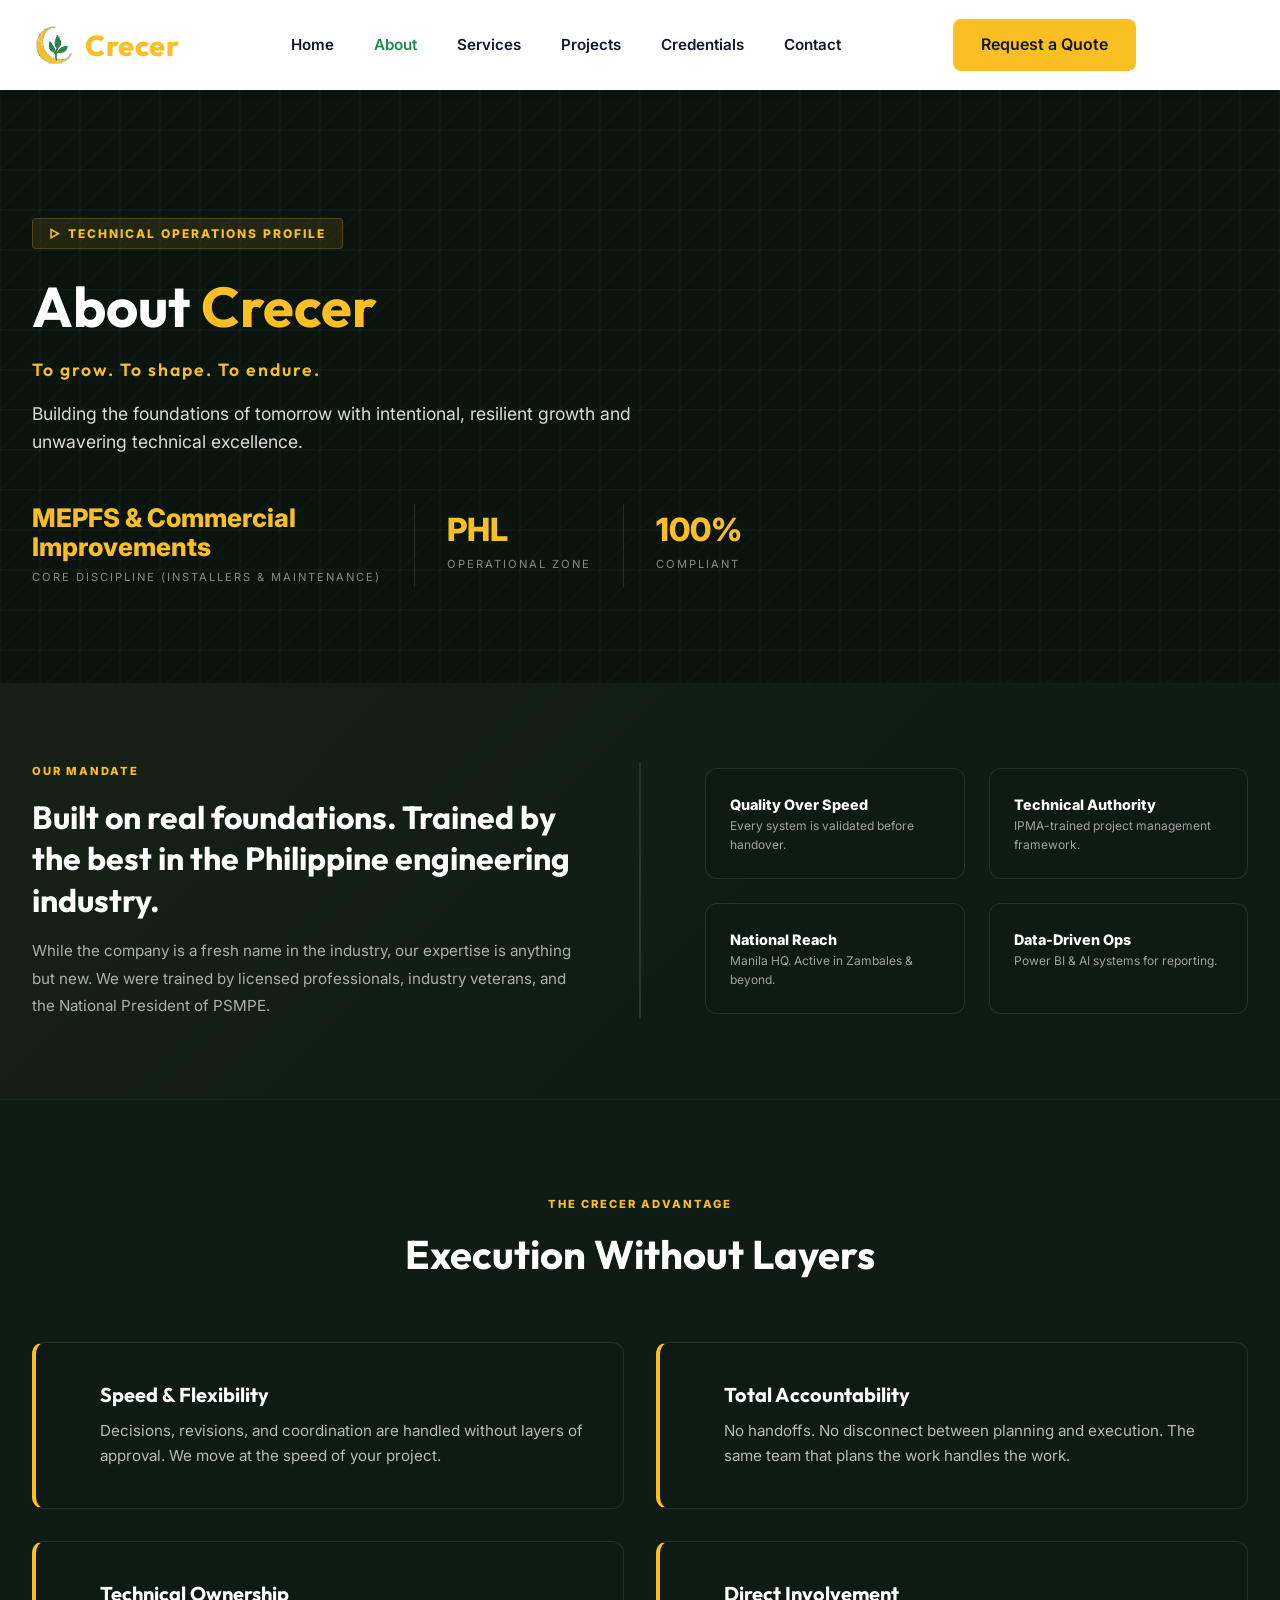
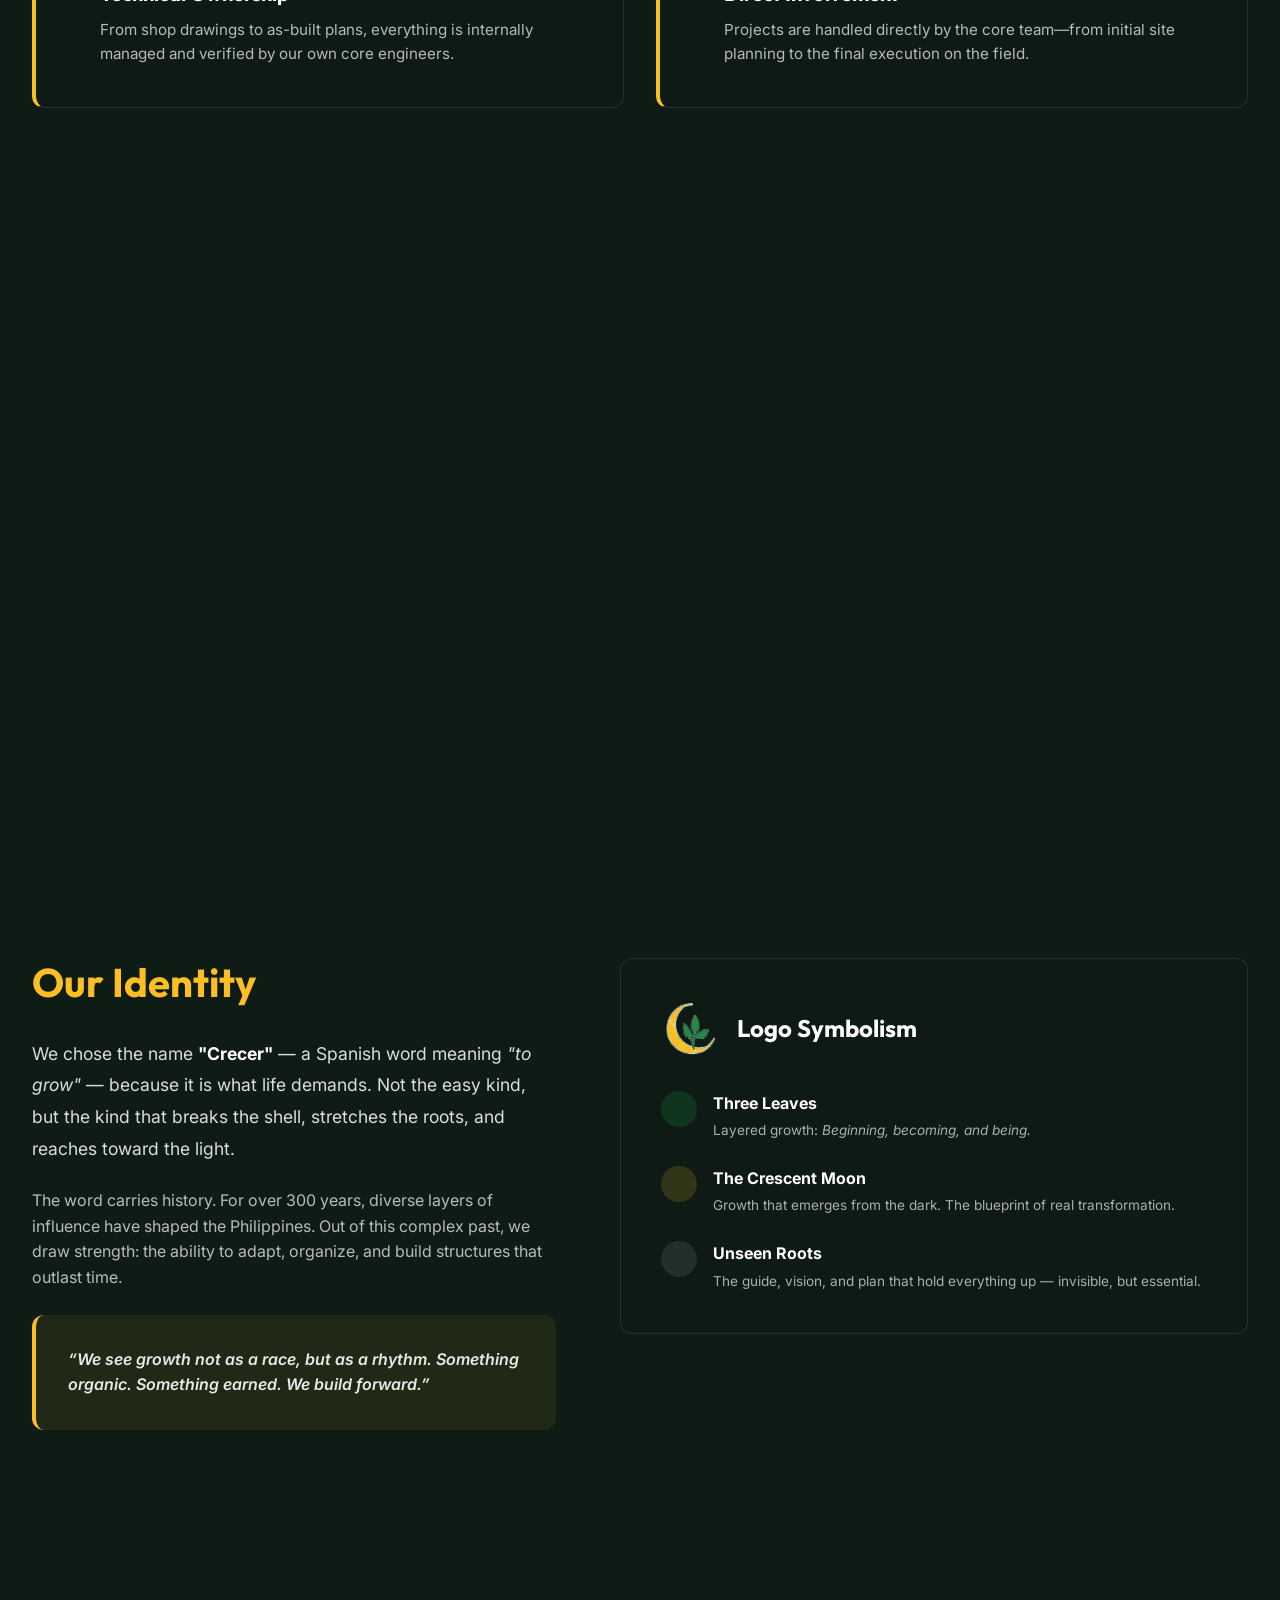
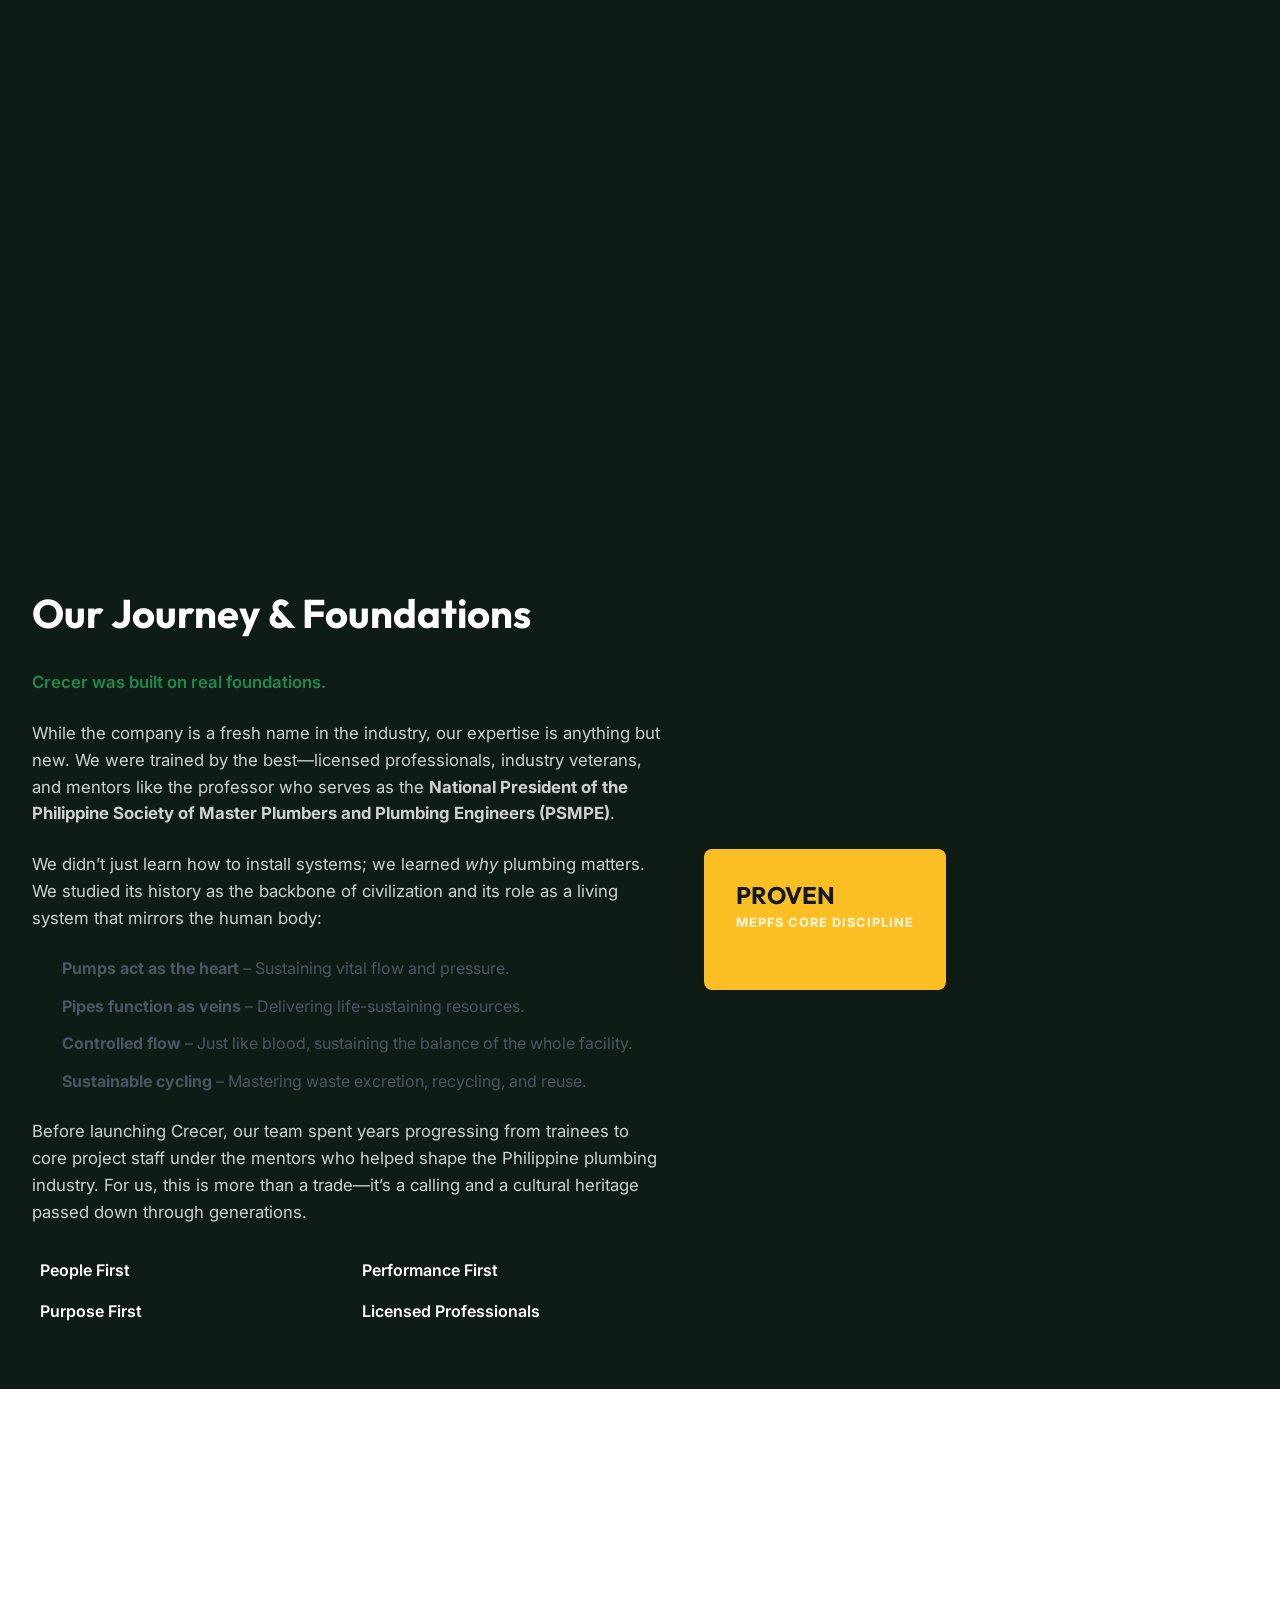
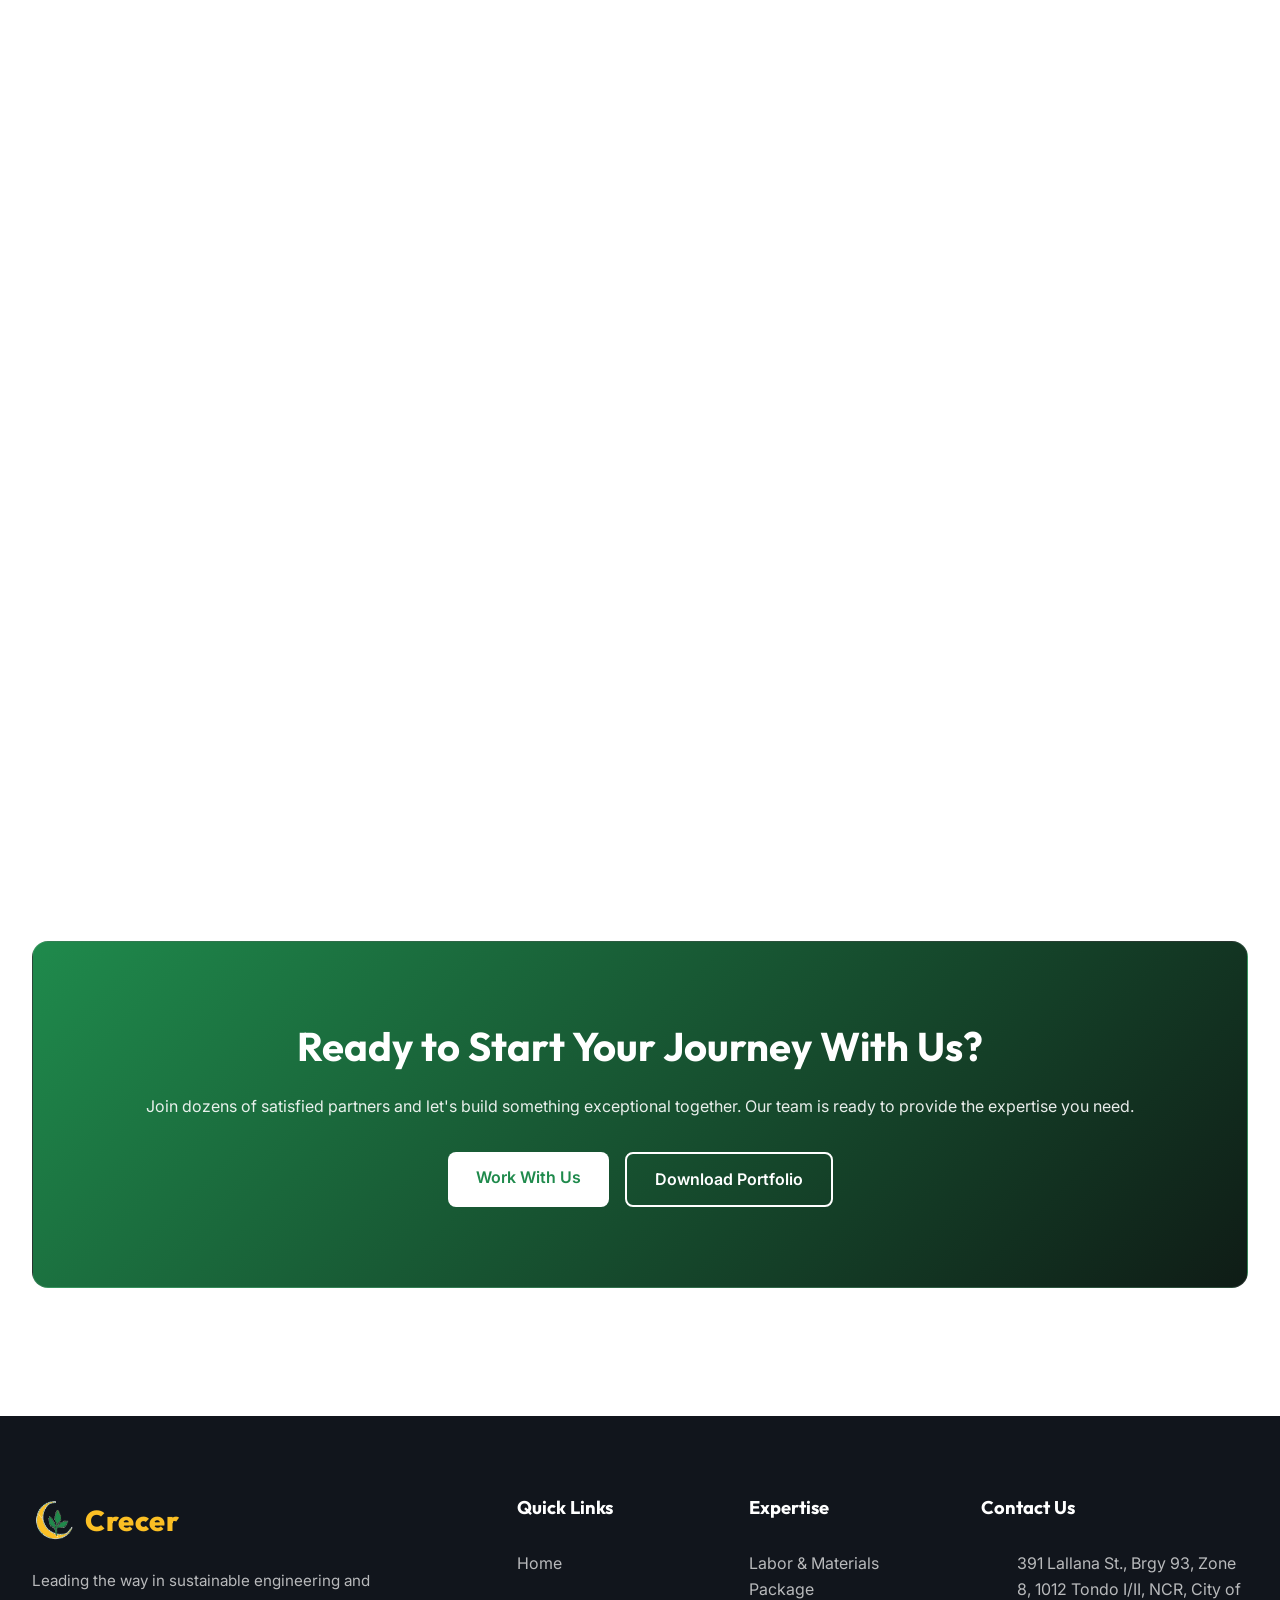
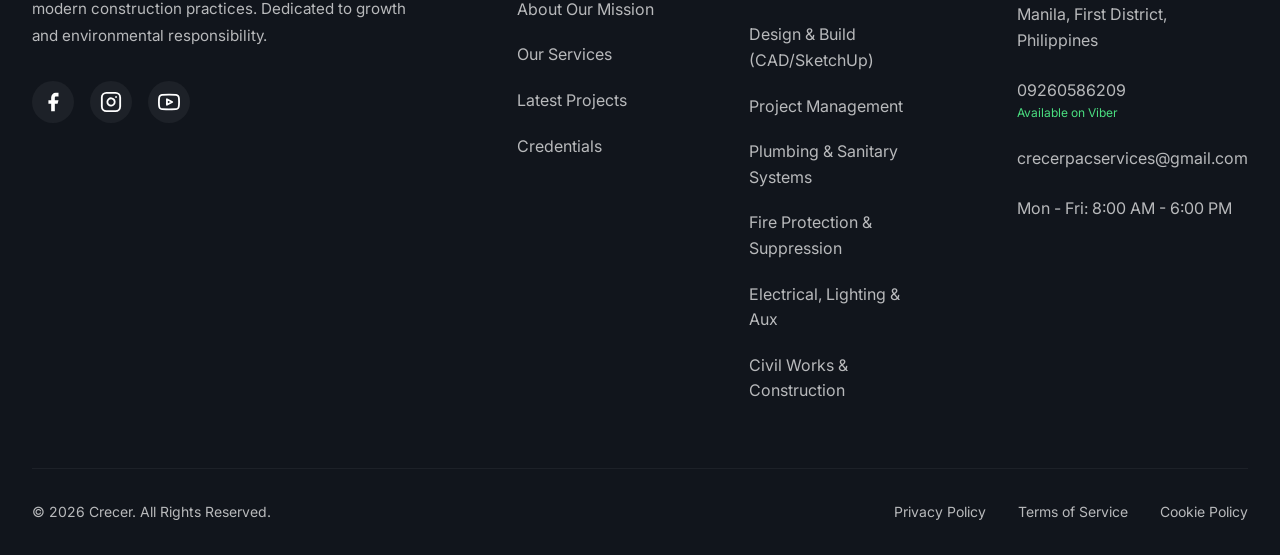
==== about.html @ a3881f9d "Restructure services, packages, and footer elements" ====
<!DOCTYPE html>
<html lang="en">
<head>
  <meta charset="UTF-8">
  <meta name="viewport" content="width=device-width, initial-scale=1.0">
  <link rel="icon" type="image/png" href="assets/logo-transparent.png">
  <title>Crecer - About Us | Engineering Excellence</title>
  <meta name="description" content="Learn about Crecer PAC Services — our mission, founding vision, leadership team, and commitment to quality engineering across the Philippines.">
  <meta property="og:title" content="Crecer - About Us | Engineering Excellence">
  <meta property="og:description" content="Building foundations of tomorrow with intentional growth and unwavering technical excellence.">
  <meta property="og:image" content="https://crecerpacservices.github.io/project-crecer-website/assets/logo-transparent.png">
  <meta property="og:type" content="website">
  <meta name="twitter:card" content="summary_large_image">
  <link rel="stylesheet" href="style.css">
  <script src="https://cdn.jsdelivr.net/npm/lucide@latest/dist/umd/lucide.js"></script>
  <style>
    /* ABOUT HERO - Dark Tech */
    .about-hero { padding: 8rem 0 6rem; background-color: var(--clr-dark-green); background-image: linear-gradient(rgba(10, 20, 14, 0.85), rgba(10, 20, 14, 0.95)), url('https://images.unsplash.com/photo-1541888081198-5cb70f3f5082?auto=format&fit=crop&q=80'); background-size: cover; background-position: center; color: white; position: relative; overflow: hidden; }
    .about-hero::before { content: ''; position: absolute; inset: 0; background: url("data:image/svg+xml,%3Csvg width='40' height='40' viewBox='0 0 40 40' xmlns='http://www.w3.org/2000/svg'%3E%3Cg fill='none' stroke='white' stroke-width='0.5' opacity='0.07'%3E%3Cpath d='M0 40L40 0M0 0h40v40H0z'/%3E%3C/g%3E%3C/svg%3E"); }
    .about-hero h1 { font-size: 3.5rem; color: white; margin-bottom: 1rem; position: relative; }
    .about-hero h1 span { color: var(--clr-yellow); }
    .about-hero p { font-size: 1.1rem; max-width: 600px; color: rgba(255,255,255,0.85); position: relative; }
    .about-hero-label { display: inline-block; background: rgba(251,191,36,0.1); color: var(--clr-yellow); padding: 0.3rem 1rem; border-radius: 4px; font-weight: 800; font-size: 0.75rem; text-transform: uppercase; letter-spacing: 2px; margin-bottom: 1.5rem; border: 1px solid rgba(251,191,36,0.2); position: relative; }
    /* VALUES - Glass Cards */
    .values-grid { display: grid; grid-template-columns: repeat(3, 1fr); gap: 2rem; margin-top: 2rem; position: relative; z-index: 10; padding: 0 0 4rem; }
    .value-card.glass-card { border-bottom: 3px solid var(--clr-yellow); }
    .value-icon { width: 50px; height: 50px; background: rgba(251,191,36,0.1); color: var(--clr-yellow); border-radius: 50%; display: flex; align-items: center; justify-content: center; margin-bottom: 1.5rem; }
    .value-card h3 { margin-bottom: 1rem; font-size: 1.25rem; color: white; }
    .value-card p { font-size: 0.95rem; color: rgba(255,255,255,0.7); }
    /* FOUNDING VISION STRIP */
    .founding-vision { background: var(--clr-dark-green); padding: 5rem 0; position: relative; overflow: hidden; }
    .founding-vision::before { content: ''; position: absolute; inset: 0; background-image: linear-gradient(135deg, rgba(251,191,36,0.03) 0%, transparent 60%); }
    .founding-vision .fv-inner { display: grid; grid-template-columns: 1fr 2px 1fr; gap: 4rem; align-items: center; position: relative; }
    .founding-vision .fv-divider { background: rgba(255,255,255,0.1); height: 100%; min-height: 150px; }
    /* JOURNEY */
    .journey { padding: 8rem 0 4rem; background: var(--clr-dark-green); }
    .journey h2 { font-size: 2.5rem; margin-bottom: 2rem; color: white; }
    .journey p { margin-bottom: 1.5rem; font-size: 1.05rem; color: rgba(255,255,255,0.8); }
    .journey-flex { display: grid; grid-template-columns: 1.2fr 1fr; gap: 4rem; align-items: center; }
    .check-list { display: grid; grid-template-columns: 1fr 1fr; gap: 1rem; margin-top: 2rem; }
    .check-item { display: flex; align-items: center; gap: 0.5rem; font-weight: 600; color: white; }
    .check-item i { color: var(--clr-yellow); }
    .journey-img { position: relative; }
    .journey-img img { width: 100%; border-radius: 12px; filter: grayscale(0.3) contrast(1.1); }
    .journey-badge { position: absolute; bottom: -20px; left: -20px; background: var(--clr-yellow); color: var(--clr-heading); padding: 2rem; border-radius: 8px; }
    /* LEADERSHIP - Dark Glass */
    .leadership { padding: 8rem 0; background: var(--clr-dark-green); text-align: center; }
    .cta-banner { background: linear-gradient(135deg, var(--clr-green), var(--clr-dark-green)); padding: 5rem 0; text-align: center; border-radius: 16px; margin: 4rem 2rem 8rem; color: white; border: 1px solid rgba(255,255,255,0.1); }
    .cta-banner h2 { color: white; font-size: 2.5rem; margin-bottom: 1.5rem; }
    .fv-cards { display: grid; grid-template-columns: 1fr 1fr; gap: 1.5rem; }
    .exec-grid { display: grid; grid-template-columns: repeat(2, 1fr); gap: 2rem; }
    .identity-grid { display: grid; grid-template-columns: 1fr 1.2fr; gap: 4rem; align-items: start; }
    @media (max-width: 1024px) {
      .about-hero h1 { font-size: 3rem; }
      .values-grid { grid-template-columns: repeat(2, 1fr); }
      .journey-flex { grid-template-columns: 1fr; gap: 3rem; }
      .founding-vision .fv-inner { grid-template-columns: 1fr; }
      .founding-vision .fv-divider { display: none; }
      .identity-grid { grid-template-columns: 1fr; gap: 3rem; }
    }
    @media (max-width: 768px) {
      .about-hero h1 { font-size: 2.25rem; }
      .values-grid { grid-template-columns: 1fr; }
      .check-list { grid-template-columns: 1fr; }
      .leadership { padding: 4rem 0; }
      .fv-cards { grid-template-columns: 1fr; }
      .exec-grid { grid-template-columns: 1fr; }
    }
  </style>
</head>
<body>
    <!-- HEADER -->
  <header>
    <div class="container nav-container">
      <a href="index.html" class="logo">
        <div style="display: flex; align-items: center;">
  <img src="assets/logo-transparent.png" alt="Crecer Logo" width="45" height="45" style="object-fit: contain;">
  <span style="font-family: 'Outfit', sans-serif; font-weight: 800; color: #fbbf24; font-size: 1.8rem; margin-left: 0.5rem; letter-spacing: 0.5px;">Crecer</span>
</div>
      </a>
      <nav class="nav-links">
        <a href="index.html">Home</a>
        <a href="about.html" class="active">About</a>
        <a href="services.html">Services</a>
        <a href="projects.html">Projects</a>
        <a href="credentials.html">Credentials</a>
        <a href="contact.html">Contact</a>
      </nav>
      <a href="contact.html" class="btn btn-yellow">Request a Quote</a>
      <div class="menu-toggle" id="mobile-menu">
        <span></span>
        <span></span>
        <span></span>
      </div>
    </div>
  </header>
  <!-- HERO -->
  <section class="about-hero">
    <div class="container" style="position: relative;">
      <span class="about-hero-label">&#9655; Technical Operations Profile</span>
      <h1>About <span>Crecer</span></h1>
      <p style="font-family: 'Outfit', sans-serif; letter-spacing: 2px; font-weight: 600; margin-bottom: 1rem; color: var(--clr-yellow);">To grow. To shape. To endure.</p>
      <p>Building the foundations of tomorrow with intentional, resilient growth and unwavering technical excellence.</p>
      <div style="display: flex; gap: 2rem; margin-top: 3rem;">
        <div style="text-align: left; max-width: 350px;">
          <div style="font-size: 1.6rem; font-weight: 800; color: var(--clr-yellow); line-height: 1.1; margin-bottom: 0.5rem;">MEPFS & Commercial Improvements</div>
          <div style="font-size: 0.7rem; color: rgba(255,255,255,0.5); text-transform: uppercase; letter-spacing: 2px;">Core Discipline (Installers & Maintenance)</div>
        </div>
        <div style="width: 1px; background: rgba(255,255,255,0.1);"></div>
        <div style="text-align: left;">
          <div style="font-size: 2rem; font-weight: 800; color: var(--clr-yellow);">PHL</div>
          <div style="font-size: 0.7rem; color: rgba(255,255,255,0.5); text-transform: uppercase; letter-spacing: 2px;">Operational Zone</div>
        </div>
        <div style="width: 1px; background: rgba(255,255,255,0.1);"></div>
        <div style="text-align: left;">
          <div style="font-size: 2rem; font-weight: 800; color: var(--clr-yellow);">100%</div>
          <div style="font-size: 0.7rem; color: rgba(255,255,255,0.5); text-transform: uppercase; letter-spacing: 2px;">Compliant</div>
        </div>
      </div>
    </div>
  </section>
  <!-- FOUNDING VISION STRIP -->
  <section class="founding-vision">
    <div class="container">
      <div class="fv-inner">
        <div>
          <span style="font-size: 0.7rem; font-weight: 800; text-transform: uppercase; letter-spacing: 2px; color: var(--clr-yellow); display: block; margin-bottom: 1rem;">Our Mandate</span>
          <h2 style="font-size: 2rem; color: white; margin-bottom: 1rem; line-height: 1.3;">Built on real foundations. Trained by the best in the Philippine engineering industry.</h2>
          <p style="color: rgba(255,255,255,0.65); font-size: 0.95rem; line-height: 1.8;">While the company is a fresh name in the industry, our expertise is anything but new. We were trained by licensed professionals, industry veterans, and the National President of PSMPE.</p>
        </div>
        <div class="fv-divider"></div>
        <div class="fv-cards">
          <div class="glass-card" style="padding: 1.5rem;">
            <i data-lucide="shield" style="color: var(--clr-yellow); margin-bottom: 0.75rem;"></i>
            <p style="font-weight: 800; color: white; font-size: 0.9rem;">Quality Over Speed</p>
            <p style="font-size: 0.75rem; color: rgba(255,255,255,0.6);">Every system is validated before handover.</p>
          </div>
          <div class="glass-card" style="padding: 1.5rem;">
            <i data-lucide="book-open" style="color: var(--clr-yellow); margin-bottom: 0.75rem;"></i>
            <p style="font-weight: 800; color: white; font-size: 0.9rem;">Technical Authority</p>
            <p style="font-size: 0.75rem; color: rgba(255,255,255,0.6);">IPMA-trained project management framework.</p>
          </div>
          <div class="glass-card" style="padding: 1.5rem;">
            <i data-lucide="map" style="color: var(--clr-yellow); margin-bottom: 0.75rem;"></i>
            <p style="font-weight: 800; color: white; font-size: 0.9rem;">National Reach</p>
            <p style="font-size: 0.75rem; color: rgba(255,255,255,0.6);">Manila HQ. Active in Zambales & beyond.</p>
          </div>
          <div class="glass-card" style="padding: 1.5rem;">
            <i data-lucide="cpu" style="color: var(--clr-yellow); margin-bottom: 0.75rem;"></i>
            <p style="font-weight: 800; color: white; font-size: 0.9rem;">Data-Driven Ops</p>
            <p style="font-size: 0.75rem; color: rgba(255,255,255,0.6);">Power BI & AI systems for reporting.</p>
          </div>
        </div>
      </div>
    </div>
  </section>
  <!-- EXECUTION ADVANTAGE -->
  <section class="execution-advantage" style="padding: 6rem 0; background: var(--clr-dark-green); border-top: 1px solid rgba(255,255,255,0.05);">
    <div class="container">
      <div style="text-align: center; margin-bottom: 4rem;">
        <span style="font-size: 0.7rem; font-weight: 800; text-transform: uppercase; letter-spacing: 2px; color: var(--clr-yellow); display: block; margin-bottom: 1rem;">The Crecer Advantage</span>
        <h2 style="font-size: 2.5rem; color: white;">Execution Without Layers</h2>
      </div>
      <div class="exec-grid">
        <div class="glass-card" style="padding: 2.5rem; border-left: 4px solid var(--clr-yellow);">
          <div style="display: flex; gap: 1.5rem; align-items: flex-start;">
            <div style="color: var(--clr-yellow);"><i data-lucide="zap" style="width: 32px; height: 32px;"></i></div>
            <div>
              <h4 style="color: white; font-size: 1.25rem; margin-bottom: 0.75rem;">Speed & Flexibility</h4>
              <p style="color: rgba(255,255,255,0.7); font-size: 0.95rem; line-height: 1.6;">Decisions, revisions, and coordination are handled without layers of approval. We move at the speed of your project.</p>
            </div>
          </div>
        </div>
        <div class="glass-card" style="padding: 2.5rem; border-left: 4px solid var(--clr-yellow);">
          <div style="display: flex; gap: 1.5rem; align-items: flex-start;">
            <div style="color: var(--clr-yellow);"><i data-lucide="shield-check" style="width: 32px; height: 32px;"></i></div>
            <div>
              <h4 style="color: white; font-size: 1.25rem; margin-bottom: 0.75rem;">Total Accountability</h4>
              <p style="color: rgba(255,255,255,0.7); font-size: 0.95rem; line-height: 1.6;">No handoffs. No disconnect between planning and execution. The same team that plans the work handles the work.</p>
            </div>
          </div>
        </div>
        <div class="glass-card" style="padding: 2.5rem; border-left: 4px solid var(--clr-yellow);">
          <div style="display: flex; gap: 1.5rem; align-items: flex-start;">
            <div style="color: var(--clr-yellow);"><i data-lucide="pen-tool" style="width: 32px; height: 32px;"></i></div>
            <div>
              <h4 style="color: white; font-size: 1.25rem; margin-bottom: 0.75rem;">Technical Ownership</h4>
              <p style="color: rgba(255,255,255,0.7); font-size: 0.95rem; line-height: 1.6;">From shop drawings to as-built plans, everything is internally managed and verified by our own core engineers.</p>
            </div>
          </div>
        </div>
        <div class="glass-card" style="padding: 2.5rem; border-left: 4px solid var(--clr-yellow);">
          <div style="display: flex; gap: 1.5rem; align-items: flex-start;">
            <div style="color: var(--clr-yellow);"><i data-lucide="users" style="width: 32px; height: 32px;"></i></div>
            <div>
              <h4 style="color: white; font-size: 1.25rem; margin-bottom: 0.75rem;">Direct Involvement</h4>
              <p style="color: rgba(255,255,255,0.7); font-size: 0.95rem; line-height: 1.6;">Projects are handled directly by the core team—from initial site planning to the final execution on the field.</p>
            </div>
          </div>
        </div>
      </div>
    </div>
  </section>

  <!-- SMALL TEAM ADVANTAGE (INFO-GRAPHIC) -->
  <section style="background: var(--clr-dark-green); padding: 0 0 6rem; overflow: hidden;">
    <div class="container">
      <div class="lean-box reveal">
        <h3>The Core Advantage: Speed of Execution</h3>
        <p style="color: rgba(255,255,255,0.6); max-width: 700px; margin: 0 auto; font-size: 0.95rem;">In industrial construction, time is the heaviest cost. We've eliminated the friction that slows down large-scale contractors.</p>
        
        <div class="lean-compare">
          <div class="compare-col">
            <h5>Traditional Big Firms</h5>
            <div class="compare-item">
              <i data-lucide="x-circle" style="color: #ef4444; width: 18px;"></i>
              <p>2-week approval delay for site revisions.</p>
            </div>
            <div class="compare-item">
              <i data-lucide="x-circle" style="color: #ef4444; width: 18px;"></i>
              <p>Disconnected communication between PMs and actual installers.</p>
            </div>
            <div class="compare-item">
              <i data-lucide="x-circle" style="color: #ef4444; width: 18px;"></i>
              <p>Rigid corporate protocols that block urgent site fixes.</p>
            </div>
          </div>
          
          <div class="compare-col" style="border-left: 1px solid rgba(251, 191, 36, 0.2); padding-left: 4rem;">
            <h5>The Crecer Methodology</h5>
            <div class="compare-item">
              <i data-lucide="check-circle-2" style="color: #4ade80; width: 18px;"></i>
              <p>Immediate, same-day technical decisions on the field.</p>
            </div>
            <div class="compare-item">
              <i data-lucide="check-circle-2" style="color: #4ade80; width: 18px;"></i>
              <p>Core leadership manages planning AND execution directly.</p>
            </div>
            <div class="compare-item">
              <i data-lucide="check-circle-2" style="color: #4ade80; width: 18px;"></i>
              <p>Fast-track technical response for high-priority projects.</p>
            </div>
          </div>
        </div>
        
        <div style="margin-top: 3rem; padding-top: 2rem; border-top: 1px solid rgba(251, 191, 36, 0.1);">
          <p style="color: var(--clr-yellow); font-weight: 800; text-transform: uppercase; letter-spacing: 1px; font-size: 0.85rem;">"We move as fast as your project demands."</p>
        </div>
      </div>
    </div>
  </section>
  <!-- IDENTITY -->
  <section class="identity" style="padding: 6rem 0; background: var(--clr-dark-green);">  
    <div class="container">
      <div class="identity-grid">
        <div>
          <h2 style="font-size: 2.5rem; color: var(--clr-yellow); margin-bottom: 2rem;">Our Identity</h2>
          <p style="font-size: 1.1rem; line-height: 1.8; margin-bottom: 1.5rem; color: rgba(255,255,255,0.85);">We chose the name <strong style="color: white;">"Crecer"</strong> — a Spanish word meaning <em>"to grow"</em> — because it is what life demands. Not the easy kind, but the kind that breaks the shell, stretches the roots, and reaches toward the light.</p>
          <p style="margin-bottom: 1.5rem; color: rgba(255,255,255,0.7);">The word carries history. For over 300 years, diverse layers of influence have shaped the Philippines. Out of this complex past, we draw strength: the ability to adapt, organize, and build structures that outlast time.</p>
          <div style="background: rgba(251,191,36,0.07); padding: 2rem; border-radius: 12px; border-left: 4px solid var(--clr-yellow);">
            <p style="font-style: italic; font-weight: 600; color: rgba(255,255,255,0.9);">&ldquo;We see growth not as a race, but as a rhythm. Something organic. Something earned. We build forward.&rdquo;</p>
          </div>
        </div>
        <div class="glass-card">
          <div style="display: flex; align-items: center; gap: 1rem; margin-bottom: 2rem;">
            <img src="assets/logo-transparent.png" alt="Crecer Logo" width="60" height="60" style="object-fit: contain;">
            <h3 style="font-size: 1.5rem; color: white;">Logo Symbolism</h3>
          </div>
          <ul style="list-style: none; padding-left: 0;">
            <li style="margin-bottom: 1.5rem; display: flex; gap: 1rem;">
              <div style="background: rgba(34,197,94,0.15); width: 36px; height: 36px; border-radius: 50%; display: flex; align-items: center; justify-content: center; flex-shrink: 0;"><i data-lucide="leaf" style="width: 16px; color: #4ade80;"></i></div>
              <div>
                <strong style="display: block; margin-bottom: 0.25rem; color: white;">Three Leaves</strong>
                <p style="font-size: 0.85rem; color: rgba(255,255,255,0.65);">Layered growth: <em>Beginning, becoming, and being.</em></p>
              </div>
            </li>
            <li style="margin-bottom: 1.5rem; display: flex; gap: 1rem;">
              <div style="background: rgba(251,191,36,0.15); width: 36px; height: 36px; border-radius: 50%; display: flex; align-items: center; justify-content: center; flex-shrink: 0;"><i data-lucide="moon" style="width: 16px; color: var(--clr-yellow);"></i></div>
              <div>
                <strong style="display: block; margin-bottom: 0.25rem; color: white;">The Crescent Moon</strong>
                <p style="font-size: 0.85rem; color: rgba(255,255,255,0.65);">Growth that emerges from the dark. The blueprint of real transformation.</p>
              </div>
            </li>
            <li style="display: flex; gap: 1rem;">
              <div style="background: rgba(148,163,184,0.15); width: 36px; height: 36px; border-radius: 50%; display: flex; align-items: center; justify-content: center; flex-shrink: 0;"><i data-lucide="anchor" style="width: 16px; color: rgba(255,255,255,0.5);"></i></div>
              <div>
                <strong style="display: block; margin-bottom: 0.25rem; color: white;">Unseen Roots</strong>
                <p style="font-size: 0.85rem; color: rgba(255,255,255,0.65);">The guide, vision, and plan that hold everything up — invisible, but essential.</p>
              </div>
            </li>
          </ul>
        </div>
      </div>
    </div>
  </section>
  <!-- VALUES -->
  <section style="background: var(--clr-dark-green); padding: 3rem 0 6rem;">
    <div class="container">
      <div class="values-grid">
        <div class="value-card glass-card reveal">
          <div class="value-icon"><i data-lucide="target"></i></div>
          <h3>Our Mission</h3>
          <p>To deliver high-quality engineering solutions that empower communities and foster sustainable infrastructure development across the region.</p>
        </div>
        <div class="value-card glass-card reveal">
          <div class="value-icon"><i data-lucide="eye"></i></div>
          <h3>Our Vision</h3>
          <p>To be the most trusted construction partner recognized for innovation, integrity, and building a better, greener tomorrow.</p>
        </div>
        <div class="value-card glass-card reveal">
          <div class="value-icon"><i data-lucide="shield-check"></i></div>
          <h3>Our Values</h3>
          <p>Safety as a priority, excellence in execution, absolute integrity, and a focus on sustainable progress in every project.</p>
        </div>
      </div>
    </div>
  </section>
  <!-- JOURNEY & EXPERTISE -->
  <section class="journey">
    <div class="container journey-flex">
      <div>
        <h2>Our Journey & Foundations</h2>
        <p style="font-weight: 600; color: var(--clr-green); margin-bottom: 1.5rem;">Crecer was built on real foundations.</p>
        <p>While the company is a fresh name in the industry, our expertise is anything but new. We were trained by the best—licensed professionals, industry veterans, and mentors like the professor who serves as the <strong>National President of the Philippine Society of Master Plumbers and Plumbing Engineers (PSMPE)</strong>.</p>
        
        <p>We didn’t just learn how to install systems; we learned <em>why</em> plumbing matters. We studied its history as the backbone of civilization and its role as a living system that mirrors the human body:</p>
        
        <ul style="list-style: none; padding-left: 0; margin: 1.5rem 0;">
          <li style="margin-bottom: 0.75rem; display: flex; align-items: flex-start; gap: 0.75rem;"><i data-lucide="heart" style="color: #ef4444; width: 18px; margin-top: 3px;"></i> <span><strong>Pumps act as the heart</strong> – Sustaining vital flow and pressure.</span></li>
          <li style="margin-bottom: 0.75rem; display: flex; align-items: flex-start; gap: 0.75rem;"><i data-lucide="activity" style="color: var(--clr-green); width: 18px; margin-top: 3px;"></i> <span><strong>Pipes function as veins</strong> – Delivering life-sustaining resources.</span></li>
          <li style="margin-bottom: 0.75rem; display: flex; align-items: flex-start; gap: 0.75rem;"><i data-lucide="droplet" style="color: #3b82f6; width: 18px; margin-top: 3px;"></i> <span><strong>Controlled flow</strong> – Just like blood, sustaining the balance of the whole facility.</span></li>
          <li style="margin-bottom: 0.75rem; display: flex; align-items: flex-start; gap: 0.75rem;"><i data-lucide="recycle" style="color: var(--clr-green); width: 18px; margin-top: 3px;"></i> <span><strong>Sustainable cycling</strong> – Mastering waste excretion, recycling, and reuse.</span></li>
        </ul>
        <p>Before launching Crecer, our team spent years progressing from trainees to core project staff under the mentors who helped shape the Philippine plumbing industry. For us, this is more than a trade—it’s a calling and a cultural heritage passed down through generations.</p>
        
        <div class="check-list" style="margin-top: 2rem;">
          <div class="check-item"><i data-lucide="users"></i> People First</div>
          <div class="check-item"><i data-lucide="zap"></i> Performance First</div>
          <div class="check-item"><i data-lucide="target"></i> Purpose First</div>
          <div class="check-item"><i data-lucide="award"></i> Licensed Professionals</div>
        </div>
      </div>
      <div class="journey-img">
        <img src="https://images.unsplash.com/photo-1541888081198-5cb70f3f5082?auto=format&fit=crop&q=80" alt="Plumbing Mastery">
        <div class="journey-badge" style="background: var(--clr-yellow); color: var(--clr-heading);">
          <h3 style="font-size: 1.5rem; margin-bottom: 0.25rem;">PROVEN</h3>
          <p style="font-size: 0.8rem; text-transform: uppercase; font-weight: 800; letter-spacing: 1px;">MEPFS CORE DISCIPLINE</p>
        </div>
      </div>
    </div>
  </section>
  <!-- LEADERSHIP -->
  <style>
    .leadership { padding: 8rem 0; background: var(--clr-dark-green); }
    .leader-grid { display: grid; grid-template-columns: repeat(2, 1fr); gap: 2rem; margin-top: 4rem; }
    .leader-card {
      background: var(--glass-dark);
      backdrop-filter: blur(12px);
      border: 1px solid var(--glass-border);
      padding: 2.5rem;
      border-radius: 16px;
      border-bottom: 3px solid rgba(251,191,36,0.3);
      transition: all 0.4s ease;
      display: flex;
      flex-direction: column;
      text-align: left;
    }
    .leader-card:hover { transform: translateY(-6px); border-bottom-color: var(--clr-yellow); box-shadow: 0 20px 40px rgba(0,0,0,0.3); }
    .leader-card.featured {
      grid-column: span 2;
      border: 1px solid rgba(251,191,36,0.4);
      border-bottom: 3px solid var(--clr-yellow);
      background: linear-gradient(135deg, rgba(15,28,22,0.95), rgba(251,191,36,0.05));
      position: relative;
    }
    .leader-card.featured::after {
      content: 'PROPRIETOR';
      position: absolute; top: 2rem; right: 2rem;
      background: var(--clr-yellow); color: #000;
      font-size: 0.65rem; font-weight: 800;
      padding: 0.25rem 0.75rem; border-radius: 4px; letter-spacing: 1px;
    }
    .leader-top { display: flex; align-items: flex-start; gap: 2rem; margin-bottom: 2rem; }
    .leader-photo-wrap {
      width: 120px; height: 120px;
      background: rgba(255,255,255,0.05);
      border-radius: 16px;
      display: flex; align-items: center; justify-content: center;
      flex-shrink: 0;
      border: 1px dashed rgba(255,255,255,0.2);
      color: rgba(255,255,255,0.3);
      overflow: hidden; position: relative;
    }
    .leader-photo-wrap .photo-label {
      position: absolute; bottom: 6px;
      font-size: 0.55rem; font-weight: 700; text-transform: uppercase; letter-spacing: 0.5px; color: rgba(255,255,255,0.3);
    }
    .leader-info-main { flex: 1; padding-top: 0.25rem; }
    .leader-info-main h4 { font-size: 1.75rem; color: var(--clr-yellow) !important; font-weight: 800; margin: 0 0 0.15rem; }
    .leader-info-main .role { color: #4ade80 !important; font-weight: 700; font-size: 0.8rem; text-transform: uppercase; letter-spacing: 1px; display: block; margin-bottom: 0.75rem; }
    .leader-meta { display: flex; flex-wrap: wrap; gap: 0.5rem; margin-bottom: 1rem; }
    .meta-tag { font-size: 0.6rem; font-weight: 800; color: var(--clr-yellow) !important; text-transform: uppercase; letter-spacing: 1px; background: rgba(251,191,36,0.08); padding: 0.3rem 0.8rem; border-radius: 100px; border: 1px solid rgba(251,191,36,0.2); }
    .leader-body { padding-top: 1.5rem; border-top: 1px solid rgba(255,255,255,0.08); }
    .leader-desc { font-size: 0.9rem; line-height: 1.8; color: rgba(255,255,255,0.65) !important; }
    .leader-desc p { margin-bottom: 1rem; color: rgba(255,255,255,0.65) !important; }
    .leader-desc p:last-child { margin-bottom: 0; }
    @media (max-width: 1100px) { .leader-grid { grid-template-columns: 1fr; } .leader-card.featured { grid-column: span 1; } }
    @media (max-width: 700px) { .leader-top { flex-direction: column; } .leader-card { padding: 1.75rem; } }
  </style>
  <section class="leadership container reveal">
    <div class="section-title">
      <span style="color: var(--clr-yellow); font-weight: 800; text-transform: uppercase; letter-spacing: 2px; font-size: 0.75rem;">&#9655; Technical Operations Profile</span>
      <h2 style="font-size: 3.5rem; margin-top: 0.75rem; color: white;">Our Leadership</h2>
      <div style="width: 80px; height: 4px; background: var(--clr-yellow); margin: 1.5rem auto;"></div>
    </div>
    <div class="leader-grid">
      <!-- MARK -->
      <div class="leader-card featured">
        <div class="leader-top">
          <div class="leader-photo-wrap">
            <i data-lucide="camera" size="32"></i>
            <span class="photo-label">MARK PHOTO</span>
          </div>
          <div class="leader-info-main">
            <h4>Mark</h4>
            <span class="role">Founder & Operations Director</span>
            <div class="leader-meta">
              <span class="meta-tag">Client Relations</span>
              <span class="meta-tag">Contracts & Quotations</span>
              <span class="meta-tag">Documentation</span>
              <span class="meta-tag">Logistics</span>
              <span class="meta-tag">Organizational Alignment</span>
              <span class="meta-tag">HIRAC</span>
              <span class="meta-tag">Inspections</span>
              <span class="meta-tag">Quality Control/ Assurance</span>
              <span class="meta-tag">Approval</span>
            </div>
          </div>
        </div>
        <div class="leader-body">
          <div class="leader-desc">
            <p>Leads the overall direction of the company, overseeing operations, project execution, and business management. Responsible for strategic planning, logistics, process improvement, and client relations while ensuring quality, efficiency, and consistency across all projects.</p>
            <p>Support AutoCAD revisions, site markings, as-built plans, and ensures alignment between design and actual implementation. Also manages technical documentation, specifications, testing works, and compliance with codes and standard construction methodologies.</p>
          </div>
        </div>
      </div>
      <!-- ZANDRO -->
      <div class="leader-card">
        <div class="leader-top">
          <div class="leader-photo-wrap">
            <i data-lucide="camera" size="32"></i>
            <span class="photo-label">ZANDRO PHOTO</span>
          </div>
          <div class="leader-info-main">
            <h4>Zandro</h4>
            <span class="role">Senior Project Manager</span>
            <div class="leader-meta">
              <span class="meta-tag">General Management and Support</span>
              <span class="meta-tag">Facilities Management</span>
              <span class="meta-tag">Technical Drawings</span>
              <span class="meta-tag">Inspections</span>
              <span class="meta-tag">Costing</span>
              <span class="meta-tag">Codes and Standards</span>
              <span class="meta-tag">Approval</span>
              <span class="meta-tag">COSH</span>
            </div>
          </div>
        </div>
        <div class="leader-body">
          <div class="leader-desc">
            <p>Manages end-to-end project planning and execution across plumbing, fire protection, and civil works. Ensures compliance with industry codes and standards while overseeing scheduling, BOQ preparation, manpower allocation, and project budgeting.</p>
            <p>Produces accurate technical drawings using AutoCAD and SketchUp and handles technical documentation, specifications, testing, and standardized construction methodologies.</p>
          </div>
        </div>
      </div>
      <!-- GILMAR -->
      <div class="leader-card">
        <div class="leader-top">
          <div class="leader-photo-wrap">
            <i data-lucide="camera" size="32"></i>
            <span class="photo-label">GILMAR PHOTO</span>
          </div>
          <div class="leader-info-main">
            <h4>Gilmar</h4>
            <span class="role">Senior Electrical Engineer</span>
            <div class="leader-meta">
              <span class="meta-tag">Licensed EE</span>
              <span class="meta-tag">Inspections</span>
              <span class="meta-tag">Costing</span>
              <span class="meta-tag">Management</span>
              <span class="meta-tag">Codes and Standards</span>
              <span class="meta-tag">Approval</span>
            </div>
          </div>
        </div>
        <div class="leader-body">
          <div class="leader-desc">
            <p>A licensed electrical engineer responsible for electrical system design, implementation, testing, and compliance with applicable codes and standards. Supports project execution through technical oversight, manpower coordination, and strict adherence to safety and quality requirements.</p>
          </div>
        </div>
      </div>
      <!-- PAUL -->
      <div class="leader-card">
        <div class="leader-top">
          <div class="leader-photo-wrap">
            <i data-lucide="camera" size="32"></i>
            <span class="photo-label">PAUL PHOTO</span>
          </div>
          <div class="leader-info-main">
            <h4>Paul</h4>
            <span class="role">Lead Site Supervisor</span>
            <div class="leader-meta">
              <span class="meta-tag">Site Ops</span>
              <span class="meta-tag">Plumbing and Firepro Specialist</span>
              <span class="meta-tag">Approval</span>
            </div>
          </div>
        </div>
        <div class="leader-body">
          <div class="leader-desc">
            <p>Supervises daily site operations, manpower coordination, and on-site execution of plumbing and fire protection works. Experienced in project estimation, planning, and field supervision, ensuring all activities are completed efficiently and according to specifications.</p>
          </div>
        </div>
      </div>
      <!-- JERIC -->
      <div class="leader-card">
        <div class="leader-top">
          <div class="leader-photo-wrap">
            <i data-lucide="camera" size="32"></i>
            <span class="photo-label">JERIC PHOTO</span>
          </div>
          <div class="leader-info-main">
            <h4>Jeric</h4>
            <span class="role">Site Coordinator & Tech Lead</span>
            <div class="leader-meta">
              <span class="meta-tag">Ocular and Inspections</span>
              <span class="meta-tag">Tech Lead</span>
              <span class="meta-tag">Bill of Materials</span>
              <span class="meta-tag">Labor Deployment</span>
              <span class="meta-tag">Scheduling</span>
            </div>
          </div>
        </div>
        <div class="leader-body">
          <div class="leader-desc">
            <p>Leads on-site teams and coordinates project requirements including materials, scheduling, costing, and execution. Ensures smooth daily operations and efficient workflow across all project activities.</p>
          </div>
        </div>
      </div>
      <!-- RUEL -->
      <div class="leader-card">
        <div class="leader-top">
          <div class="leader-photo-wrap">
            <i data-lucide="camera" size="32"></i>
            <span class="photo-label">RUEL PHOTO</span>
          </div>
          <div class="leader-info-main">
            <h4>Ruel</h4>
            <span class="role">Electrician & Tech Lead</span>
            <div class="leader-meta">
              <span class="meta-tag">Multi-skilled</span>
              <span class="meta-tag">Tech Lead & Support</span>
            </div>
          </div>
        </div>
        <div class="leader-body">
          <div class="leader-desc">
            <p>A multi-skilled technician specializing in electrical works with broad experience in general technical operations. Provides essential manpower support and contributes across multiple areas of project execution.</p>
          </div>
        </div>
      </div>
      <!-- JAYSON -->
      <div class="leader-card">
        <div class="leader-top">
          <div class="leader-photo-wrap">
            <i data-lucide="camera" size="32"></i>
            <span class="photo-label">JAYSON PHOTO</span>
          </div>
          <div class="leader-info-main">
            <h4>Jayson</h4>
            <span class="role">Data & Systems Analyst</span>
            <div class="leader-meta">
              <span class="meta-tag">AI / Systems</span>
              <span class="meta-tag">Data</span>
              <span class="meta-tag">Dashboards</span>
              <span class="meta-tag">Automation</span>
            </div>
          </div>
        </div>
        <div class="leader-body">
          <div class="leader-desc">
            <p>Handles data analysis, reporting, and system development. Manages and maintains the company website while leveraging tools such as Power BI and AI solutions to enhance operational efficiency and support data-driven decision-making.</p>
          </div>
        </div>
      </div>
      <!-- SIR IAN -->
      <div class="leader-card">
        <div class="leader-top">
          <div class="leader-photo-wrap">
            <i data-lucide="camera" size="32"></i>
            <span class="photo-label">SIR IAN PHOTO</span>
          </div>
          <div class="leader-info-main">
            <h4>Sir Ian</h4>
            <span class="role">Business Consultant</span>
            <div class="leader-meta">
              <span class="meta-tag">Strategy</span>
              <span class="meta-tag">Dev Advisor</span>
            </div>
          </div>
        </div>
        <div class="leader-body">
          <div class="leader-desc">
            <p>Provides expert guidance on business development, marketing strategies, and organizational growth. Supports the company through strategic planning, insights, and continuous operational improvement.</p>
          </div>
        </div>
      </div>
    </div>
  </section>

  <!-- CTA -->
  <section class="cta-banner">
    <div class="container">
      <h2>Ready to Start Your Journey With Us?</h2>
      <p style="margin-bottom: 2rem; color: rgba(255,255,255,0.9);">Join dozens of satisfied partners and let's build something exceptional together. Our team is ready to provide the expertise you need.</p>
      <div style="display: flex; gap: 1rem; justify-content: center;">
        <a href="contact.html" class="btn btn-outline" style="background-color: white; color: var(--clr-green); border: none;">Work With Us</a>
        <a href="projects.html" class="btn btn-outline">Download Portfolio</a>
      </div>
    </div>
  </section>
    <!-- FOOTER -->
  <footer>
    <div class="container">
      <div class="footer-grid">
        <div class="footer-col" style="padding-right: 2rem;">
          <a href="index.html" style="display:inline-block; margin-bottom: 1.5rem;">
            <div style="display: flex; align-items: center;">
  <img src="assets/logo-transparent.png" alt="Crecer Logo" width="45" height="45" style="object-fit: contain;">
  <span style="font-family: 'Outfit', sans-serif; font-weight: 800; color: #fbbf24; font-size: 1.8rem; margin-left: 0.5rem; letter-spacing: 0.5px;">Crecer</span>
</div>
          </a>
          <p style="font-size: 0.95rem; line-height: 1.8; margin-bottom: 2rem;">Leading the way in sustainable engineering and modern construction practices. Dedicated to growth and environmental responsibility.</p>
          <div class="footer-socials">
            <a href="https://www.facebook.com/projectcrecer" target="_blank" rel="noopener noreferrer" class="social-icon">
              <svg xmlns="http://www.w3.org/2000/svg" width="20" height="20" viewBox="0 0 24 24" fill="currentColor" stroke="none"><path d="M18 2h-3a5 5 0 0 0-5 5v3H7v4h3v8h4v-8h3l1-4h-4V7a1 1 0 0 1 1-1h3z"></path></svg>
            </a>
            <a href="#" class="social-icon" title="Instagram - Coming Soon">
              <svg xmlns="http://www.w3.org/2000/svg" width="20" height="20" viewBox="0 0 24 24" fill="none" stroke="currentColor" stroke-width="2" stroke-linecap="round" stroke-linejoin="round"><rect x="2" y="2" width="20" height="20" rx="5" ry="5"></rect><path d="M16 11.37A4 4 0 1 1 12.63 8 4 4 0 0 1 16 11.37z"></path><line x1="17.5" y1="6.5" x2="17.51" y2="6.5"></line></svg>
            </a>
            <a href="#" class="social-icon" title="YouTube - Coming Soon">
              <svg xmlns="http://www.w3.org/2000/svg" width="20" height="20" viewBox="0 0 24 24" fill="none" stroke="currentColor" stroke-width="2" stroke-linecap="round" stroke-linejoin="round"><path d="M22.54 6.42a2.78 2.78 0 0 0-1.94-2C18.88 4 12 4 12 4s-6.88 0-8.6.42a2.78 2.78 0 0 0-1.94 2C1 8.11 1 12 1 12s0 3.89.42 5.58a2.78 2.78 0 0 0 1.94 2C5.12 20 12 20 12 20s6.88 0 8.6-.42a2.78 2.78 0 0 0 1.94-2C23 15.89 23 12 23 12s0-3.89-.42-5.58z"></path><polygon points="9.75 15.02 15.5 12 9.75 8.98 9.75 15.02"></polygon></svg>
            </a>
          </div>
        </div>
        <div class="footer-col">
          <h4>Quick Links</h4>
          <ul>
            <li><a href="index.html">Home</a></li>
            <li><a href="about.html">About Our Mission</a></li>
            <li><a href="services.html">Our Services</a></li>
            <li><a href="projects.html">Latest Projects</a></li>
            <li><a href="credentials.html">Credentials</a></li>
          </ul>
        </div>
                <div class="footer-col">
          <h4>Expertise</h4>
          <ul>
            <li>Labor & Materials Package</li>
            <li>Design & Build (CAD/SketchUp)</li>
            <li>Project Management</li>
            <li>Plumbing & Sanitary Systems</li>
            <li>Fire Protection & Suppression</li>
            <li>Electrical, Lighting & Aux</li>
            <li>Civil Works & Construction</li>
          </ul>
        </div>
        <div class="footer-col">
          <h4>Contact Us</h4>
          <ul style="gap: 1.5rem;">
            <li style="display: flex; gap: 1rem; align-items: flex-start;"><i data-lucide="map-pin" style="margin-top: 3px;"></i> <div>391 Lallana St., Brgy 93, Zone 8, 1012 Tondo I/II, NCR, City of Manila, First District, Philippines</div></li>
            <li style="display: flex; gap: 1rem; align-items: center;"><i data-lucide="phone"></i> <div><a href="tel:+639260586209" style="color: inherit; text-decoration: none;">09260586209</a> <small style="display: block; font-size: 0.75rem; color: #4ade80;">Available on Viber</small></div></li>
            <li style="display: flex; gap: 1rem; align-items: center;"><i data-lucide="mail"></i> <div><a href="mailto:crecerpacservices@gmail.com?subject=Project%20Inquiry" style="color: inherit; text-decoration: none;">crecerpacservices@gmail.com</a></div></li>
            <li style="display: flex; gap: 1rem; align-items: center;"><i data-lucide="clock"></i> <div>Mon - Fri: 8:00 AM - 6:00 PM</div></li>
          </ul>
        </div>
      </div>
      <div class="footer-bottom">
        <p>&copy; 2026 Crecer. All Rights Reserved.</p>
        <div style="display: flex; gap: 2rem;">
          <a href="privacy-policy.html">Privacy Policy</a>
          <a href="terms-of-service.html">Terms of Service</a>
          <a href="cookie-policy.html">Cookie Policy</a>
        </div>
      </div>
    </div>
  </footer>
  
  <script>
    lucide.createIcons();
    const menuToggle = document.getElementById('mobile-menu');
    const navLinks = document.querySelector('.nav-links');
    if (menuToggle && navLinks) {
      menuToggle.addEventListener('click', () => { menuToggle.classList.toggle('active'); navLinks.classList.toggle('active'); });
      navLinks.querySelectorAll('a').forEach(link => { link.addEventListener('click', () => { menuToggle.classList.remove('active'); navLinks.classList.remove('active'); }); });
    }
    // Scroll Reveal
    const observer = new IntersectionObserver((entries) => { entries.forEach(e => { if (e.isIntersecting) e.target.classList.add('active'); }); }, { threshold: 0.1 });
    document.querySelectorAll('.reveal').forEach(el => observer.observe(el));
  </script>
</body>
</html>
---- style.css ----
@import url('https://fonts.googleapis.com/css2?family=Inter:wght@400;500;600;700;800&family=Outfit:wght@400;500;600;700;800&display=swap');

:root {
  --clr-green: #1f8a4c;
  --clr-green-dark: #12542d;
  --clr-yellow: #fbbf24;
  --clr-yellow-hover: #f59e0b;
  --clr-dark: #11151c;
  --clr-dark-green: #0f1c16;
  --clr-text: #4b5563;
  --clr-heading: #111827;
  --clr-light: #f9fafb;
  --clr-white: #ffffff;
  --font-heading: 'Outfit', sans-serif;
  --font-body: 'Inter', sans-serif;
  --max-width: 1440px;
  --radius: 8px;
  --transition: 0.3s ease;
  
  /* Glassmorphism Variants */
  --glass-bg: rgba(255, 255, 255, 0.7);
  --glass-dark: rgba(15, 28, 22, 0.85);
  --glass-border: rgba(255, 255, 255, 0.1);
}

/* Animations */
.reveal { opacity: 0; transform: translateY(30px); transition: all 0.8s ease-out; }
.reveal.active { opacity: 1; transform: translateY(0); }

.glass-card {
  background: var(--glass-dark);
  backdrop-filter: blur(12px);
  border: 1px solid var(--glass-border);
  color: white;
  border-radius: 12px;
  padding: 2.5rem;
  transition: var(--transition);
}

.img-placeholder {
  width: 100%;
  height: 100%;
  background: linear-gradient(135deg, rgba(31,138,76,0.1), rgba(15,28,22,0.4));
  border: 1px dashed rgba(251,191,36,0.3);
  display: flex;
  align-items: center;
  justify-content: center;
  position: relative;
  overflow: hidden;
  min-height: 250px;
}

.img-placeholder::after {
  content: "CRECER SECURE MEDIA CHANNEL";
  font-size: 0.65rem;
  color: rgba(251,191,36,0.4);
  font-weight: 800;
  letter-spacing: 2px;
}

/* Dashboard Styles */
.dash-container { display: grid; grid-template-columns: repeat(4, 1fr); gap: 1.5rem; margin-top: -6rem; position: relative; z-index: 100; }
.dash-widget { display: block; background: var(--glass-dark); backdrop-filter: blur(12px); border: 1px solid var(--glass-border); padding: 2rem; border-radius: 16px; border-bottom: 4px solid var(--clr-yellow); transition: var(--transition); text-decoration: none; }
.dash-widget:hover { transform: translateY(-8px); box-shadow: 0 20px 40px rgba(0,0,0,0.4); border-bottom-color: var(--clr-yellow-hover); }
.dash-label { font-size: 0.75rem; font-weight: 800; text-transform: uppercase; letter-spacing: 2px; color: rgba(255,255,255,0.5); margin-bottom: 0.75rem; display: block; }
.dash-value { font-size: 2.8rem; font-weight: 800; color: var(--clr-yellow); font-family: var(--font-heading); margin-bottom: 0.25rem; line-height: 1; }
.dash-subtext { font-size: 0.7rem; color: #4ade80; font-weight: 700; display: flex; align-items: center; gap: 0.4rem; }
.dash-details { margin-top: 1.25rem; padding-top: 1.25rem; border-top: 1px solid rgba(255,255,255,0.1); display: flex; flex-direction: column; gap: 0.4rem; }
.detail-row { display: flex; justify-content: space-between; font-size: 0.65rem; color: rgba(255,255,255,0.45); font-weight: 700; text-transform: uppercase; letter-spacing: 0.5px; }
.detail-row span:last-child { color: var(--clr-yellow); }
.detail-row.highlight { color: #4ade80; margin-bottom: 0.25rem; border-bottom: 1px solid rgba(255,255,255,0.05); padding-bottom: 0.4rem; }
.detail-row.highlight span:last-child { color: #4ade80; }

@media (max-width: 1200px) {
  .dash-container { grid-template-columns: repeat(2, 1fr); margin-top: -4rem; }
}
@media (max-width: 600px) {
  .dash-container { grid-template-columns: 1fr; margin-top: -3rem; }
}

* { margin: 0; padding: 0; box-sizing: border-box; }
body { font-family: var(--font-body); color: var(--clr-text); line-height: 1.6; background-color: var(--clr-white); -webkit-font-smoothing: antialiased; }
h1, h2, h3, h4, h5, h6 { font-family: var(--font-heading); color: var(--clr-heading); line-height: 1.2; }
a { text-decoration: none; color: inherit; transition: var(--transition); }
ul { list-style: none; }
img { max-width: 100%; display: block; }

.container { max-width: var(--max-width); margin: 0 auto; padding: 0 2rem; }
.flex-between { display: flex; justify-content: space-between; align-items: flex-end; }
.bg-light { background-color: var(--clr-light); }
.bg-green-dark { background-color: var(--clr-green-dark); }
.bg-dark { background-color: var(--clr-dark); }
.text-center { text-align: center; }

/* Buttons */
.btn { display: inline-block; padding: 0.8rem 1.75rem; border-radius: var(--radius); font-weight: 600; text-align: center; cursor: pointer; border: none; transition: var(--transition); font-family: var(--font-body); }
.btn-yellow { background-color: var(--clr-yellow); color: var(--clr-heading); }
.btn-yellow:hover { background-color: var(--clr-yellow-hover); }
.btn-green { background-color: var(--clr-green); color: var(--clr-white); }
.btn-green:hover { background-color: var(--clr-green-dark); }
.btn-outline { background-color: transparent; border: 2px solid var(--clr-white); color: var(--clr-white); }
.btn-outline:hover { background-color: var(--clr-white); color: var(--clr-heading); }
.link-green { font-weight: 600; color: var(--clr-green); display: inline-block; margin-top: 1rem; }

/* Header */
header { position: sticky; top: 0; background-color: var(--clr-white); z-index: 1000; box-shadow: 0 2px 10px rgba(0,0,0,0.05); }
.nav-container { display: flex; align-items: center; justify-content: space-between; height: 90px; }
.logo img { height: 50px; }
.nav-links { display: flex; gap: 2.5rem; }
.nav-links a { font-weight: 600; font-size: 0.95rem; color: var(--clr-heading); }
.nav-links a:hover, .nav-links a.active { color: var(--clr-green); }

/* Footer */
footer { background-color: var(--clr-dark); color: rgba(255,255,255,0.7); padding: 5rem 0 2rem; position: relative; z-index: 1; border-top: 1px solid var(--clr-dark); }
.footer-grid { display: grid; grid-template-columns: 2.5fr 1fr 1fr 1.5fr; gap: 4rem; margin-bottom: 4rem; }
.footer-col h4 { color: var(--clr-white); margin-bottom: 2rem; font-size: 1.15rem; font-weight: 700; }
.footer-col ul { display: flex; flex-direction: column; gap: 1.25rem; }
.footer-col a:hover { color: var(--clr-green); }
.footer-bottom { border-top: 1px solid rgba(255, 255, 255, 0.05); padding-top: 2rem; display: flex; justify-content: space-between; font-size: 0.875rem; }
.footer-socials { display: flex; gap: 1rem; margin-top: 2rem; }
.social-icon { width: 42px; height: 42px; background-color: rgba(255, 255, 255, 0.05); border-radius: 50%; display: flex; align-items: center; justify-content: center; color: var(--clr-white); transition: var(--transition); }
.social-icon:hover { background-color: var(--clr-green); color: white; }
.social-icon svg { width: 22px; height: 22px; }
.social-icon i { width: 22px; height: 22px; }
.footer-col i { color: var(--clr-green); flex-shrink: 0; width: 20px; }

/* Base Layout */
.section-padding { padding: 6rem 0; }
.section-title { text-align: center; margin-bottom: 4rem; }
.section-title h2 { font-size: 2.5rem; margin-bottom: 1rem; }
.section-title p { color: var(--clr-text); max-width: 600px; margin: 0 auto; font-size: 1.1rem; }

/* Home Hero */
.hero { position: relative; padding: 12rem 0; background-image: url('hero-bg.png'); background-size: cover; background-position: center; border-bottom: 6px solid var(--clr-yellow); }
.hero-overlay { position: absolute; inset: 0; background: linear-gradient(rgba(17,21,28,0.7), rgba(17,21,28,0.8)); }
.hero-content { position: relative; z-index: 1; color: white; max-width: 900px; text-align: center; margin: 0 auto; }
.hero-badge { display: inline-flex; align-items: center; gap: 0.5rem; background: rgba(31, 138, 76, 0.2); color: var(--clr-yellow); font-weight: 700; letter-spacing: 2px; font-size: 0.85rem; padding: 0.5rem 1rem; border-radius: 50px; margin-bottom: 1.5rem; }
.badge-dot { width: 8px; height: 8px; background-color: var(--clr-yellow); border-radius: 50%; }
.hero h1 { font-size: 5.5rem; margin-bottom: 1.5rem; color: white; line-height: 1.1; letter-spacing: -1px; }
.hero h1 span { color: var(--clr-yellow); }
.hero p { font-size: 1.25rem; margin-bottom: 3rem; color: rgba(255,255,255,0.9); max-width: 700px; margin-left: auto; margin-right: auto; line-height: 1.8; }
.hero-buttons { display: flex; justify-content: center; gap: 1rem; }

/* Other components (Services, Creds, Portfolio, Why Us, CTA) */
.cred-grid { display: grid; grid-template-columns: repeat(6, 1fr); gap: 1.5rem; }
.cred-card { background: var(--clr-white); padding: 1.5rem 1rem; border-radius: var(--radius); text-align: center; box-shadow: 0 4px 6px -1px rgba(0,0,0,0.05); transition: var(--transition); border-top: 3px solid transparent; }
.cred-card:hover { transform: translateY(-5px); box-shadow: 0 10px 15px -3px rgba(0,0,0,0.1); border-top-color: var(--clr-yellow); }
.cred-icon { width: 50px; height: 50px; background: rgba(31, 138, 76, 0.1); color: var(--clr-green); border-radius: 50%; display: flex; align-items: center; justify-content: center; margin: 0 auto 1rem; }
.cred-card p { font-weight: 600; font-size: 0.85rem; color: var(--clr-heading); }

.services-grid { display: grid; grid-template-columns: repeat(auto-fit, minmax(240px, 1fr)); gap: 2rem; }
.service-card { background: var(--clr-white); padding: 2.5rem 1.5rem; border-radius: var(--radius); box-shadow: 0 4px 6px -1px rgba(0,0,0,0.05); transition: var(--transition); }
.service-card:hover { box-shadow: 0 10px 20px -5px rgba(0,0,0,0.1); transform: translateY(-5px); }
.service-icon { width: 60px; height: 60px; background: rgba(31, 138, 76, 0.1); color: var(--clr-green); border-radius: var(--radius); display: flex; align-items: center; justify-content: center; margin-bottom: 1.5rem; }
.service-card h3 { margin-bottom: 1rem; font-size: 1.25rem; }
.service-card p { font-size: 0.95rem; margin-bottom: 1.5rem; }

.portfolio-grid { display: grid; grid-template-columns: repeat(3, 1fr); grid-auto-rows: 300px; gap: 1.5rem; }
.port-item { border-radius: var(--radius); overflow: hidden; position: relative; }
.port-item img { width: 100%; height: 100%; object-fit: cover; transition: transform 0.5s ease; }
.port-item:hover img { transform: scale(1.05); }
.port-item.tall { grid-row: span 2; }
.port-item.wide { grid-column: span 2; }

.why-grid { display: grid; grid-template-columns: repeat(4, 1fr); gap: 2rem; text-align: center; }
.why-icon { width: 70px; height: 70px; background: var(--clr-yellow); color: var(--clr-heading); border-radius: 50%; display: flex; align-items: center; justify-content: center; margin: 0 auto 1.5rem; box-shadow: 0 10px 15px -3px rgba(251,191,36,0.3); }

.cta-floating { position: relative; top: 100px; z-index: 10; margin-bottom: 100px; }
.cta-box { background: var(--clr-white); padding: 4rem; border-radius: var(--radius); text-align: center; box-shadow: 0 20px 40px -10px rgba(0,0,0,0.1); border: 1px solid rgba(0,0,0,0.05); }
.cta-box h2 { font-size: 2.5rem; margin-bottom: 1rem; }

/* --- RESPONSIVE BASE & UTILITIES --- */
@media (max-width: 1200px) {
  :root { --max-width: 1000px; }
  .hero h1 { font-size: 4.5rem; }
}

@media (max-width: 1024px) {
  .hero h1 { font-size: 4rem; }
  .services-grid, .why-grid { grid-template-columns: repeat(2, 1fr); gap: 1.5rem; }
  .cred-grid { grid-template-columns: repeat(3, 1fr); }
  .footer-grid { grid-template-columns: repeat(2, 1fr); gap: 3rem; }
  .section-padding { padding: 4rem 0; }
}

@media (max-width: 768px) {
  /* Mobile Header & Nav */
  .nav-container { height: 70px; }
  .nav-links { 
    position: fixed; top: 70px; left: -100%; width: 100%; height: calc(100vh - 70px); 
    background: var(--clr-white); flex-direction: column; align-items: center; 
    padding: 3rem 0; z-index: 999; transition: 0.4s ease-in-out;
    box-shadow: 0 10px 15px rgba(0,0,0,0.05);
  }
  .nav-links.active { left: 0; }
  .nav-links a { font-size: 1.25rem; }
  .nav-container .btn-yellow { display: none; } /* Hide quote btn in header on small mobile */

  /* Mobile Menu Toggle */
  .menu-toggle { display: flex !important; flex-direction: column; gap: 6px; cursor: pointer; z-index: 1001; }
  .menu-toggle span { width: 30px; height: 3px; background: var(--clr-heading); border-radius: 3px; transition: 0.3s; }
  .menu-toggle.active span:nth-child(1) { transform: rotate(45deg) translate(7px, 7px); }
  .menu-toggle.active span:nth-child(2) { opacity: 0; }
  .menu-toggle.active span:nth-child(3) { transform: rotate(-45deg) translate(6px, -6px); }

  /* Content Scaling */
  .container { padding: 0 1.5rem; }
  .section-title h2 { font-size: 2rem; }
  .hero { padding: 8rem 0; }
  .hero h1 { font-size: 2.75rem; }
  .hero p { font-size: 1.05rem; }
  
  .services-grid, .why-grid, .cred-grid { grid-template-columns: 1fr; }
  .portfolio-grid { grid-template-columns: 1fr; grid-auto-rows: auto; }
  .port-item.tall, .port-item.wide { grid-row: span 1; grid-column: span 1; }
  .port-item img { height: 250px; }
  
  .footer-grid { grid-template-columns: 1fr; gap: 2.5rem; text-align: center; }
  .footer-col { padding-right: 0 !important; }
  .footer-col ul { align-items: center; }
  .footer-socials { justify-content: center; }
  .footer-bottom { flex-direction: column; gap: 1.5rem; text-align: center; }
  
  .flex-between { flex-direction: column; align-items: center; gap: 1.5rem; text-align: center; }
}

@media (max-width: 480px) {
  .hero h1 { font-size: 2.25rem; }
  .section-title h2 { font-size: 1.75rem; }
  .btn { width: 100%; }
  .hero-buttons { flex-direction: column; width: 100%; }
}

/* --- CLIENT LOGO BAR (Enhanced) --- */
.clients-section { padding: 4rem 0; background: var(--clr-white); overflow: hidden; }
.clients-marquee-box { border: 1px solid #e5e7eb; border-radius: 12px; padding: 2.5rem; background: #fdfdfd; overflow: hidden; position: relative; }
.logo-track { display: flex !important; align-items: center; gap: 6rem; width: max-content; animation: slowScroll 35s linear infinite; }
.client-box { display: flex; align-items: center; justify-content: center; min-width: 250px; }
.client-box img { height: 75px; width: auto; object-fit: contain; }

@keyframes slowScroll {
  0% { transform: translateX(0); }
  100% { transform: translateX(-50%); }
}

@media (max-width: 768px) {
  .logo-track { gap: 3rem; }
  .client-box { min-width: 180px; }
  .client-box img { height: 50px; }
}

/* Service Badges */
.service-badges { display: flex; flex-wrap: wrap; gap: 0.5rem; margin-top: 1.5rem; }
.badge { font-size: 0.65rem; font-weight: 800; text-transform: uppercase; letter-spacing: 1px; color: var(--clr-green); background: rgba(31, 138, 76, 0.08); padding: 0.35rem 0.85rem; border-radius: 4px; border: 1px solid rgba(31, 138, 76, 0.15); }

/* FAQ Section */
.faq-section { padding: 8rem 0; background: var(--clr-light); }
.faq-grid { max-width: 900px; margin: 0 auto; display: flex; flex-direction: column; gap: 1.5rem; }
.faq-item { background: var(--clr-white); padding: 2.5rem; border-radius: 12px; box-shadow: 0 10px 30px rgba(0,0,0,0.03); border: 1px solid var(--clr-gray-border); transition: var(--transition); }
.faq-item:hover { border-color: var(--clr-green); transform: translateX(5px); }
.faq-item h4 { font-size: 1.1rem; color: var(--clr-heading); margin-bottom: 0.75rem; display: flex; align-items: center; gap: 0.75rem; }
.faq-item h4 i { color: var(--clr-green); width: 20px; }
.faq-item p { font-size: 0.95rem; color: var(--clr-text); line-height: 1.8; margin: 0; }

/* Project Filters */
.filter-container { display: flex; justify-content: center; flex-wrap: wrap; gap: 1rem; margin-bottom: 4rem; }
.filter-btn { background: none; border: 1px solid var(--clr-gray-border); padding: 0.6rem 1.5rem; border-radius: 50px; font-weight: 700; font-size: 0.8rem; text-transform: uppercase; letter-spacing: 1px; cursor: pointer; transition: var(--transition); color: var(--clr-text); }
.filter-btn:hover, .filter-btn.active { background: var(--clr-green); color: var(--clr-white); border-color: var(--clr-green); }

/* Execution Advantage Info-graphic (About Page) */
.lean-box { background: rgba(251, 191, 36, 0.05); padding: 3rem; border-radius: 16px; border: 2px dashed rgba(251, 191, 36, 0.2); text-align: center; margin-top: 4rem; }
.lean-box h3 { color: var(--clr-yellow); margin-bottom: 1rem; text-transform: uppercase; letter-spacing: 2px; }
.lean-compare { display: grid; grid-template-columns: 1fr 1fr; gap: 4rem; margin-top: 2rem; text-align: left; }
.compare-col h5 { font-size: 0.8rem; text-transform: uppercase; color: rgba(255,255,255,0.4); margin-bottom: 1.5rem; letter-spacing: 1px; }
.compare-item { display: flex; gap: 1rem; margin-bottom: 1.5rem; align-items: flex-start; }
.compare-item i { flex-shrink: 0; margin-top: 4px; }
.compare-item p { font-size: 0.9rem; color: rgba(255,255,255,0.8); line-height: 1.5; }

/* Vault Grid (Credentials Page) */
.vault-grid { display: grid; grid-template-columns: repeat(3, 1fr); gap: 2rem; }
.vault-card { background: var(--glass-dark); backdrop-filter: blur(12px); border: 1px solid var(--glass-border); padding: 3rem 2rem; border-radius: 16px; border-top: 4px solid var(--clr-yellow); transition: var(--transition); position: relative; overflow: hidden; }
.vault-card::before { content: 'SECURE'; position: absolute; top: 1rem; right: 1rem; font-size: 0.55rem; font-weight: 900; color: rgba(255,255,255,0.1); letter-spacing: 2px; }
.vault-card:hover { transform: translateY(-8px); border-top-color: #4ade80; }
.vault-icon { width: 45px; height: 45px; background: rgba(251, 191, 36, 0.1); color: var(--clr-yellow); border-radius: 50%; display: flex; align-items: center; justify-content: center; margin-bottom: 1.5rem; }
.vault-card h3 { color: white; margin-bottom: 1rem; font-size: 1.15rem; }
.vault-card p { font-size: 0.85rem; color: rgba(255,255,255,0.6); margin-bottom: 0; }

@media (max-width: 1024px) {
  .vault-grid { grid-template-columns: repeat(2, 1fr); }
  .lean-compare { grid-template-columns: 1fr; gap: 3rem; }
}

@media (max-width: 768px) {
  .vault-grid { grid-template-columns: 1fr; }
}
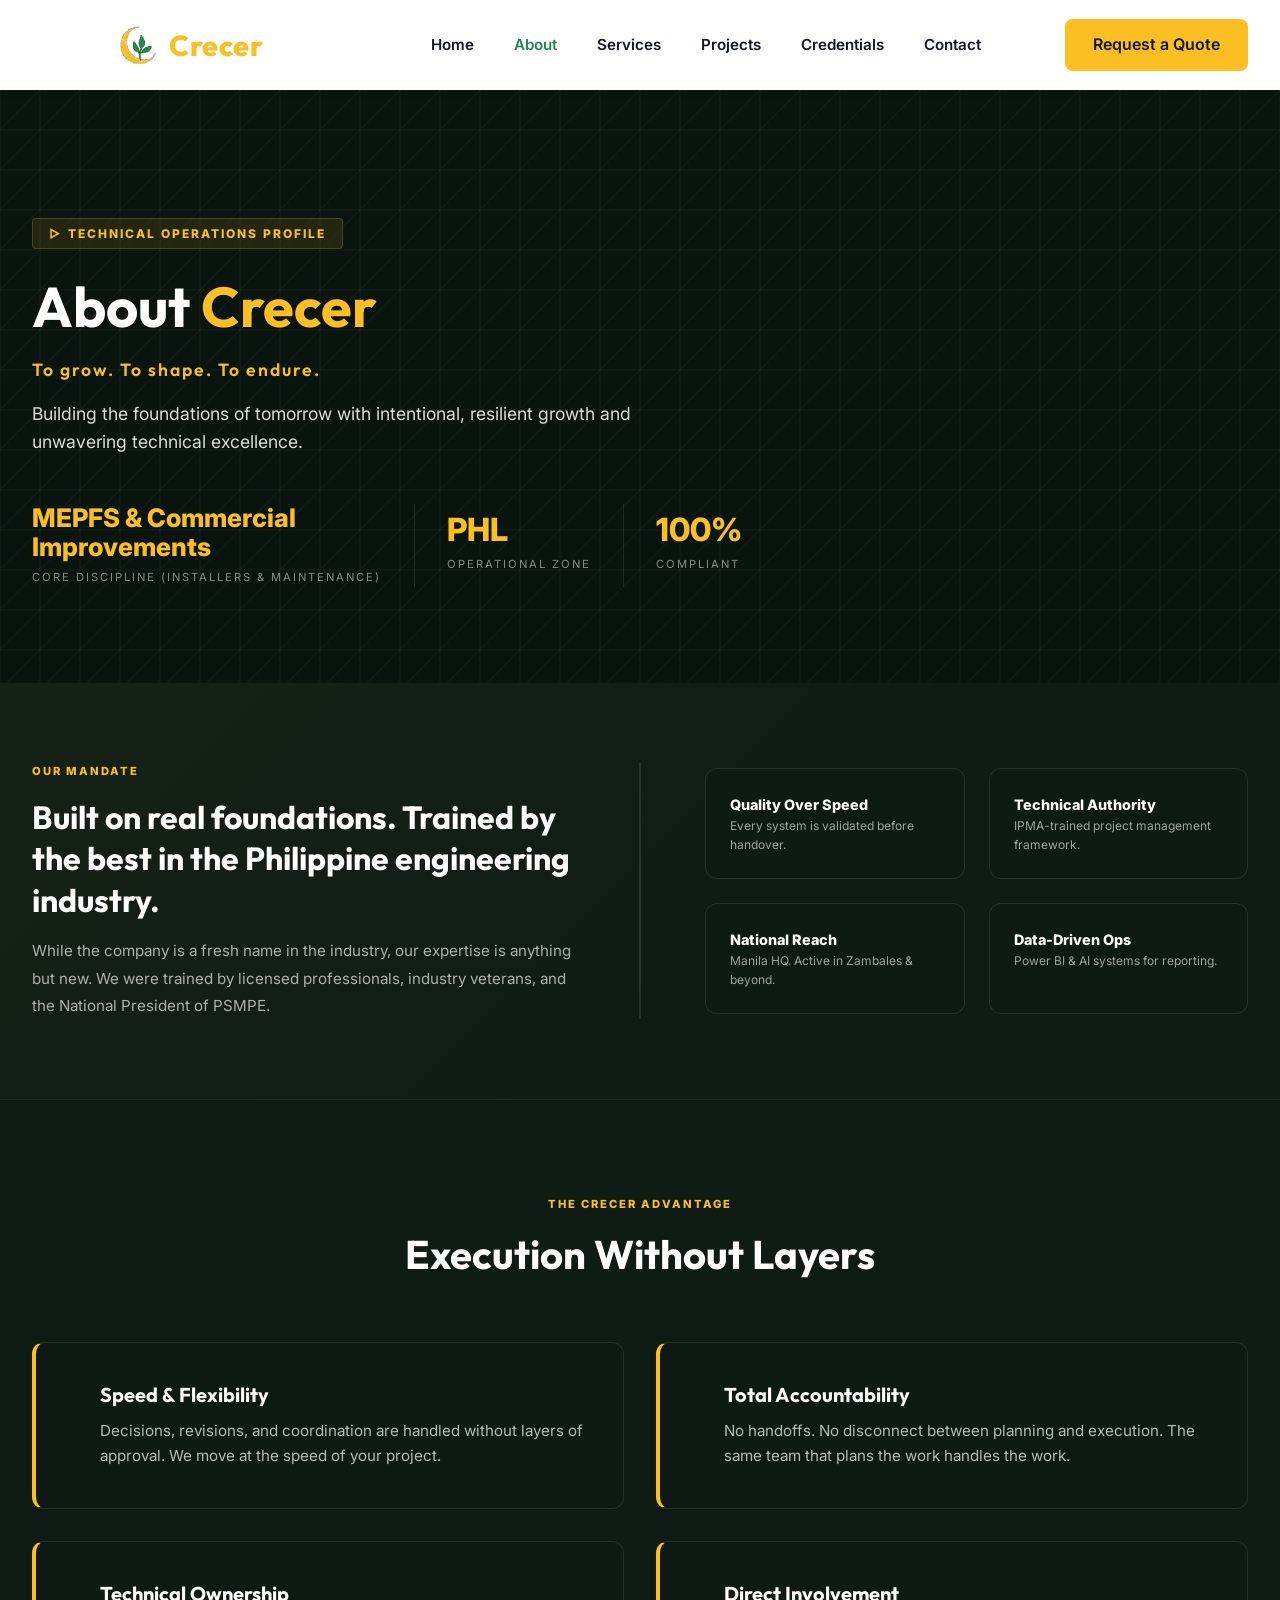
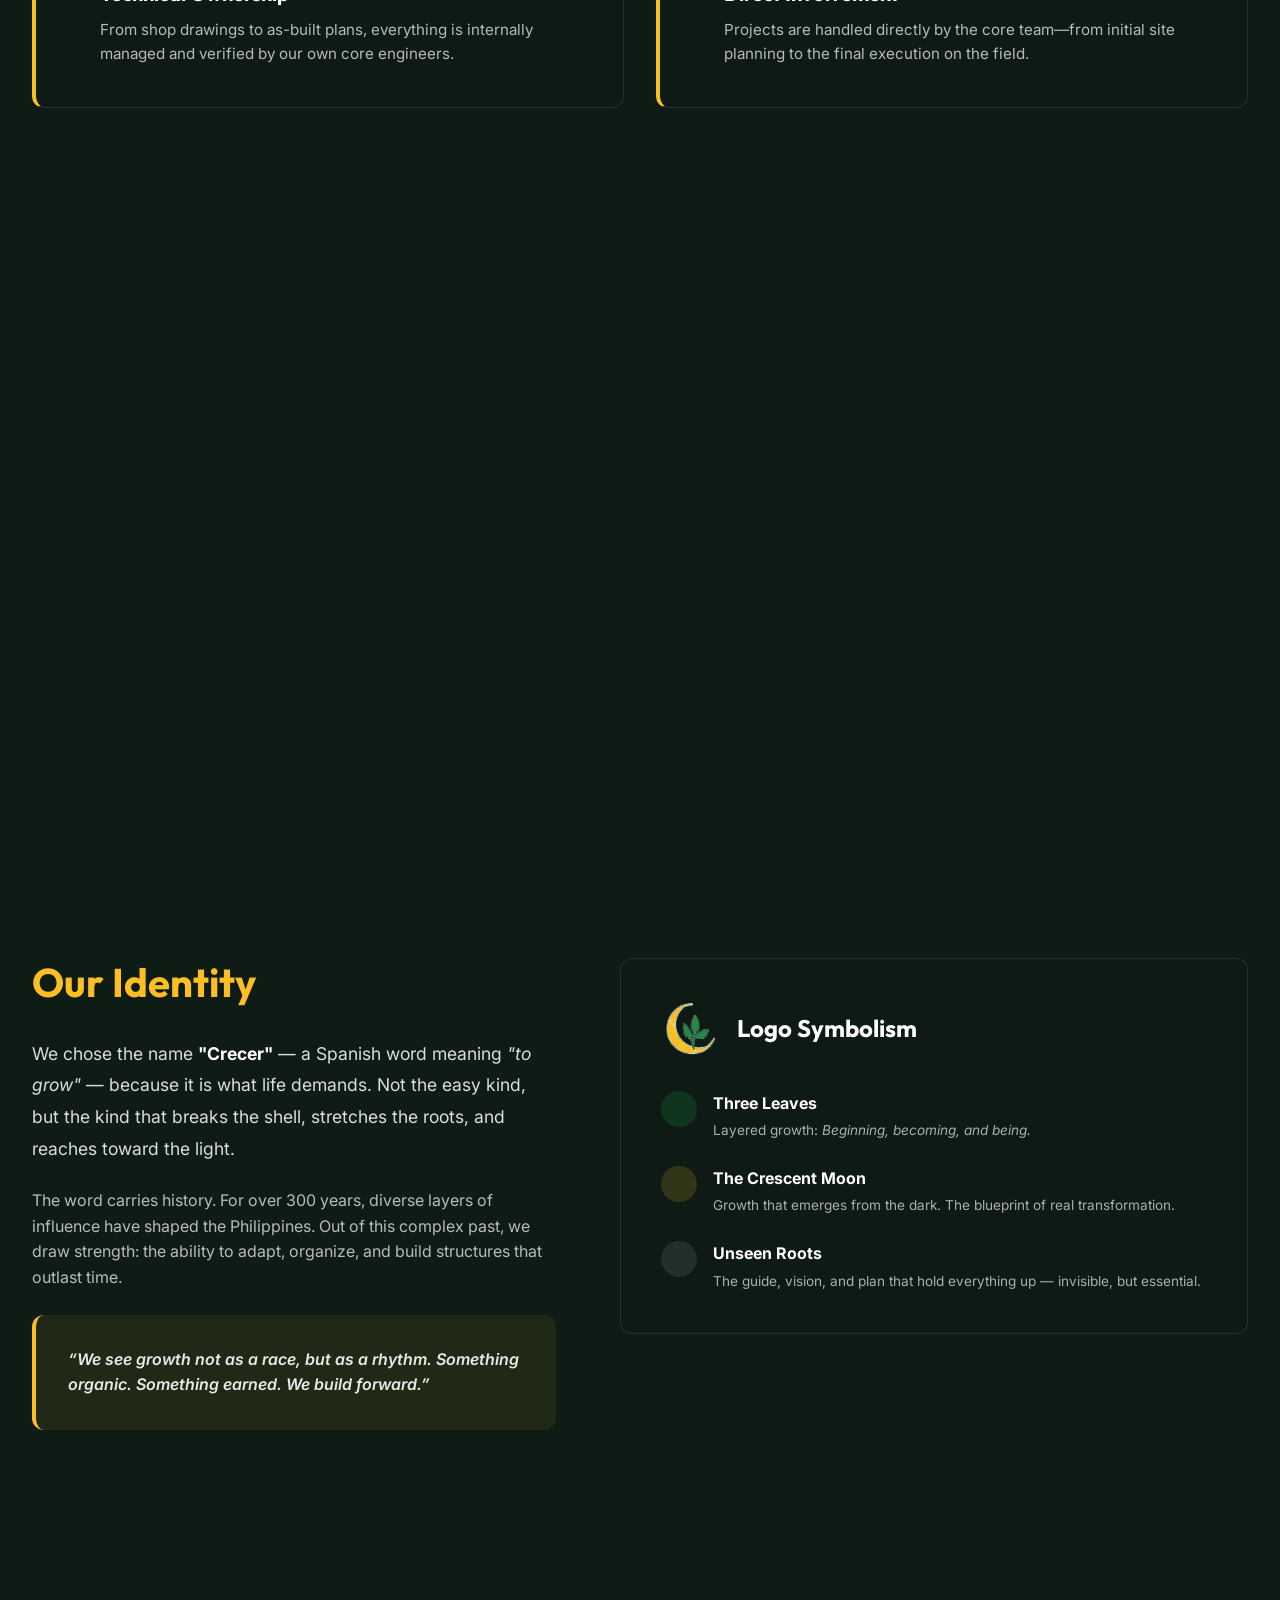
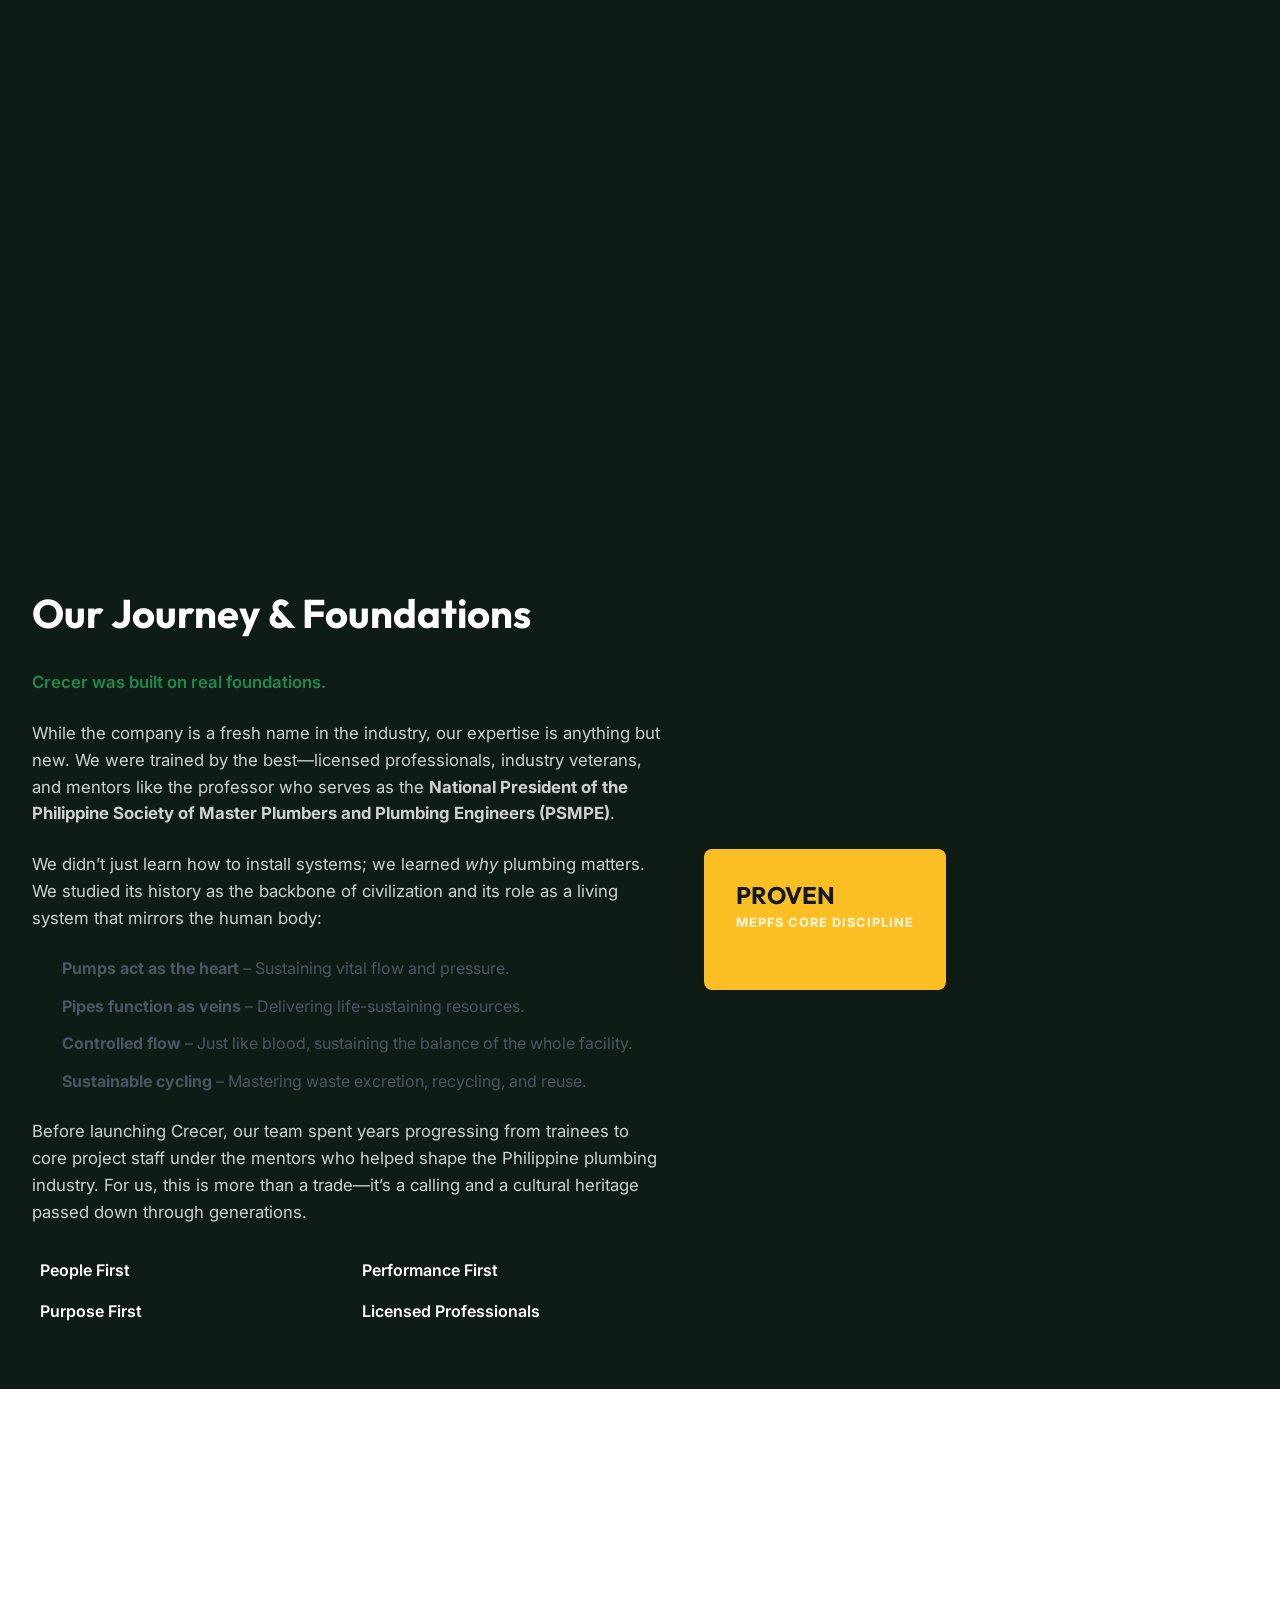
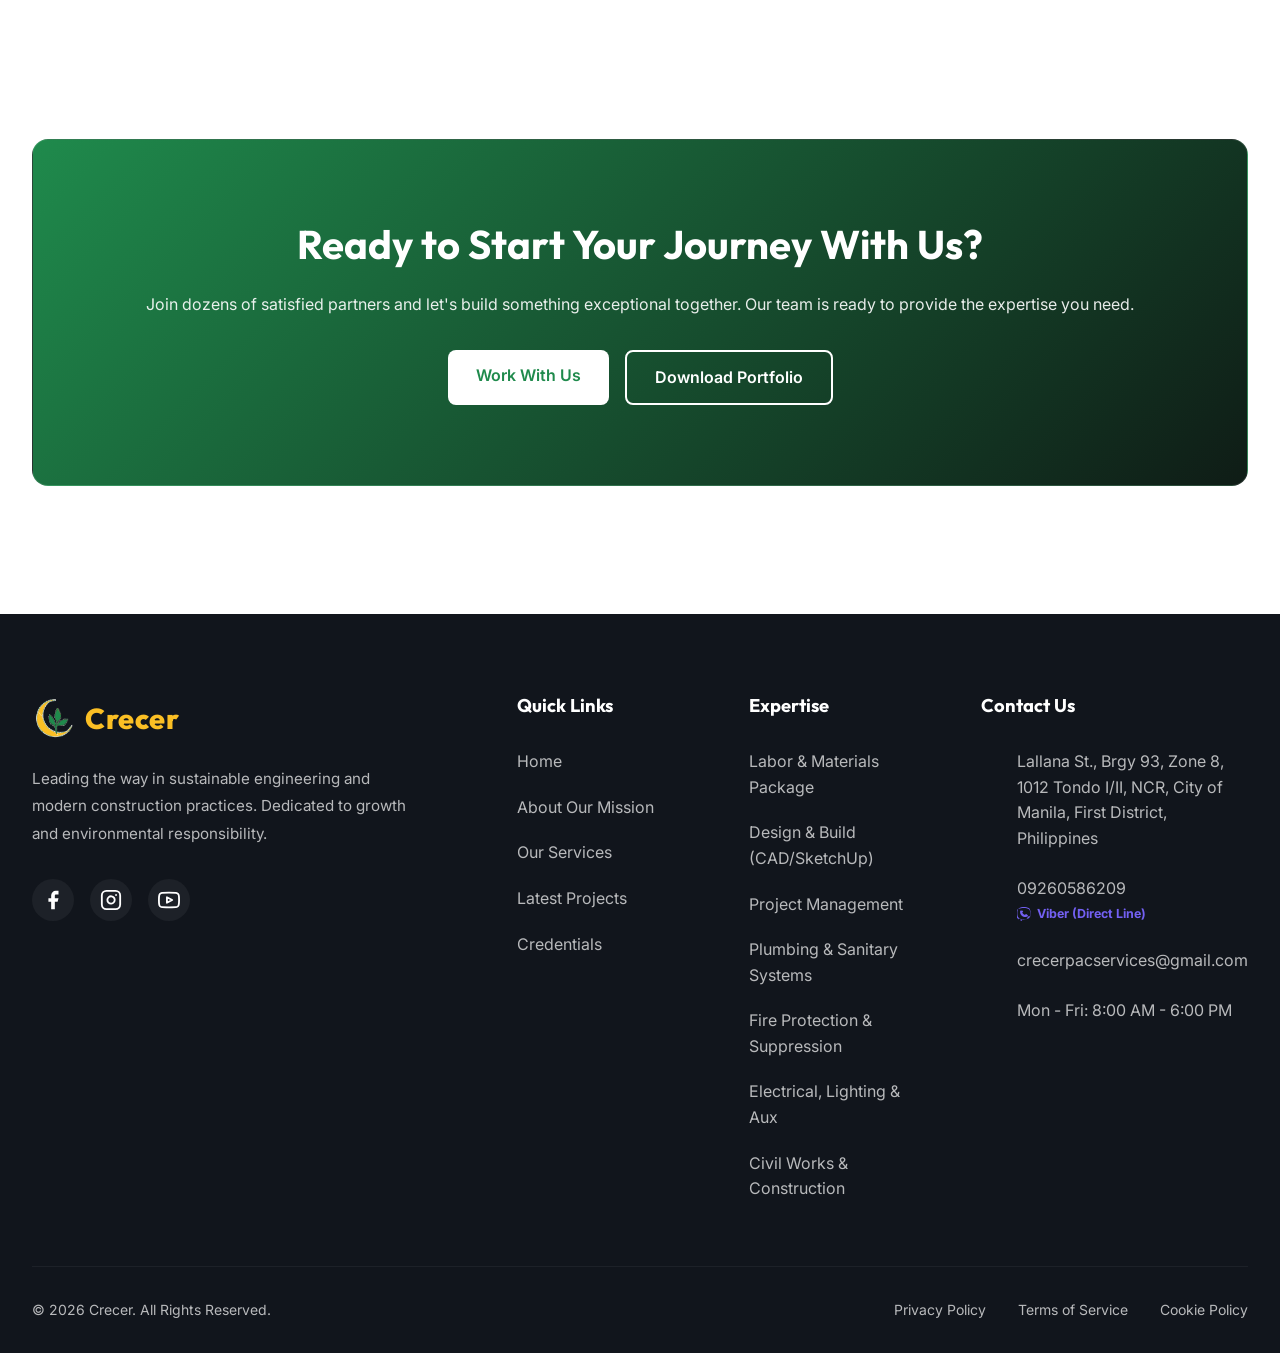
==== commit 2fe1bb47: "feat: expand 5-tier architecture, brand philosophy, and interactive map with address routing - Integ" ====
--- a/about.html
+++ b/about.html
@@ -349,274 +349,512 @@
       </div>
     </div>
   </section>
-  <!-- LEADERSHIP -->
   <style>
-    .leadership { padding: 8rem 0; background: var(--clr-dark-green); }
-    .leader-grid { display: grid; grid-template-columns: repeat(2, 1fr); gap: 2rem; margin-top: 4rem; }
-    .leader-card {
-      background: var(--glass-dark);
-      backdrop-filter: blur(12px);
-      border: 1px solid var(--glass-border);
-      padding: 2.5rem;
-      border-radius: 16px;
-      border-bottom: 3px solid rgba(251,191,36,0.3);
-      transition: all 0.4s ease;
+    /* ─── SECTION SHELL ─────────────────────────────── */
+    .leadership { padding: 8rem 0 6rem; background: var(--clr-dark-green); position: relative; }
+
+    /* ─── CANVAS — all tiers & connectors sit here ─── */
+    .org-canvas {
+      max-width: 1240px;
+      margin: 0 auto;
+      padding: 0 2rem;
+      box-sizing: border-box;
+    }
+
+    /* ─── LEGEND ─────────────────────────────────────── */
+    .org-legend {
+      display: flex;
+      align-items: center;
+      justify-content: center;
+      gap: 2rem;
+      margin-top: 1.25rem;
+      flex-wrap: wrap;
+    }
+    .org-legend-item {
+      display: flex;
+      align-items: center;
+      gap: 0.55rem;
+    }
+    .org-legend-line {
+      width: 40px;
+      height: 2px;
+    }
+    .org-legend-line.solid   { background: #22c55e; }
+    .org-legend-line.dashed  { border-top: 2px dashed rgba(251,191,36,0.55); background: transparent; }
+    .org-legend-label {
+      font-size: 0.6rem;
+      text-transform: uppercase;
+      letter-spacing: 1.2px;
+      color: rgba(255,255,255,0.4);
+      font-weight: 700;
+    }
+
+    /* ─── ORG NODE CARDS ─────────────────────────────── */
+    .org-node {
+      background: rgba(8, 18, 12, 0.82);
+      border: 1px solid rgba(34, 197, 94, 0.18);
+      border-bottom: 3px solid rgba(34, 197, 94, 0.4);
+      border-radius: 12px;
+      padding: 1.5rem 1.25rem;
+      text-align: center;
       display: flex;
       flex-direction: column;
-      text-align: left;
-    }
-    .leader-card:hover { transform: translateY(-6px); border-bottom-color: var(--clr-yellow); box-shadow: 0 20px 40px rgba(0,0,0,0.3); }
-    .leader-card.featured {
-      grid-column: span 2;
-      border: 1px solid rgba(251,191,36,0.4);
+      align-items: center;
+      transition: all 0.3s ease;
+      position: relative;
+      backdrop-filter: blur(14px);
+      height: 100%;
+    }
+    .org-node:hover {
+      transform: translateY(-4px);
+      border-color: rgba(34, 197, 94, 0.45);
+      border-bottom-color: #22c55e;
+      box-shadow: 0 14px 32px rgba(0, 0, 0, 0.5);
+    }
+    .org-node.featured {
+      border-color: rgba(251, 191, 36, 0.35);
       border-bottom: 3px solid var(--clr-yellow);
-      background: linear-gradient(135deg, rgba(15,28,22,0.95), rgba(251,191,36,0.05));
+      background: linear-gradient(145deg, rgba(8, 18, 12, 0.95), rgba(251, 191, 36, 0.05));
+      box-shadow: 0 0 45px rgba(251, 191, 36, 0.07), 0 8px 24px rgba(0,0,0,0.5);
+    }
+    .org-node.featured:hover {
+      border-color: rgba(251, 191, 36, 0.6);
+      box-shadow: 0 0 55px rgba(251, 191, 36, 0.13), 0 16px 36px rgba(0,0,0,0.55);
+    }
+    .org-node.advisory {
+      border-color: rgba(96, 165, 250, 0.18);
+      border-bottom-color: rgba(96, 165, 250, 0.35);
+      background: rgba(8, 18, 12, 0.72);
+    }
+    .org-node.advisory:hover {
+      border-color: rgba(96, 165, 250, 0.45);
+      border-bottom-color: #60a5fa;
+    }
+
+    /* Badges */
+    .org-badge {
+      font-size: 0.54rem;
+      font-weight: 800;
+      text-transform: uppercase;
+      letter-spacing: 1.2px;
+      padding: 0.18rem 0.55rem;
+      border-radius: 3px;
+      margin-bottom: 0.8rem;
+    }
+    .org-node.featured  .org-badge { background: rgba(251,191,36,0.12); color: var(--clr-yellow); border: 1px solid rgba(251,191,36,0.3); }
+    .org-node.advisory  .org-badge { background: rgba(96,165,250,0.08); color: #93c5fd; border: 1px solid rgba(96,165,250,0.2); }
+    .org-node           .org-badge { background: rgba(34,197,94,0.08);  color: #4ade80;  border: 1px solid rgba(34,197,94,0.2); }
+
+    /* Icons */
+    .org-icon {
+      width: 40px; height: 40px;
+      border-radius: 9px;
+      display: flex; align-items: center; justify-content: center;
+      margin-bottom: 0.8rem;
+      border: 1px solid rgba(255,255,255,0.06);
+      transition: transform 0.3s ease;
+    }
+    .org-node.featured  .org-icon { color: var(--clr-yellow); background: rgba(251,191,36,0.07); border-color: rgba(251,191,36,0.18); }
+    .org-node.advisory  .org-icon { color: #93c5fd;           background: rgba(96,165,250,0.06);  border-color: rgba(96,165,250,0.15); }
+    .org-node           .org-icon { color: #4ade80;            background: rgba(34,197,94,0.06);   border-color: rgba(34,197,94,0.15); }
+    .org-node:hover .org-icon { transform: scale(1.1); }
+
+    /* Text */
+    .org-node h4 {
+      font-size: 0.9rem; font-weight: 700; color: #fff;
+      margin: 0 0 0.45rem; line-height: 1.3; font-family: var(--font-heading);
+    }
+    .org-node.featured h4 { font-size: 1.05rem; }
+    .org-node p {
+      font-size: 0.67rem; line-height: 1.55;
+      color: rgba(255,255,255,0.42); margin: 0;
+    }
+    .org-tags {
+      display: flex; flex-wrap: wrap; gap: 0.28rem;
+      justify-content: center; margin-top: auto; padding-top: 0.85rem;
+    }
+    .org-tag {
+      font-size: 0.46rem; font-weight: 700; text-transform: uppercase; letter-spacing: 0.5px;
+      padding: 0.1rem 0.38rem; border-radius: 3px;
+      background: rgba(255,255,255,0.03); border: 1px solid rgba(255,255,255,0.06);
+      color: rgba(255,255,255,0.33);
+    }
+
+    /* ─── TIER 1: 3-section flex (advisory | dash | FOUNDER | dash | advisory) ─ */
+    .tier1-wrap {
+      display: flex;
+      align-items: center;
+      width: 100%;
+      gap: 0;
+      margin-top: 3rem;
+    }
+    .tier1-side {
+      flex: 1 1 0;
+      display: flex;
+      align-items: center;
+      justify-content: center;
+    }
+    .tier1-side.right-side {
+      flex-direction: column;
+      gap: 1rem;
+      align-items: stretch;
+    }
+    .tier1-side .org-node { width: 100%; }
+    .tier1-center {
+      flex: 0 0 300px;
+    }
+    .tier1-center .org-node.featured { width: 100%; }
+    .tier1-dash {
+      flex: 0 0 20px;
+      height: 2px;
+      border-top: 2px dashed rgba(251,191,36,0.45);
+      align-self: center;
       position: relative;
     }
-    .leader-card.featured::after {
-      content: 'PROPRIETOR';
-      position: absolute; top: 2rem; right: 2rem;
-      background: var(--clr-yellow); color: #000;
-      font-size: 0.65rem; font-weight: 800;
-      padding: 0.25rem 0.75rem; border-radius: 4px; letter-spacing: 1px;
-    }
-    .leader-top { display: flex; align-items: flex-start; gap: 2rem; margin-bottom: 2rem; }
-    .leader-photo-wrap {
-      width: 120px; height: 120px;
-      background: rgba(255,255,255,0.05);
-      border-radius: 16px;
-      display: flex; align-items: center; justify-content: center;
-      flex-shrink: 0;
-      border: 1px dashed rgba(255,255,255,0.2);
-      color: rgba(255,255,255,0.3);
-      overflow: hidden; position: relative;
-    }
-    .leader-photo-wrap .photo-label {
-      position: absolute; bottom: 6px;
-      font-size: 0.55rem; font-weight: 700; text-transform: uppercase; letter-spacing: 0.5px; color: rgba(255,255,255,0.3);
-    }
-    .leader-info-main { flex: 1; padding-top: 0.25rem; }
-    .leader-info-main h4 { font-size: 1.75rem; color: var(--clr-yellow) !important; font-weight: 800; margin: 0 0 0.15rem; }
-    .leader-info-main .role { color: #4ade80 !important; font-weight: 700; font-size: 0.8rem; text-transform: uppercase; letter-spacing: 1px; display: block; margin-bottom: 0.75rem; }
-    .leader-meta { display: flex; flex-wrap: wrap; gap: 0.5rem; margin-bottom: 1rem; }
-    .meta-tag { font-size: 0.6rem; font-weight: 800; color: var(--clr-yellow) !important; text-transform: uppercase; letter-spacing: 1px; background: rgba(251,191,36,0.08); padding: 0.3rem 0.8rem; border-radius: 100px; border: 1px solid rgba(251,191,36,0.2); }
-    .leader-body { padding-top: 1.5rem; border-top: 1px solid rgba(255,255,255,0.08); }
-    .leader-desc { font-size: 0.9rem; line-height: 1.8; color: rgba(255,255,255,0.65) !important; }
-    .leader-desc p { margin-bottom: 1rem; color: rgba(255,255,255,0.65) !important; }
-    .leader-desc p:last-child { margin-bottom: 0; }
-    @media (max-width: 1100px) { .leader-grid { grid-template-columns: 1fr; } .leader-card.featured { grid-column: span 1; } }
-    @media (max-width: 700px) { .leader-top { flex-direction: column; } .leader-card { padding: 1.75rem; } }
+    /* Arrow dots at each end of dashes */
+    .tier1-dash::before,
+    .tier1-dash::after {
+      content: '';
+      position: absolute;
+      top: 50%;
+      transform: translateY(-50%);
+      width: 5px; height: 5px;
+      border-radius: 50%;
+      background: rgba(251,191,36,0.55);
+    }
+    .tier1-dash::before { left: -2.5px; }
+    .tier1-dash::after  { right: -2.5px; }
+
+    /* ─── CONNECTOR SYSTEM ───────────────────────────── */
+    /*
+      All .conn divs are DIRECT children of .org-canvas (full canvas width).
+      Percentages below are computed from canvas width (≈1200px gross, ≈1136px net).
+
+      Tier 2 (max-width:620px, 2-col, gap:24px):
+        Card centers ≈ 36% and 64%
+
+      Tier 3 (full width, 4-col, gap:20px):
+        Card centers ≈ 12%, 37%, 63%, 88%
+
+      Tier 4 = same geometry as Tier 2: 36%, 64%
+    */
+    .conn {
+      position: relative;
+      width: 100%;
+      height: 60px;
+    }
+    .conn-v {
+      position: absolute;
+      width: 3px;
+      background: #22c55e;
+      transform: translateX(-50%);
+      z-index: 2;
+    }
+    .conn-h {
+      position: absolute;
+      height: 3px;
+      background: #22c55e;
+      z-index: 1;
+    }
+
+    /* ─── TIER CARD ROWS ─────────────────────────────── */
+    .tier2-row {
+      display: grid;
+      grid-template-columns: 1fr 1fr;
+      gap: 1.5rem;
+      max-width: 620px;
+      margin: 0 auto;
+      width: 100%;
+    }
+    .tier3-row {
+      display: grid;
+      grid-template-columns: repeat(4, 1fr);
+      gap: 1.25rem;
+      width: 100%;
+    }
+    .tier4-row {
+      display: grid;
+      grid-template-columns: 1fr 1fr;
+      gap: 1.5rem;
+      max-width: 620px;
+      margin: 0 auto;
+      width: 100%;
+    }
+
+    /* ─── MOBILE OVERRIDES ───────────────────────────── */
+    @media (max-width: 991px) {
+      .tier1-wrap { flex-direction: column; gap: 1rem; margin-top: 2rem; }
+      .tier1-dash { display: none; }
+      .tier1-side, .tier1-side.right-side { flex: unset; width: 100%; max-width: 340px; }
+      .tier1-center { flex: unset; width: 100%; max-width: 340px; }
+      .tier2-row, .tier4-row { grid-template-columns: 1fr; max-width: 340px; }
+      .tier3-row { grid-template-columns: 1fr 1fr; max-width: 680px; margin: 0 auto; }
+      .conn { display: none; }
+    }
+    @media (max-width: 576px) {
+      .tier3-row { grid-template-columns: 1fr; max-width: 340px; }
+    }
   </style>
-  <section class="leadership container reveal">
-    <div class="section-title">
-      <span style="color: var(--clr-yellow); font-weight: 800; text-transform: uppercase; letter-spacing: 2px; font-size: 0.75rem;">&#9655; Technical Operations Profile</span>
-      <h2 style="font-size: 3.5rem; margin-top: 0.75rem; color: white;">Our Leadership</h2>
-      <div style="width: 80px; height: 4px; background: var(--clr-yellow); margin: 1.5rem auto;"></div>
-    </div>
-    <div class="leader-grid">
-      <!-- MARK -->
-      <div class="leader-card featured">
-        <div class="leader-top">
-          <div class="leader-photo-wrap">
-            <i data-lucide="camera" size="32"></i>
-            <span class="photo-label">MARK PHOTO</span>
-          </div>
-          <div class="leader-info-main">
-            <h4>Mark</h4>
-            <span class="role">Founder & Operations Director</span>
-            <div class="leader-meta">
-              <span class="meta-tag">Client Relations</span>
-              <span class="meta-tag">Contracts & Quotations</span>
-              <span class="meta-tag">Documentation</span>
-              <span class="meta-tag">Logistics</span>
-              <span class="meta-tag">Organizational Alignment</span>
-              <span class="meta-tag">HIRAC</span>
-              <span class="meta-tag">Inspections</span>
-              <span class="meta-tag">Quality Control/ Assurance</span>
-              <span class="meta-tag">Approval</span>
-            </div>
-          </div>
-        </div>
-        <div class="leader-body">
-          <div class="leader-desc">
-            <p>Leads the overall direction of the company, overseeing operations, project execution, and business management. Responsible for strategic planning, logistics, process improvement, and client relations while ensuring quality, efficiency, and consistency across all projects.</p>
-            <p>Support AutoCAD revisions, site markings, as-built plans, and ensures alignment between design and actual implementation. Also manages technical documentation, specifications, testing works, and compliance with codes and standard construction methodologies.</p>
-          </div>
-        </div>
-      </div>
-      <!-- ZANDRO -->
-      <div class="leader-card">
-        <div class="leader-top">
-          <div class="leader-photo-wrap">
-            <i data-lucide="camera" size="32"></i>
-            <span class="photo-label">ZANDRO PHOTO</span>
-          </div>
-          <div class="leader-info-main">
-            <h4>Zandro</h4>
-            <span class="role">Senior Project Manager</span>
-            <div class="leader-meta">
-              <span class="meta-tag">General Management and Support</span>
-              <span class="meta-tag">Facilities Management</span>
-              <span class="meta-tag">Technical Drawings</span>
-              <span class="meta-tag">Inspections</span>
-              <span class="meta-tag">Costing</span>
-              <span class="meta-tag">Codes and Standards</span>
-              <span class="meta-tag">Approval</span>
-              <span class="meta-tag">COSH</span>
-            </div>
-          </div>
-        </div>
-        <div class="leader-body">
-          <div class="leader-desc">
-            <p>Manages end-to-end project planning and execution across plumbing, fire protection, and civil works. Ensures compliance with industry codes and standards while overseeing scheduling, BOQ preparation, manpower allocation, and project budgeting.</p>
-            <p>Produces accurate technical drawings using AutoCAD and SketchUp and handles technical documentation, specifications, testing, and standardized construction methodologies.</p>
-          </div>
-        </div>
-      </div>
-      <!-- GILMAR -->
-      <div class="leader-card">
-        <div class="leader-top">
-          <div class="leader-photo-wrap">
-            <i data-lucide="camera" size="32"></i>
-            <span class="photo-label">GILMAR PHOTO</span>
-          </div>
-          <div class="leader-info-main">
-            <h4>Gilmar</h4>
-            <span class="role">Senior Electrical Engineer</span>
-            <div class="leader-meta">
-              <span class="meta-tag">Licensed EE</span>
-              <span class="meta-tag">Inspections</span>
-              <span class="meta-tag">Costing</span>
-              <span class="meta-tag">Management</span>
-              <span class="meta-tag">Codes and Standards</span>
-              <span class="meta-tag">Approval</span>
-            </div>
-          </div>
-        </div>
-        <div class="leader-body">
-          <div class="leader-desc">
-            <p>A licensed electrical engineer responsible for electrical system design, implementation, testing, and compliance with applicable codes and standards. Supports project execution through technical oversight, manpower coordination, and strict adherence to safety and quality requirements.</p>
-          </div>
-        </div>
-      </div>
-      <!-- PAUL -->
-      <div class="leader-card">
-        <div class="leader-top">
-          <div class="leader-photo-wrap">
-            <i data-lucide="camera" size="32"></i>
-            <span class="photo-label">PAUL PHOTO</span>
-          </div>
-          <div class="leader-info-main">
-            <h4>Paul</h4>
-            <span class="role">Lead Site Supervisor</span>
-            <div class="leader-meta">
-              <span class="meta-tag">Site Ops</span>
-              <span class="meta-tag">Plumbing and Firepro Specialist</span>
-              <span class="meta-tag">Approval</span>
-            </div>
-          </div>
-        </div>
-        <div class="leader-body">
-          <div class="leader-desc">
-            <p>Supervises daily site operations, manpower coordination, and on-site execution of plumbing and fire protection works. Experienced in project estimation, planning, and field supervision, ensuring all activities are completed efficiently and according to specifications.</p>
-          </div>
-        </div>
-      </div>
-      <!-- JERIC -->
-      <div class="leader-card">
-        <div class="leader-top">
-          <div class="leader-photo-wrap">
-            <i data-lucide="camera" size="32"></i>
-            <span class="photo-label">JERIC PHOTO</span>
-          </div>
-          <div class="leader-info-main">
-            <h4>Jeric</h4>
-            <span class="role">Site Coordinator & Tech Lead</span>
-            <div class="leader-meta">
-              <span class="meta-tag">Ocular and Inspections</span>
-              <span class="meta-tag">Tech Lead</span>
-              <span class="meta-tag">Bill of Materials</span>
-              <span class="meta-tag">Labor Deployment</span>
-              <span class="meta-tag">Scheduling</span>
-            </div>
-          </div>
-        </div>
-        <div class="leader-body">
-          <div class="leader-desc">
-            <p>Leads on-site teams and coordinates project requirements including materials, scheduling, costing, and execution. Ensures smooth daily operations and efficient workflow across all project activities.</p>
-          </div>
-        </div>
-      </div>
-      <!-- RUEL -->
-      <div class="leader-card">
-        <div class="leader-top">
-          <div class="leader-photo-wrap">
-            <i data-lucide="camera" size="32"></i>
-            <span class="photo-label">RUEL PHOTO</span>
-          </div>
-          <div class="leader-info-main">
-            <h4>Ruel</h4>
-            <span class="role">Electrician & Tech Lead</span>
-            <div class="leader-meta">
-              <span class="meta-tag">Multi-skilled</span>
-              <span class="meta-tag">Tech Lead & Support</span>
-            </div>
-          </div>
-        </div>
-        <div class="leader-body">
-          <div class="leader-desc">
-            <p>A multi-skilled technician specializing in electrical works with broad experience in general technical operations. Provides essential manpower support and contributes across multiple areas of project execution.</p>
-          </div>
-        </div>
-      </div>
-      <!-- JAYSON -->
-      <div class="leader-card">
-        <div class="leader-top">
-          <div class="leader-photo-wrap">
-            <i data-lucide="camera" size="32"></i>
-            <span class="photo-label">JAYSON PHOTO</span>
-          </div>
-          <div class="leader-info-main">
-            <h4>Jayson</h4>
-            <span class="role">Data & Systems Analyst</span>
-            <div class="leader-meta">
-              <span class="meta-tag">AI / Systems</span>
-              <span class="meta-tag">Data</span>
-              <span class="meta-tag">Dashboards</span>
-              <span class="meta-tag">Automation</span>
-            </div>
-          </div>
-        </div>
-        <div class="leader-body">
-          <div class="leader-desc">
-            <p>Handles data analysis, reporting, and system development. Manages and maintains the company website while leveraging tools such as Power BI and AI solutions to enhance operational efficiency and support data-driven decision-making.</p>
-          </div>
-        </div>
-      </div>
-      <!-- SIR IAN -->
-      <div class="leader-card">
-        <div class="leader-top">
-          <div class="leader-photo-wrap">
-            <i data-lucide="camera" size="32"></i>
-            <span class="photo-label">SIR IAN PHOTO</span>
-          </div>
-          <div class="leader-info-main">
-            <h4>Sir Ian</h4>
-            <span class="role">Business Consultant</span>
-            <div class="leader-meta">
-              <span class="meta-tag">Strategy</span>
-              <span class="meta-tag">Dev Advisor</span>
-            </div>
-          </div>
-        </div>
-        <div class="leader-body">
-          <div class="leader-desc">
-            <p>Provides expert guidance on business development, marketing strategies, and organizational growth. Supports the company through strategic planning, insights, and continuous operational improvement.</p>
-          </div>
-        </div>
-      </div>
-    </div>
+  <section class="leadership reveal">
+    <div style="max-width:1240px;margin:0 auto;padding:0 2rem;box-sizing:border-box;">
+      <div class="section-title">
+        <span style="color:var(--clr-yellow);font-weight:800;text-transform:uppercase;letter-spacing:2px;font-size:0.75rem;">&#9655; Technical Operations Profile</span>
+        <h2 style="font-size:3.5rem;margin-top:0.75rem;color:white;">Organizational Structure</h2>
+        <div style="width:80px;height:4px;background:var(--clr-yellow);margin:1.5rem auto 0;"></div>
+        <div class="org-legend">
+          <div class="org-legend-item">
+            <div class="org-legend-line solid"></div>
+            <span class="org-legend-label">Direct Command</span>
+          </div>
+          <div class="org-legend-item">
+            <div class="org-legend-line dashed"></div>
+            <span class="org-legend-label">Strategic Advisory</span>
+          </div>
+        </div>
+      </div>
+    </div>
+
+    <div class="org-canvas">
+
+      <!-- ══════════════════════════════════════════════
+           TIER 1 — Founder centered, advisors flanking
+           ══════════════════════════════════════════════ -->
+      <div class="tier1-wrap">
+
+        <!-- Left advisory: Owners & Clients -->
+        <div class="tier1-side">
+          <div class="org-node advisory">
+            <span class="org-badge">Stakeholders</span>
+            <div class="org-icon"><i data-lucide="handshake" size="22"></i></div>
+            <h4>Owners & Clients</h4>
+            <p>Developers, business owners, and partners whose vision and requirements drive every project forward.</p>
+            <div class="org-tags">
+              <span class="org-tag">Partnership</span>
+              <span class="org-tag">Collaboration</span>
+            </div>
+          </div>
+        </div>
+
+        <!-- Dashed advisory connector (left) -->
+        <div class="tier1-dash"></div>
+
+        <!-- CENTER: Founder & Operations Director -->
+        <div class="tier1-center">
+          <div class="org-node featured">
+            <span class="org-badge">Proprietor</span>
+            <div class="org-icon"><i data-lucide="shield-check" size="22"></i></div>
+            <h4>Founder &amp; Operations Director</h4>
+            <p>Central authority for all strategic direction, project execution, quality control, contracts, and client relations.</p>
+            <div class="org-tags">
+              <span class="org-tag">Client Relations</span>
+              <span class="org-tag">Contracts</span>
+              <span class="org-tag">QA/QC</span>
+              <span class="org-tag">Approval</span>
+            </div>
+          </div>
+        </div>
+
+        <!-- Dashed advisory connector (right) -->
+        <div class="tier1-dash"></div>
+
+        <!-- Right advisories: Business Consultant + Data & Systems Analyst stacked -->
+        <div class="tier1-side right-side">
+          <div class="org-node advisory">
+            <span class="org-badge">Right Arm</span>
+            <div class="org-icon"><i data-lucide="trending-up" size="22"></i></div>
+            <h4>Business Consultant</h4>
+            <p>Strategic advisory for business growth, development, and organizational planning.</p>
+            <div class="org-tags">
+              <span class="org-tag">Strategy</span>
+              <span class="org-tag">Advisory</span>
+            </div>
+          </div>
+          <div class="org-node advisory">
+            <span class="org-badge">Right Arm</span>
+            <div class="org-icon"><i data-lucide="bar-chart-2" size="22"></i></div>
+            <h4>Data &amp; Systems Analyst</h4>
+            <p>Power BI dashboards, data tracking, AI systems, and web infrastructure management.</p>
+            <div class="org-tags">
+              <span class="org-tag">Power BI</span>
+              <span class="org-tag">Web Dev</span>
+              <span class="org-tag">Systems</span>
+            </div>
+          </div>
+        </div>
+
+      </div><!-- /tier1-wrap -->
+
+
+      <!-- ══════════════════════════════════════════════
+           CONNECTOR: Tier 1 → Tier 2
+           Trunk drops from Founder center (50%).
+           Bridge spans 36%–64% (Tier 2 card centers).
+           ══════════════════════════════════════════════ -->
+      <div class="conn">
+        <div class="conn-v" style="left:50%;top:0;height:30px;"></div>
+        <div class="conn-h" style="left:36%;right:36%;top:29px;"></div>
+        <div class="conn-v" style="left:36%;top:29px;height:31px;"></div>
+        <div class="conn-v" style="left:64%;top:29px;height:31px;"></div>
+      </div>
+
+
+      <!-- ══════════════════════════════════════════════
+           TIER 2 — Direct reports to Founder
+           ══════════════════════════════════════════════ -->
+      <div class="tier2-row">
+
+        <div class="org-node">
+          <span class="org-badge">Project Operations</span>
+          <div class="org-icon"><i data-lucide="folder-git-2" size="22"></i></div>
+          <h4>Senior Project Manager</h4>
+          <p>End-to-end planning, scheduling, budgeting, and execution across plumbing, fire protection, and civil works. Coordinates CAD/SketchUp drawings and technical compliance.</p>
+          <div class="org-tags">
+            <span class="org-tag">Facilities</span>
+            <span class="org-tag">Costing</span>
+            <span class="org-tag">COSH</span>
+            <span class="org-tag">Drawings</span>
+          </div>
+        </div>
+
+        <div class="org-node">
+          <span class="org-badge">Engineering Design</span>
+          <div class="org-icon"><i data-lucide="cpu" size="22"></i></div>
+          <h4>Senior Electrical Engineer / Master Electrician</h4>
+          <p>Licensed Electrical Engineer overseeing design, testing, safety compliance, and implementation of all electrical systems and auxiliary services.</p>
+          <div class="org-tags">
+            <span class="org-tag">Licensed EE</span>
+            <span class="org-tag">Master Electrician</span>
+            <span class="org-tag">System Design</span>
+          </div>
+        </div>
+
+      </div><!-- /tier2-row -->
+
+
+      <!-- ══════════════════════════════════════════════
+           CONNECTOR: Tier 2 → Tier 3
+           Entry stubs at 36% and 64% (Tier 2 card centers).
+           Wide bridge spans 12%–88%.
+           Exit drops at 12%, 37%, 63%, 88% (Tier 3 card centers).
+           ══════════════════════════════════════════════ -->
+      <div class="conn">
+        <div class="conn-v" style="left:36%;top:0;height:30px;"></div>
+        <div class="conn-v" style="left:64%;top:0;height:30px;"></div>
+        <div class="conn-h" style="left:12%;right:12%;top:29px;"></div>
+        <div class="conn-v" style="left:12%;top:29px;height:31px;"></div>
+        <div class="conn-v" style="left:37%;top:29px;height:31px;"></div>
+        <div class="conn-v" style="left:63%;top:29px;height:31px;"></div>
+        <div class="conn-v" style="left:88%;top:29px;height:31px;"></div>
+      </div>
+
+
+      <!-- ══════════════════════════════════════════════
+           TIER 3 — Site execution & safety
+           ══════════════════════════════════════════════ -->
+      <div class="tier3-row">
+
+        <div class="org-node">
+          <span class="org-badge">Site Operations</span>
+          <div class="org-icon"><i data-lucide="users" size="22"></i></div>
+          <h4>Lead Site Supervisor</h4>
+          <p>Supervises daily field execution, manpower, and on-site assembly of plumbing and fire protection installations.</p>
+          <div class="org-tags">
+            <span class="org-tag">Site Ops</span>
+            <span class="org-tag">Plumbing</span>
+            <span class="org-tag">Firepro</span>
+          </div>
+        </div>
+
+        <div class="org-node">
+          <span class="org-badge">Technical Lead</span>
+          <div class="org-icon"><i data-lucide="droplet" size="22"></i></div>
+          <h4>Master Plumber</h4>
+          <p>Technical certification and guidance for plumbing, sanitary, and fire protection systems ensuring full code compliance.</p>
+          <div class="org-tags">
+            <span class="org-tag">Plumbing</span>
+            <span class="org-tag">Firepro</span>
+            <span class="org-tag">Sanitary</span>
+          </div>
+        </div>
+
+        <div class="org-node">
+          <span class="org-badge">Site Technical</span>
+          <div class="org-icon"><i data-lucide="clipboard-list" size="22"></i></div>
+          <h4>Site Coordinator &amp; Tech Lead</h4>
+          <p>Coordinates material logistics, labor deployment, ocular inspections, scheduling, and costing assessments on active projects.</p>
+          <div class="org-tags">
+            <span class="org-tag">Scheduling</span>
+            <span class="org-tag">Deployment</span>
+            <span class="org-tag">Costing</span>
+          </div>
+        </div>
+
+        <div class="org-node">
+          <span class="org-badge">Support &amp; Safety</span>
+          <div class="org-icon"><i data-lucide="shield" size="22"></i></div>
+          <h4>COSH Safety Officers</h4>
+          <p>Certified COSH officers ensuring compliance, risk management, and safe working conditions across all active project sites.</p>
+          <div class="org-tags">
+            <span class="org-tag">Safety Ops</span>
+            <span class="org-tag">COSH Certified</span>
+            <span class="org-tag">Compliance</span>
+          </div>
+        </div>
+
+      </div><!-- /tier3-row -->
+
+
+      <!-- ══════════════════════════════════════════════
+           CONNECTOR: Tier 3 → Tier 4
+           Entry stubs at 12%, 37%, 63%, 88% (Tier 3 card centers).
+           Wide bridge spans 12%–88%.
+           Exit drops at 36% and 64% (Tier 4 card centers).
+           ══════════════════════════════════════════════ -->
+      <div class="conn">
+        <div class="conn-v" style="left:12%;top:0;height:30px;"></div>
+        <div class="conn-v" style="left:37%;top:0;height:30px;"></div>
+        <div class="conn-v" style="left:63%;top:0;height:30px;"></div>
+        <div class="conn-v" style="left:88%;top:0;height:30px;"></div>
+        <div class="conn-h" style="left:12%;right:12%;top:29px;"></div>
+        <div class="conn-v" style="left:36%;top:29px;height:31px;"></div>
+        <div class="conn-v" style="left:64%;top:29px;height:31px;"></div>
+      </div>
+
+
+      <!-- ══════════════════════════════════════════════
+           TIER 4 — Field crew (NC Holders)
+           ══════════════════════════════════════════════ -->
+      <div class="tier4-row">
+
+        <div class="org-node">
+          <span class="org-badge">Field Crew</span>
+          <div class="org-icon"><i data-lucide="wrench" size="22"></i></div>
+          <h4>MEPFS Technicians</h4>
+          <p>Multi-skilled technicians specializing in Mechanical, Electrical, Plumbing, Fire Protection &amp; Sanitary installations. All certified NC holders.</p>
+          <div class="org-tags">
+            <span class="org-tag">NC Holders</span>
+            <span class="org-tag">MEPFS</span>
+            <span class="org-tag">Systems</span>
+          </div>
+        </div>
+
+        <div class="org-node">
+          <span class="org-badge">Field Crew</span>
+          <div class="org-icon"><i data-lucide="hammer" size="22"></i></div>
+          <h4>Civil Works &amp; Fit-Outs Technicians</h4>
+          <p>Certified technicians delivering civil masonry, structural works, architectural finishes &amp; interior fit-outs. All certified NC holders.</p>
+          <div class="org-tags">
+            <span class="org-tag">NC Holders</span>
+            <span class="org-tag">Civil Works</span>
+            <span class="org-tag">Fit-Outs</span>
+          </div>
+        </div>
+
+      </div><!-- /tier4-row -->
+
+    </div><!-- /org-canvas -->
   </section>
+
 
   <!-- CTA -->
   <section class="cta-banner">
@@ -678,8 +916,8 @@
         <div class="footer-col">
           <h4>Contact Us</h4>
           <ul style="gap: 1.5rem;">
-            <li style="display: flex; gap: 1rem; align-items: flex-start;"><i data-lucide="map-pin" style="margin-top: 3px;"></i> <div>391 Lallana St., Brgy 93, Zone 8, 1012 Tondo I/II, NCR, City of Manila, First District, Philippines</div></li>
-            <li style="display: flex; gap: 1rem; align-items: center;"><i data-lucide="phone"></i> <div><a href="tel:+639260586209" style="color: inherit; text-decoration: none;">09260586209</a> <small style="display: block; font-size: 0.75rem; color: #4ade80;">Available on Viber</small></div></li>
+            <li style="display: flex; gap: 1rem; align-items: flex-start;"><i data-lucide="map-pin" style="margin-top: 3px;"></i> <div>Lallana St., Brgy 93, Zone 8, 1012 Tondo I/II, NCR, City of Manila, First District, Philippines</div></li>
+            <li style="display: flex; gap: 1rem; align-items: center;"><i data-lucide="phone"></i> <div><a href="tel:+639260586209" style="color: inherit; text-decoration: none;">09260586209</a> <a href="viber://chat?number=639260586209" style="display:flex;align-items:center;gap:.35rem;font-size:.78rem;color:#7360F2;font-weight:700;text-decoration:none;margin-top:.2rem;"><svg style="width:14px;height:14px;flex-shrink:0;" viewBox="0 0 24 24" fill="currentColor"><path d="M11.4 0C9.473.028 5.333.344 3.02 2.467 1.302 4.187.696 6.7.633 9.817.57 12.933.488 18.776 6.12 20.36h.003l-.004 2.416s-.037.977.61 1.177c.777.242 1.234-.5 1.98-1.302.407-.44.972-1.084 1.397-1.58 3.85.326 6.812-.416 7.15-.525.776-.252 5.176-.816 5.892-6.657.74-6.02-.36-9.83-2.34-11.85C18.666.452 13.328-.028 11.4 0zm6.985 16.52c-.524 4.304-4.225 4.54-5.352 4.908-.432.14-3.328.84-6.72-.422-.53-.2-1.056-.475-1.527-.812l-.71-.505-.59.58c-.596.587-1.01 1.002-1.35 1.346l.044-1.897-.478-.014c-4.947-.138-5.01-5.328-4.948-8.15.06-2.735.59-4.928 2.05-6.388C4.853 1.895 8.71 1.604 11.36 1.566c2.47-.035 7.135.342 9.208 2.378 1.77 1.794 2.76 5.23 2.1 10.456-.008.068-.02.138-.033.208-1.282 2.228-3.082 1.83-4.15 1.912zM6.924 5.922c-.41 0-.82.16-1.13.48-.9 1-.72 4.1.7 6.4 1.4 2.3 4.1 3.9 6.2 4.3 2.2.4 4.8-.2 5.6-1.1.3-.3.4-.7.4-1.1 0-.5-.2-.9-.6-1.2l-1.9-1.4c-.4-.3-.9-.3-1.3 0l-1.1.9c-.4.3-.9.3-1.3 0-1.2-.8-2.3-1.8-3.1-3-.3-.4-.3-.9 0-1.3l.9-1.1c.3-.4.3-.9 0-1.3L8.2 6.4c-.3-.3-.8-.5-1.3-.5z"/></svg> Viber (Direct Line)</a></div></li>
             <li style="display: flex; gap: 1rem; align-items: center;"><i data-lucide="mail"></i> <div><a href="mailto:crecerpacservices@gmail.com?subject=Project%20Inquiry" style="color: inherit; text-decoration: none;">crecerpacservices@gmail.com</a></div></li>
             <li style="display: flex; gap: 1rem; align-items: center;"><i data-lucide="clock"></i> <div>Mon - Fri: 8:00 AM - 6:00 PM</div></li>
           </ul>
--- a/style.css
+++ b/style.css
@@ -104,9 +104,11 @@
 
 /* Header */
 header { position: sticky; top: 0; background-color: var(--clr-white); z-index: 1000; box-shadow: 0 2px 10px rgba(0,0,0,0.05); }
-.nav-container { display: flex; align-items: center; justify-content: space-between; height: 90px; }
-.logo img { height: 50px; }
-.nav-links { display: flex; gap: 2.5rem; }
+.nav-container { display: flex; align-items: center; justify-content: center; height: 90px; }
+.logo img { height: 50px; }
+.logo { margin: 0 auto; }
+.nav-links { margin-left: auto; }
+.nav-links { display: flex; gap: 2.5rem; margin: 0 auto; }
 .nav-links a { font-weight: 600; font-size: 0.95rem; color: var(--clr-heading); }
 .nav-links a:hover, .nav-links a.active { color: var(--clr-green); }
 
@@ -128,7 +130,37 @@
 .section-padding { padding: 6rem 0; }
 .section-title { text-align: center; margin-bottom: 4rem; }
 .section-title h2 { font-size: 2.5rem; margin-bottom: 1rem; }
-.section-title p { color: var(--clr-text); max-width: 600px; margin: 0 auto; font-size: 1.1rem; }
+.section-title p { color: var(--clr-text); max-width: 600px; margin: 0 auto; font-size: 1.1rem; }
+
+/* General content centering */
+.main-content,
+.services-grid,
+.why-grid,
+.cred-grid,
+.portfolio-grid {
+    text-align: center;
+}
+
+/* Service card titles & descriptions */
+.service-card h3,
+.service-card p,
+.service-card .badge,
+.service-card .service-badges {
+    margin-left: auto;
+    margin-right: auto;
+}
+
+/* Section subtitles */
+.section-title p {
+    margin: 0 auto;
+}
+
+/* Icon centering within cards */
+.service-card .icon {
+    display: flex;
+    justify-content: center;
+    margin-bottom: 1rem;
+}
 
 /* Home Hero */
 .hero { position: relative; padding: 12rem 0; background-image: url('hero-bg.png'); background-size: cover; background-position: center; border-bottom: 6px solid var(--clr-yellow); }
@@ -142,20 +174,6 @@
 .hero-buttons { display: flex; justify-content: center; gap: 1rem; }
 
 /* Other components (Services, Creds, Portfolio, Why Us, CTA) */
-.cred-grid { display: grid; grid-template-columns: repeat(6, 1fr); gap: 1.5rem; }
-.cred-card { background: var(--clr-white); padding: 1.5rem 1rem; border-radius: var(--radius); text-align: center; box-shadow: 0 4px 6px -1px rgba(0,0,0,0.05); transition: var(--transition); border-top: 3px solid transparent; }
-.cred-card:hover { transform: translateY(-5px); box-shadow: 0 10px 15px -3px rgba(0,0,0,0.1); border-top-color: var(--clr-yellow); }
-.cred-icon { width: 50px; height: 50px; background: rgba(31, 138, 76, 0.1); color: var(--clr-green); border-radius: 50%; display: flex; align-items: center; justify-content: center; margin: 0 auto 1rem; }
-.cred-card p { font-weight: 600; font-size: 0.85rem; color: var(--clr-heading); }
-
-.services-grid { display: grid; grid-template-columns: repeat(auto-fit, minmax(240px, 1fr)); gap: 2rem; }
-.service-card { background: var(--clr-white); padding: 2.5rem 1.5rem; border-radius: var(--radius); box-shadow: 0 4px 6px -1px rgba(0,0,0,0.05); transition: var(--transition); }
-.service-card:hover { box-shadow: 0 10px 20px -5px rgba(0,0,0,0.1); transform: translateY(-5px); }
-.service-icon { width: 60px; height: 60px; background: rgba(31, 138, 76, 0.1); color: var(--clr-green); border-radius: var(--radius); display: flex; align-items: center; justify-content: center; margin-bottom: 1.5rem; }
-.service-card h3 { margin-bottom: 1rem; font-size: 1.25rem; }
-.service-card p { font-size: 0.95rem; margin-bottom: 1.5rem; }
-
-.portfolio-grid { display: grid; grid-template-columns: repeat(3, 1fr); grid-auto-rows: 300px; gap: 1.5rem; }
 .port-item { border-radius: var(--radius); overflow: hidden; position: relative; }
 .port-item img { width: 100%; height: 100%; object-fit: cover; transition: transform 0.5s ease; }
 .port-item:hover img { transform: scale(1.05); }
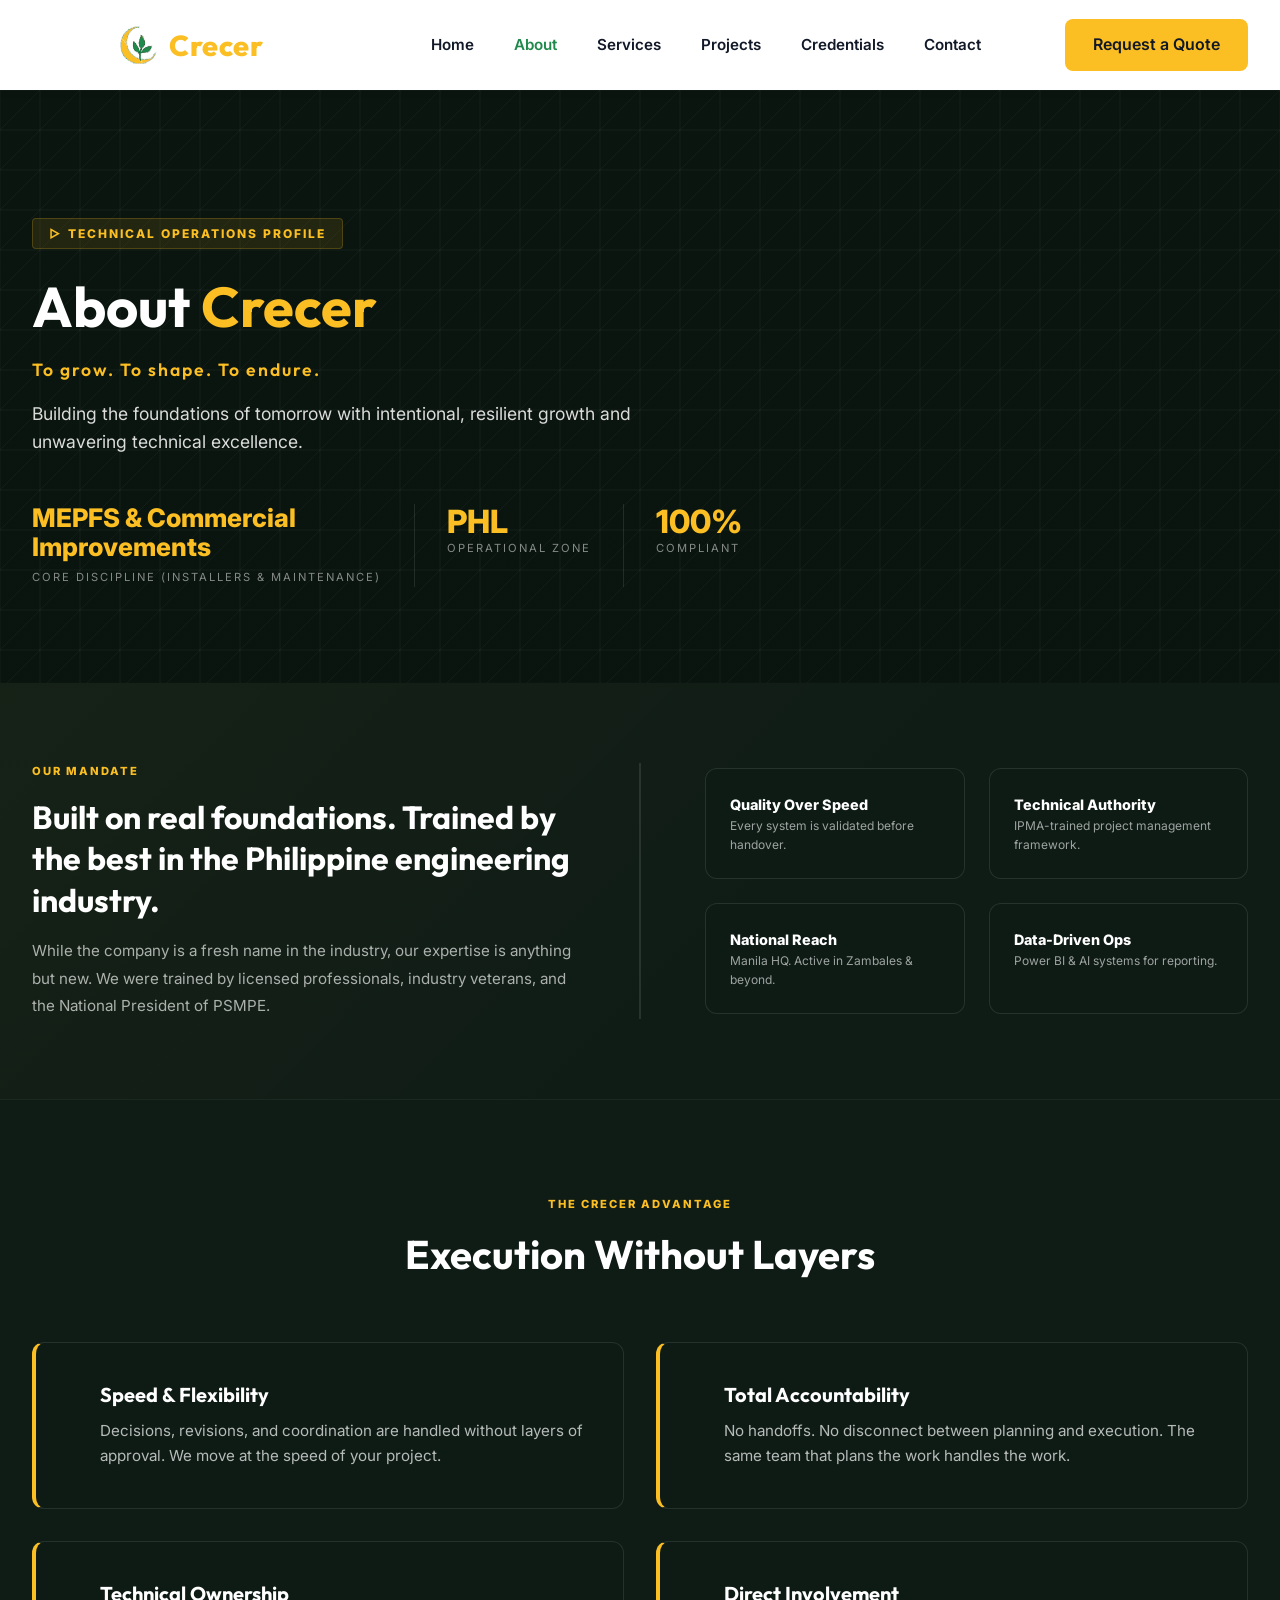
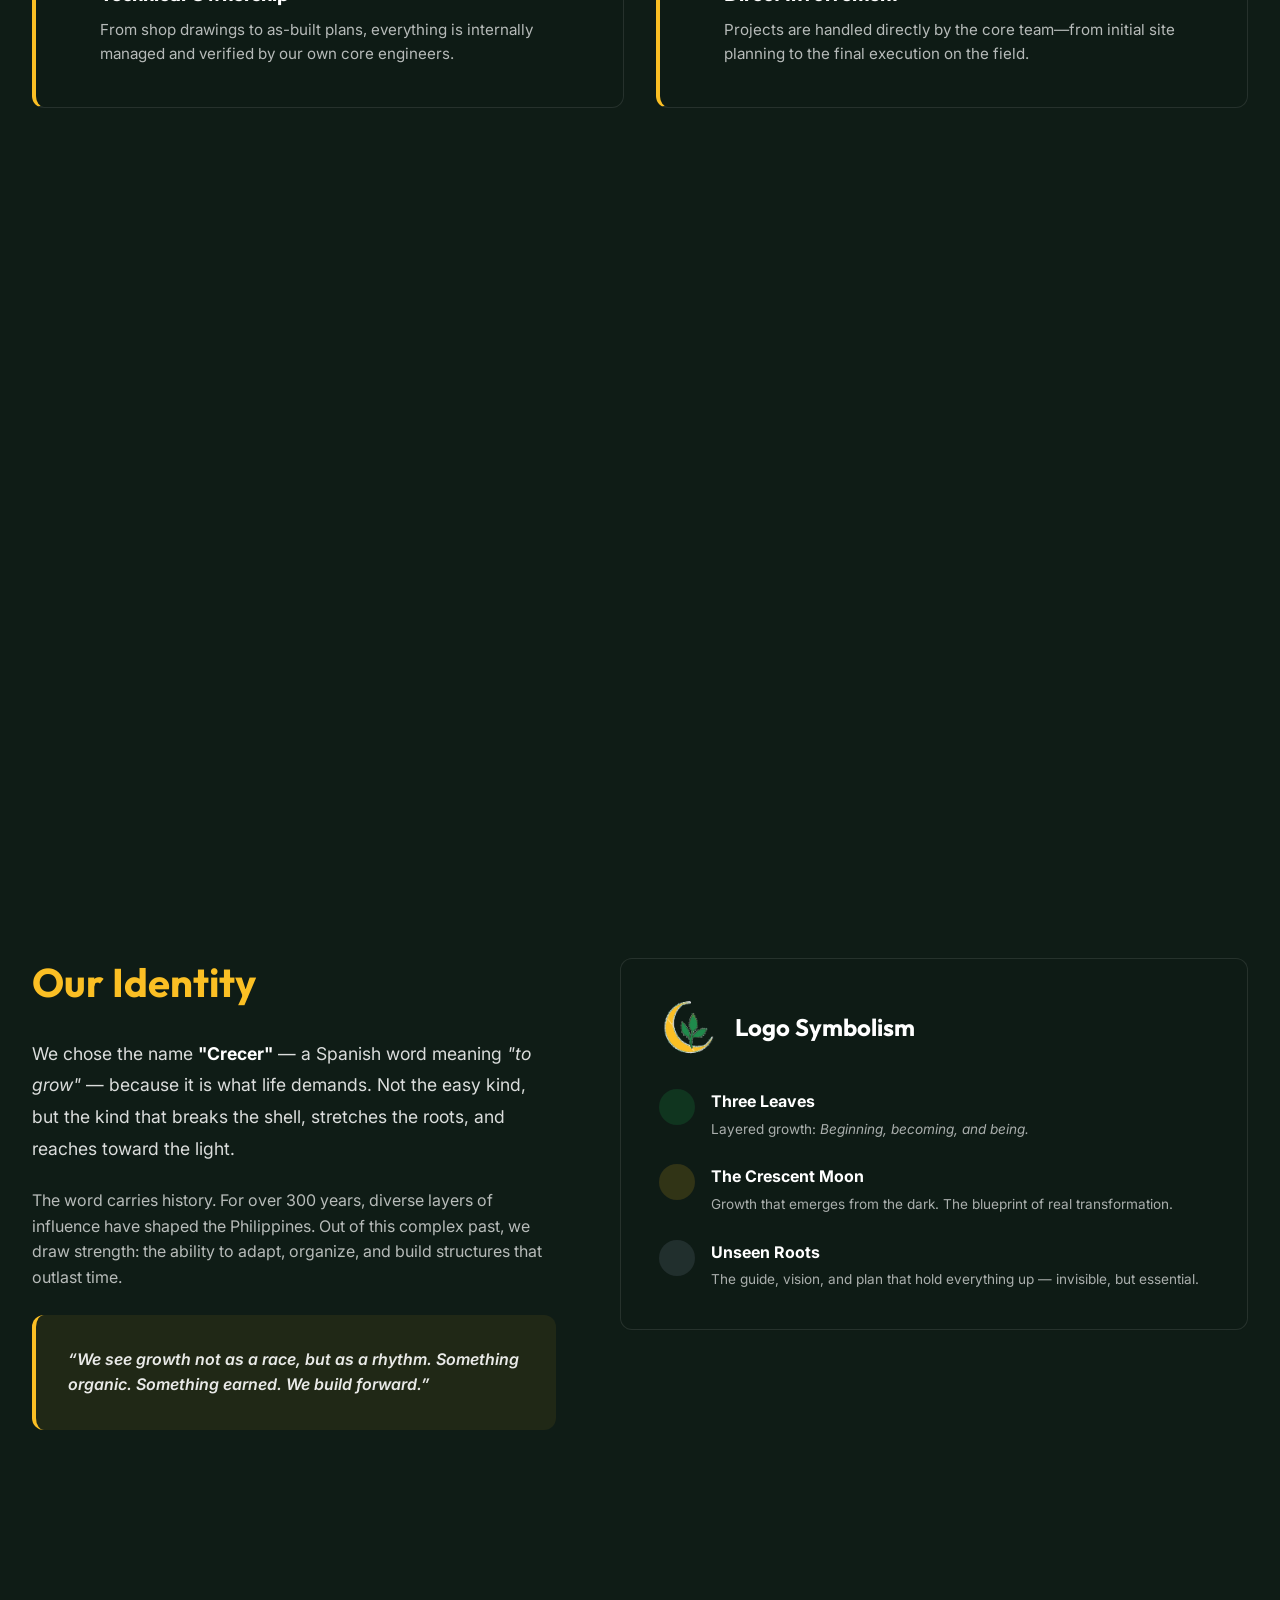
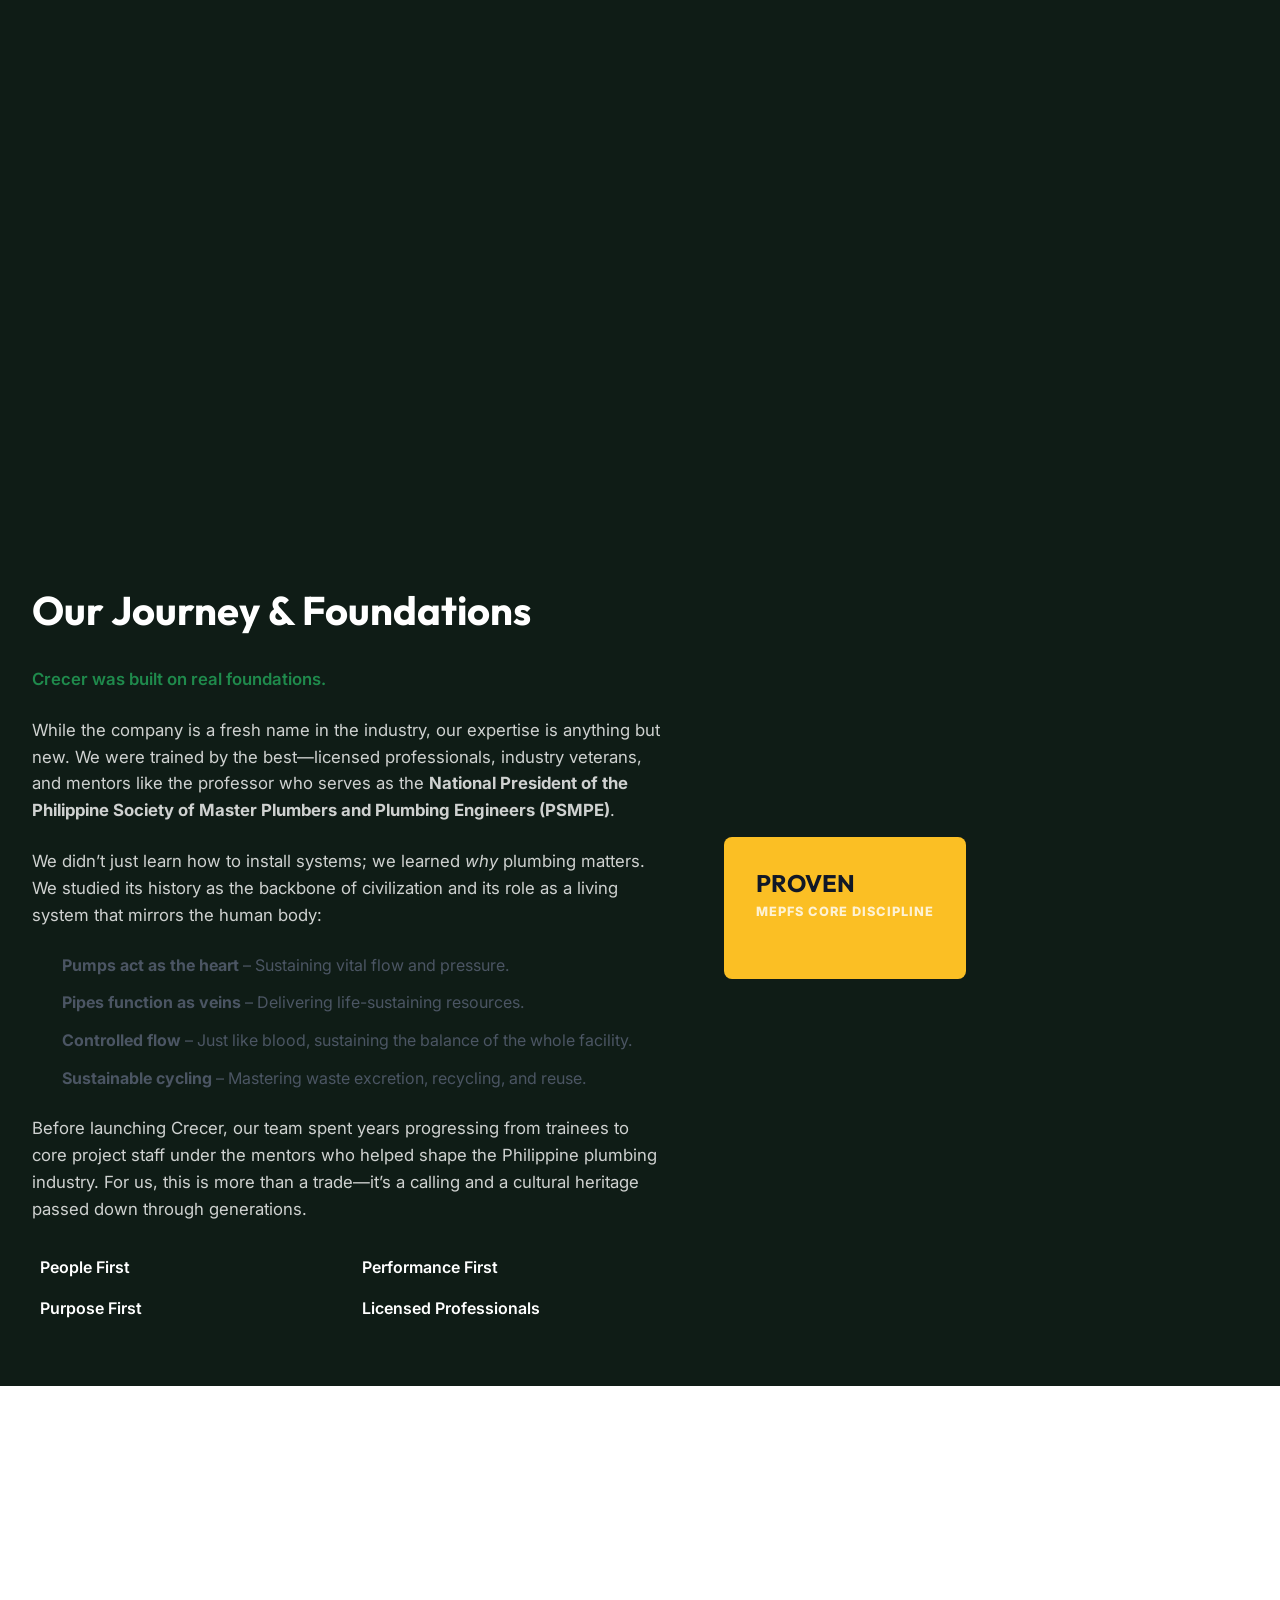
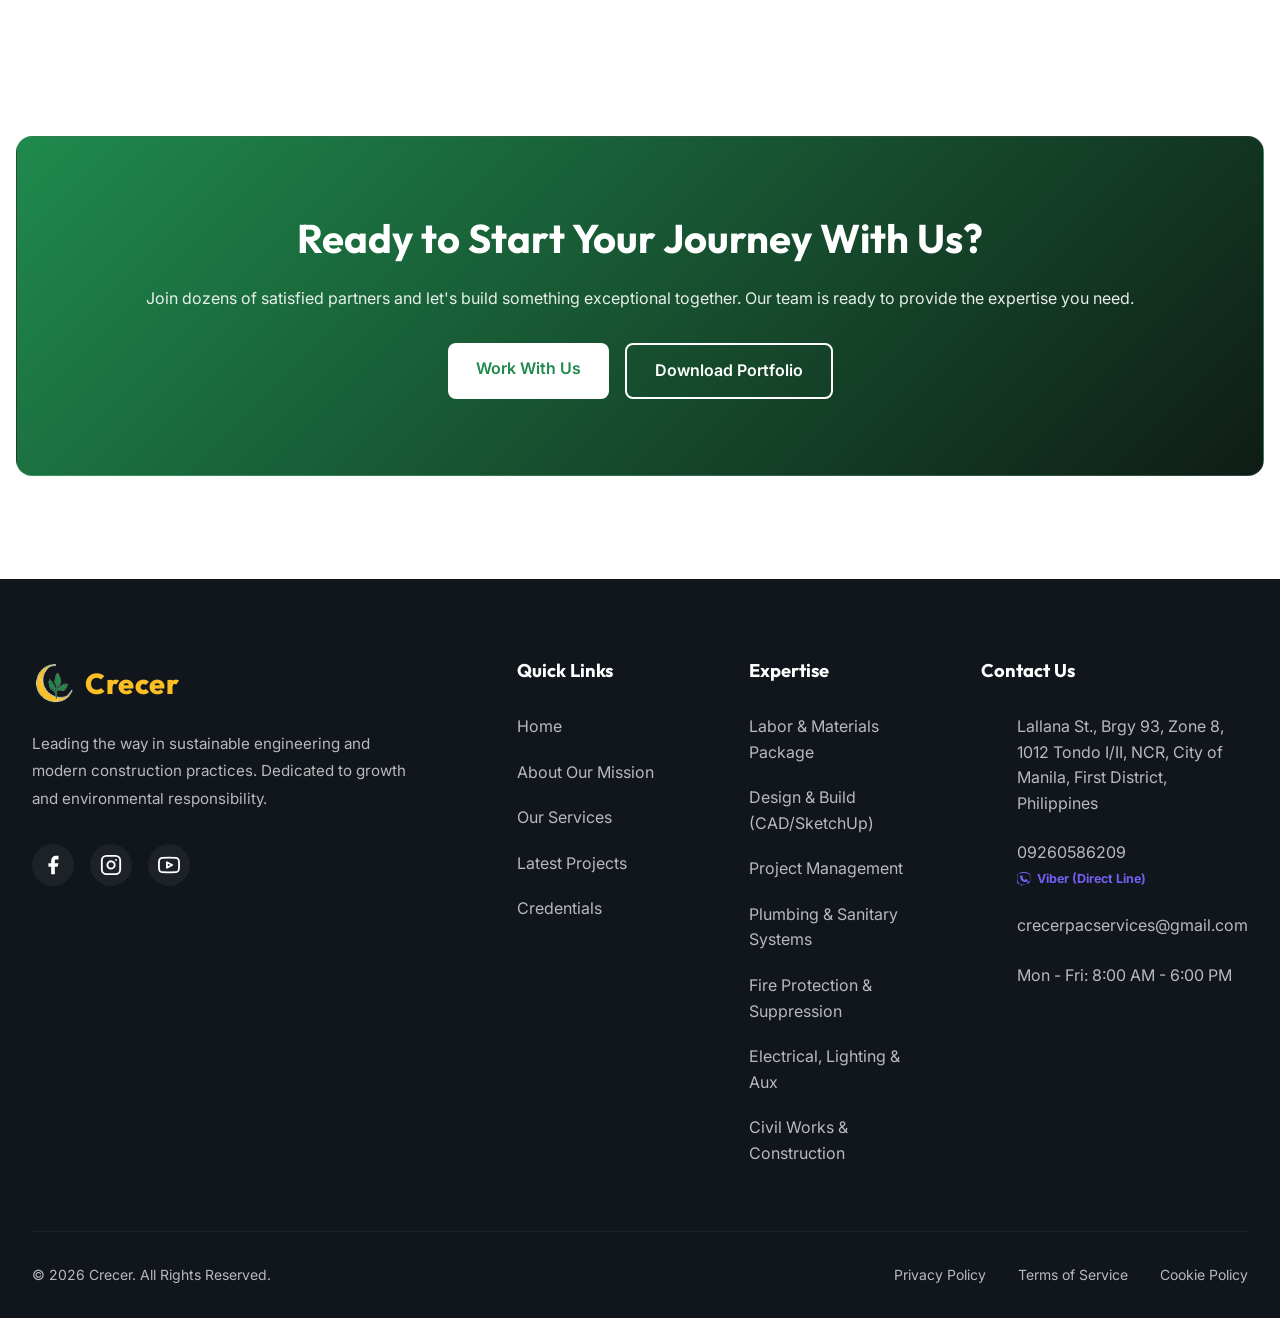
==== commit 6a208e0d: "Improve org-chart connectors, responsive layout, and project capability cards. - Fix About org-chart" ====
--- a/about.html
+++ b/about.html
@@ -2,7 +2,8 @@
 <html lang="en">
 <head>
   <meta charset="UTF-8">
-  <meta name="viewport" content="width=device-width, initial-scale=1.0">
+  <meta name="viewport" content="width=device-width, initial-scale=1, viewport-fit=cover">
+  <meta name="theme-color" content="#ffffff">
   <link rel="icon" type="image/png" href="assets/logo-transparent.png">
   <title>Crecer - About Us | Engineering Excellence</title>
   <meta name="description" content="Learn about Crecer PAC Services — our mission, founding vision, leadership team, and commitment to quality engineering across the Philippines.">
@@ -12,14 +13,14 @@
   <meta property="og:type" content="website">
   <meta name="twitter:card" content="summary_large_image">
   <link rel="stylesheet" href="style.css">
-  <script src="https://cdn.jsdelivr.net/npm/lucide@latest/dist/umd/lucide.js"></script>
+  <script src="https://cdn.jsdelivr.net/npm/lucide@0.468.0/dist/umd/lucide.min.js"></script>
   <style>
     /* ABOUT HERO - Dark Tech */
-    .about-hero { padding: 8rem 0 6rem; background-color: var(--clr-dark-green); background-image: linear-gradient(rgba(10, 20, 14, 0.85), rgba(10, 20, 14, 0.95)), url('https://images.unsplash.com/photo-1541888081198-5cb70f3f5082?auto=format&fit=crop&q=80'); background-size: cover; background-position: center; color: white; position: relative; overflow: hidden; }
+    .about-hero { padding: clamp(5rem, 12vw, 8rem) 0 clamp(3.5rem, 8vw, 6rem); background-color: var(--clr-dark-green); background-image: linear-gradient(rgba(10, 20, 14, 0.85), rgba(10, 20, 14, 0.95)), url('https://images.unsplash.com/photo-1541888081198-5cb70f3f5082?auto=format&fit=crop&q=80'); background-size: cover; background-position: center; color: white; position: relative; overflow: hidden; }
     .about-hero::before { content: ''; position: absolute; inset: 0; background: url("data:image/svg+xml,%3Csvg width='40' height='40' viewBox='0 0 40 40' xmlns='http://www.w3.org/2000/svg'%3E%3Cg fill='none' stroke='white' stroke-width='0.5' opacity='0.07'%3E%3Cpath d='M0 40L40 0M0 0h40v40H0z'/%3E%3C/g%3E%3C/svg%3E"); }
-    .about-hero h1 { font-size: 3.5rem; color: white; margin-bottom: 1rem; position: relative; }
+    .about-hero h1 { font-size: clamp(2.25rem, 6vw, 3.5rem); color: white; margin-bottom: 1rem; position: relative; overflow-wrap: anywhere; }
     .about-hero h1 span { color: var(--clr-yellow); }
-    .about-hero p { font-size: 1.1rem; max-width: 600px; color: rgba(255,255,255,0.85); position: relative; }
+    .about-hero p { font-size: clamp(0.95rem, 2.2vw, 1.1rem); max-width: 600px; color: rgba(255,255,255,0.85); position: relative; }
     .about-hero-label { display: inline-block; background: rgba(251,191,36,0.1); color: var(--clr-yellow); padding: 0.3rem 1rem; border-radius: 4px; font-weight: 800; font-size: 0.75rem; text-transform: uppercase; letter-spacing: 2px; margin-bottom: 1.5rem; border: 1px solid rgba(251,191,36,0.2); position: relative; }
     /* VALUES - Glass Cards */
     .values-grid { display: grid; grid-template-columns: repeat(3, 1fr); gap: 2rem; margin-top: 2rem; position: relative; z-index: 10; padding: 0 0 4rem; }
@@ -34,7 +35,7 @@
     .founding-vision .fv-divider { background: rgba(255,255,255,0.1); height: 100%; min-height: 150px; }
     /* JOURNEY */
     .journey { padding: 8rem 0 4rem; background: var(--clr-dark-green); }
-    .journey h2 { font-size: 2.5rem; margin-bottom: 2rem; color: white; }
+    .journey h2 { font-size: clamp(1.75rem, 4vw, 2.5rem); margin-bottom: 2rem; color: white; overflow-wrap: anywhere; }
     .journey p { margin-bottom: 1.5rem; font-size: 1.05rem; color: rgba(255,255,255,0.8); }
     .journey-flex { display: grid; grid-template-columns: 1.2fr 1fr; gap: 4rem; align-items: center; }
     .check-list { display: grid; grid-template-columns: 1fr 1fr; gap: 1rem; margin-top: 2rem; }
@@ -42,16 +43,29 @@
     .check-item i { color: var(--clr-yellow); }
     .journey-img { position: relative; }
     .journey-img img { width: 100%; border-radius: 12px; filter: grayscale(0.3) contrast(1.1); }
-    .journey-badge { position: absolute; bottom: -20px; left: -20px; background: var(--clr-yellow); color: var(--clr-heading); padding: 2rem; border-radius: 8px; }
+    .journey-badge { position: absolute; bottom: -12px; left: max(0px, -12px); background: var(--clr-yellow); color: var(--clr-heading); padding: clamp(1rem, 3vw, 2rem); border-radius: 8px; max-width: calc(100% - 1rem); }
     /* LEADERSHIP - Dark Glass */
     .leadership { padding: 8rem 0; background: var(--clr-dark-green); text-align: center; }
-    .cta-banner { background: linear-gradient(135deg, var(--clr-green), var(--clr-dark-green)); padding: 5rem 0; text-align: center; border-radius: 16px; margin: 4rem 2rem 8rem; color: white; border: 1px solid rgba(255,255,255,0.1); }
-    .cta-banner h2 { color: white; font-size: 2.5rem; margin-bottom: 1.5rem; }
+    .cta-banner { background: linear-gradient(135deg, var(--clr-green), var(--clr-dark-green)); padding: clamp(2.5rem, 6vw, 5rem) 1.25rem; text-align: center; border-radius: 16px; margin: clamp(2rem, 5vw, 4rem) max(1rem, env(safe-area-inset-left)) clamp(3rem, 8vw, 8rem) max(1rem, env(safe-area-inset-right)); color: white; border: 1px solid rgba(255,255,255,0.1); }
+    .cta-banner h2 { color: white; font-size: clamp(1.75rem, 4vw, 2.5rem); margin-bottom: 1.5rem; overflow-wrap: anywhere; }
+    .cta-banner .cta-actions { display: flex; gap: 1rem; justify-content: center; flex-wrap: wrap; }
+    .about-hero-stats {
+      display: flex;
+      flex-wrap: wrap;
+      gap: 1.5rem 2rem;
+      margin-top: 3rem;
+      align-items: flex-start;
+    }
+    .about-hero-stat { text-align: left; min-width: 0; }
+    .about-hero-stat--wide { max-width: 350px; flex: 1 1 220px; }
+    .about-hero-stat-value { font-size: clamp(1.5rem, 4vw, 2rem); font-weight: 800; color: var(--clr-yellow); line-height: 1.1; }
+    .about-hero-stat-value--sm { font-size: clamp(1.15rem, 3vw, 1.6rem); margin-bottom: 0.5rem; }
+    .about-hero-stat-label { font-size: 0.7rem; color: rgba(255,255,255,0.5); text-transform: uppercase; letter-spacing: 2px; }
+    .about-hero-stat-divider { width: 1px; align-self: stretch; min-height: 2.5rem; background: rgba(255,255,255,0.1); }
     .fv-cards { display: grid; grid-template-columns: 1fr 1fr; gap: 1.5rem; }
     .exec-grid { display: grid; grid-template-columns: repeat(2, 1fr); gap: 2rem; }
     .identity-grid { display: grid; grid-template-columns: 1fr 1.2fr; gap: 4rem; align-items: start; }
     @media (max-width: 1024px) {
-      .about-hero h1 { font-size: 3rem; }
       .values-grid { grid-template-columns: repeat(2, 1fr); }
       .journey-flex { grid-template-columns: 1fr; gap: 3rem; }
       .founding-vision .fv-inner { grid-template-columns: 1fr; }
@@ -59,12 +73,22 @@
       .identity-grid { grid-template-columns: 1fr; gap: 3rem; }
     }
     @media (max-width: 768px) {
-      .about-hero h1 { font-size: 2.25rem; }
       .values-grid { grid-template-columns: 1fr; }
       .check-list { grid-template-columns: 1fr; }
       .leadership { padding: 4rem 0; }
       .fv-cards { grid-template-columns: 1fr; }
       .exec-grid { grid-template-columns: 1fr; }
+      .journey { padding: 4rem 0 3rem; }
+      .founding-vision { padding: 3rem 0; }
+      .org-canvas { padding: 0 1rem; }
+    }
+    @media (max-width: 640px) {
+      .about-hero-stat-divider { display: none; }
+      .about-hero-stats { flex-direction: column; gap: 1.25rem; }
+    }
+    @media (max-width: 480px) {
+      .cta-banner .cta-actions { flex-direction: column; align-items: stretch; }
+      .cta-banner .cta-actions .btn { width: 100%; }
     }
   </style>
 </head>
@@ -101,20 +125,20 @@
       <h1>About <span>Crecer</span></h1>
       <p style="font-family: 'Outfit', sans-serif; letter-spacing: 2px; font-weight: 600; margin-bottom: 1rem; color: var(--clr-yellow);">To grow. To shape. To endure.</p>
       <p>Building the foundations of tomorrow with intentional, resilient growth and unwavering technical excellence.</p>
-      <div style="display: flex; gap: 2rem; margin-top: 3rem;">
-        <div style="text-align: left; max-width: 350px;">
-          <div style="font-size: 1.6rem; font-weight: 800; color: var(--clr-yellow); line-height: 1.1; margin-bottom: 0.5rem;">MEPFS & Commercial Improvements</div>
-          <div style="font-size: 0.7rem; color: rgba(255,255,255,0.5); text-transform: uppercase; letter-spacing: 2px;">Core Discipline (Installers & Maintenance)</div>
-        </div>
-        <div style="width: 1px; background: rgba(255,255,255,0.1);"></div>
-        <div style="text-align: left;">
-          <div style="font-size: 2rem; font-weight: 800; color: var(--clr-yellow);">PHL</div>
-          <div style="font-size: 0.7rem; color: rgba(255,255,255,0.5); text-transform: uppercase; letter-spacing: 2px;">Operational Zone</div>
-        </div>
-        <div style="width: 1px; background: rgba(255,255,255,0.1);"></div>
-        <div style="text-align: left;">
-          <div style="font-size: 2rem; font-weight: 800; color: var(--clr-yellow);">100%</div>
-          <div style="font-size: 0.7rem; color: rgba(255,255,255,0.5); text-transform: uppercase; letter-spacing: 2px;">Compliant</div>
+      <div class="about-hero-stats">
+        <div class="about-hero-stat about-hero-stat--wide">
+          <div class="about-hero-stat-value about-hero-stat-value--sm">MEPFS & Commercial Improvements</div>
+          <div class="about-hero-stat-label">Core Discipline (Installers & Maintenance)</div>
+        </div>
+        <div class="about-hero-stat-divider" aria-hidden="true"></div>
+        <div class="about-hero-stat">
+          <div class="about-hero-stat-value">PHL</div>
+          <div class="about-hero-stat-label">Operational Zone</div>
+        </div>
+        <div class="about-hero-stat-divider" aria-hidden="true"></div>
+        <div class="about-hero-stat">
+          <div class="about-hero-stat-value">100%</div>
+          <div class="about-hero-stat-label">Compliant</div>
         </div>
       </div>
     </div>
@@ -379,7 +403,7 @@
       width: 40px;
       height: 2px;
     }
-    .org-legend-line.solid   { background: #22c55e; }
+    .org-legend-line.solid   { background: var(--clr-green-dark); }
     .org-legend-line.dashed  { border-top: 2px dashed rgba(251,191,36,0.55); background: transparent; }
     .org-legend-label {
       font-size: 0.6rem;
@@ -400,35 +424,37 @@
       display: flex;
       flex-direction: column;
       align-items: center;
-      transition: all 0.3s ease;
+      transition: transform 160ms var(--ease-out), border-color 160ms var(--ease-hover), filter 160ms var(--ease-hover);
       position: relative;
       backdrop-filter: blur(14px);
       height: 100%;
-    }
-    .org-node:hover {
-      transform: translateY(-4px);
-      border-color: rgba(34, 197, 94, 0.45);
-      border-bottom-color: #22c55e;
-      box-shadow: 0 14px 32px rgba(0, 0, 0, 0.5);
+      min-width: 0;
     }
     .org-node.featured {
       border-color: rgba(251, 191, 36, 0.35);
       border-bottom: 3px solid var(--clr-yellow);
       background: linear-gradient(145deg, rgba(8, 18, 12, 0.95), rgba(251, 191, 36, 0.05));
-      box-shadow: 0 0 45px rgba(251, 191, 36, 0.07), 0 8px 24px rgba(0,0,0,0.5);
-    }
-    .org-node.featured:hover {
-      border-color: rgba(251, 191, 36, 0.6);
-      box-shadow: 0 0 55px rgba(251, 191, 36, 0.13), 0 16px 36px rgba(0,0,0,0.55);
+      filter: drop-shadow(0 8px 24px rgba(0,0,0,0.45));
     }
     .org-node.advisory {
       border-color: rgba(96, 165, 250, 0.18);
       border-bottom-color: rgba(96, 165, 250, 0.35);
       background: rgba(8, 18, 12, 0.72);
     }
-    .org-node.advisory:hover {
-      border-color: rgba(96, 165, 250, 0.45);
-      border-bottom-color: #60a5fa;
+    @media (hover: hover) and (pointer: fine) {
+      .org-node:hover {
+        transform: translateY(-3px);
+        border-color: rgba(34, 197, 94, 0.45);
+        border-bottom-color: #22c55e;
+      }
+      .org-node.featured:hover {
+        border-color: rgba(251, 191, 36, 0.6);
+      }
+      .org-node.advisory:hover {
+        border-color: rgba(96, 165, 250, 0.45);
+        border-bottom-color: #60a5fa;
+      }
+      .org-node:hover .org-icon { transform: scale(1.06); }
     }
 
     /* Badges */
@@ -457,12 +483,12 @@
     .org-node.featured  .org-icon { color: var(--clr-yellow); background: rgba(251,191,36,0.07); border-color: rgba(251,191,36,0.18); }
     .org-node.advisory  .org-icon { color: #93c5fd;           background: rgba(96,165,250,0.06);  border-color: rgba(96,165,250,0.15); }
     .org-node           .org-icon { color: #4ade80;            background: rgba(34,197,94,0.06);   border-color: rgba(34,197,94,0.15); }
-    .org-node:hover .org-icon { transform: scale(1.1); }
 
     /* Text */
     .org-node h4 {
       font-size: 0.9rem; font-weight: 700; color: #fff;
       margin: 0 0 0.45rem; line-height: 1.3; font-family: var(--font-heading);
+      overflow-wrap: anywhere;
     }
     .org-node.featured h4 { font-size: 1.05rem; }
     .org-node p {
@@ -480,19 +506,22 @@
       color: rgba(255,255,255,0.33);
     }
 
-    /* ─── TIER 1: 3-section flex (advisory | dash | FOUNDER | dash | advisory) ─ */
+    /* ─── TIER 1: 3-section flex (advisory | spacer | FOUNDER | spacer | advisory) ─ */
     .tier1-wrap {
       display: flex;
       align-items: center;
       width: 100%;
       gap: 0;
       margin-top: 3rem;
+      position: relative;
     }
     .tier1-side {
       flex: 1 1 0;
       display: flex;
       align-items: center;
       justify-content: center;
+      position: relative;
+      z-index: 2;
     }
     .tier1-side.right-side {
       flex-direction: column;
@@ -502,74 +531,94 @@
     .tier1-side .org-node { width: 100%; }
     .tier1-center {
       flex: 0 0 300px;
+      position: relative;
+      z-index: 2;
     }
     .tier1-center .org-node.featured { width: 100%; }
+    /* Spacers only — dashed advisory lines are drawn by JS so they hit cards */
     .tier1-dash {
-      flex: 0 0 20px;
+      flex: 0 0 28px;
+      align-self: stretch;
+      position: relative;
+      z-index: 1;
+    }
+    .tier1-advisory-lines {
+      position: absolute;
+      inset: 0;
+      pointer-events: none;
+      z-index: 1;
+    }
+    .adv-h {
+      position: absolute;
       height: 2px;
-      border-top: 2px dashed rgba(251,191,36,0.45);
-      align-self: center;
-      position: relative;
-    }
-    /* Arrow dots at each end of dashes */
-    .tier1-dash::before,
-    .tier1-dash::after {
-      content: '';
+      background: repeating-linear-gradient(
+        90deg,
+        rgba(251,191,36,0.55) 0 5px,
+        transparent 5px 9px
+      );
+      transform: translateY(-50%);
+    }
+    .adv-v {
       position: absolute;
-      top: 50%;
-      transform: translateY(-50%);
-      width: 5px; height: 5px;
+      width: 2px;
+      background: repeating-linear-gradient(
+        180deg,
+        rgba(251,191,36,0.55) 0 5px,
+        transparent 5px 9px
+      );
+      transform: translateX(-50%);
+    }
+    .adv-dot {
+      position: absolute;
+      width: 5px;
+      height: 5px;
       border-radius: 50%;
       background: rgba(251,191,36,0.55);
-    }
-    .tier1-dash::before { left: -2.5px; }
-    .tier1-dash::after  { right: -2.5px; }
+      transform: translate(-50%, -50%);
+    }
 
     /* ─── CONNECTOR SYSTEM ───────────────────────────── */
     /*
-      All .conn divs are DIRECT children of .org-canvas (full canvas width).
-      Percentages below are computed from canvas width (≈1200px gross, ≈1136px net).
-
-      Tier 2 (max-width:620px, 2-col, gap:24px):
-        Card centers ≈ 36% and 64%
-
-      Tier 3 (full width, 4-col, gap:20px):
-        Card centers ≈ 12%, 37%, 63%, 88%
-
-      Tier 4 = same geometry as Tier 2: 36%, 64%
+      .conn blocks sit between tiers. Segment positions are set by
+      layoutOrgConnectors() from measured card centers so lines always
+      attach to role cards at any desktop width.
     */
     .conn {
       position: relative;
       width: 100%;
       height: 60px;
+      pointer-events: none;
+      overflow: visible;
     }
     .conn-v {
       position: absolute;
       width: 3px;
-      background: #22c55e;
+      background: var(--clr-green-dark);
       transform: translateX(-50%);
       z-index: 2;
     }
     .conn-h {
       position: absolute;
       height: 3px;
-      background: #22c55e;
+      background: var(--clr-green-dark);
       z-index: 1;
     }
 
     /* ─── TIER CARD ROWS ─────────────────────────────── */
     .tier2-row {
       display: grid;
-      grid-template-columns: 1fr 1fr;
+      grid-template-columns: repeat(3, 1fr);
       gap: 1.5rem;
-      max-width: 620px;
+      max-width: 920px;
       margin: 0 auto;
       width: 100%;
     }
     .tier3-row {
       display: grid;
-      grid-template-columns: repeat(4, 1fr);
+      grid-template-columns: repeat(3, 1fr);
       gap: 1.25rem;
+      max-width: 920px;
+      margin: 0 auto;
       width: 100%;
     }
     .tier4-row {
@@ -585,6 +634,7 @@
     @media (max-width: 991px) {
       .tier1-wrap { flex-direction: column; gap: 1rem; margin-top: 2rem; }
       .tier1-dash { display: none; }
+      .tier1-advisory-lines { display: none; }
       .tier1-side, .tier1-side.right-side { flex: unset; width: 100%; max-width: 340px; }
       .tier1-center { flex: unset; width: 100%; max-width: 340px; }
       .tier2-row, .tier4-row { grid-template-columns: 1fr; max-width: 340px; }
@@ -599,7 +649,7 @@
     <div style="max-width:1240px;margin:0 auto;padding:0 2rem;box-sizing:border-box;">
       <div class="section-title">
         <span style="color:var(--clr-yellow);font-weight:800;text-transform:uppercase;letter-spacing:2px;font-size:0.75rem;">&#9655; Technical Operations Profile</span>
-        <h2 style="font-size:3.5rem;margin-top:0.75rem;color:white;">Organizational Structure</h2>
+        <h2 style="font-size:clamp(2rem,5vw,3.5rem);margin-top:0.75rem;color:white;overflow-wrap:anywhere;">Organizational Structure</h2>
         <div style="width:80px;height:4px;background:var(--clr-yellow);margin:1.5rem auto 0;"></div>
         <div class="org-legend">
           <div class="org-legend-item">
@@ -635,8 +685,8 @@
           </div>
         </div>
 
-        <!-- Dashed advisory connector (left) -->
-        <div class="tier1-dash"></div>
+        <!-- Spacer for advisory line (drawn by JS) -->
+        <div class="tier1-dash" aria-hidden="true"></div>
 
         <!-- CENTER: Founder & Operations Director -->
         <div class="tier1-center">
@@ -654,8 +704,8 @@
           </div>
         </div>
 
-        <!-- Dashed advisory connector (right) -->
-        <div class="tier1-dash"></div>
+        <!-- Spacer for advisory line (drawn by JS) -->
+        <div class="tier1-dash" aria-hidden="true"></div>
 
         <!-- Right advisories: Business Consultant + Data & Systems Analyst stacked -->
         <div class="tier1-side right-side">
@@ -682,20 +732,12 @@
           </div>
         </div>
 
+        <div class="tier1-advisory-lines" aria-hidden="true"></div>
       </div><!-- /tier1-wrap -->
 
 
-      <!-- ══════════════════════════════════════════════
-           CONNECTOR: Tier 1 → Tier 2
-           Trunk drops from Founder center (50%).
-           Bridge spans 36%–64% (Tier 2 card centers).
-           ══════════════════════════════════════════════ -->
-      <div class="conn">
-        <div class="conn-v" style="left:50%;top:0;height:30px;"></div>
-        <div class="conn-h" style="left:36%;right:36%;top:29px;"></div>
-        <div class="conn-v" style="left:36%;top:29px;height:31px;"></div>
-        <div class="conn-v" style="left:64%;top:29px;height:31px;"></div>
-      </div>
+      <!-- CONNECTOR: Tier 1 → Tier 2 (positions set by JS) -->
+      <div class="conn" data-org-conn="1-2" aria-hidden="true"></div>
 
 
       <!-- ══════════════════════════════════════════════
@@ -706,7 +748,7 @@
         <div class="org-node">
           <span class="org-badge">Project Operations</span>
           <div class="org-icon"><i data-lucide="folder-git-2" size="22"></i></div>
-          <h4>Senior Project Manager</h4>
+          <h4>Project Manager</h4>
           <p>End-to-end planning, scheduling, budgeting, and execution across plumbing, fire protection, and civil works. Coordinates CAD/SketchUp drawings and technical compliance.</p>
           <div class="org-tags">
             <span class="org-tag">Facilities</span>
@@ -719,7 +761,7 @@
         <div class="org-node">
           <span class="org-badge">Engineering Design</span>
           <div class="org-icon"><i data-lucide="cpu" size="22"></i></div>
-          <h4>Senior Electrical Engineer / Master Electrician</h4>
+          <h4>Electrical Engineer / Master Electrician</h4>
           <p>Licensed Electrical Engineer overseeing design, testing, safety compliance, and implementation of all electrical systems and auxiliary services.</p>
           <div class="org-tags">
             <span class="org-tag">Licensed EE</span>
@@ -728,24 +770,23 @@
           </div>
         </div>
 
+        <div class="org-node">
+          <span class="org-badge">Technical Lead</span>
+          <div class="org-icon"><i data-lucide="droplet" size="22"></i></div>
+          <h4>Master Plumber</h4>
+          <p>Technical certification and guidance for plumbing, sanitary, and fire protection systems ensuring full code compliance.</p>
+          <div class="org-tags">
+            <span class="org-tag">Plumbing</span>
+            <span class="org-tag">Firepro</span>
+            <span class="org-tag">Sanitary</span>
+          </div>
+        </div>
+
       </div><!-- /tier2-row -->
 
 
-      <!-- ══════════════════════════════════════════════
-           CONNECTOR: Tier 2 → Tier 3
-           Entry stubs at 36% and 64% (Tier 2 card centers).
-           Wide bridge spans 12%–88%.
-           Exit drops at 12%, 37%, 63%, 88% (Tier 3 card centers).
-           ══════════════════════════════════════════════ -->
-      <div class="conn">
-        <div class="conn-v" style="left:36%;top:0;height:30px;"></div>
-        <div class="conn-v" style="left:64%;top:0;height:30px;"></div>
-        <div class="conn-h" style="left:12%;right:12%;top:29px;"></div>
-        <div class="conn-v" style="left:12%;top:29px;height:31px;"></div>
-        <div class="conn-v" style="left:37%;top:29px;height:31px;"></div>
-        <div class="conn-v" style="left:63%;top:29px;height:31px;"></div>
-        <div class="conn-v" style="left:88%;top:29px;height:31px;"></div>
-      </div>
+      <!-- CONNECTOR: Tier 2 → Tier 3 (positions set by JS) -->
+      <div class="conn" data-org-conn="2-3" aria-hidden="true"></div>
 
 
       <!-- ══════════════════════════════════════════════
@@ -766,18 +807,6 @@
         </div>
 
         <div class="org-node">
-          <span class="org-badge">Technical Lead</span>
-          <div class="org-icon"><i data-lucide="droplet" size="22"></i></div>
-          <h4>Master Plumber</h4>
-          <p>Technical certification and guidance for plumbing, sanitary, and fire protection systems ensuring full code compliance.</p>
-          <div class="org-tags">
-            <span class="org-tag">Plumbing</span>
-            <span class="org-tag">Firepro</span>
-            <span class="org-tag">Sanitary</span>
-          </div>
-        </div>
-
-        <div class="org-node">
           <span class="org-badge">Site Technical</span>
           <div class="org-icon"><i data-lucide="clipboard-list" size="22"></i></div>
           <h4>Site Coordinator &amp; Tech Lead</h4>
@@ -804,21 +833,8 @@
       </div><!-- /tier3-row -->
 
 
-      <!-- ══════════════════════════════════════════════
-           CONNECTOR: Tier 3 → Tier 4
-           Entry stubs at 12%, 37%, 63%, 88% (Tier 3 card centers).
-           Wide bridge spans 12%–88%.
-           Exit drops at 36% and 64% (Tier 4 card centers).
-           ══════════════════════════════════════════════ -->
-      <div class="conn">
-        <div class="conn-v" style="left:12%;top:0;height:30px;"></div>
-        <div class="conn-v" style="left:37%;top:0;height:30px;"></div>
-        <div class="conn-v" style="left:63%;top:0;height:30px;"></div>
-        <div class="conn-v" style="left:88%;top:0;height:30px;"></div>
-        <div class="conn-h" style="left:12%;right:12%;top:29px;"></div>
-        <div class="conn-v" style="left:36%;top:29px;height:31px;"></div>
-        <div class="conn-v" style="left:64%;top:29px;height:31px;"></div>
-      </div>
+      <!-- CONNECTOR: Tier 3 → Tier 4 (positions set by JS) -->
+      <div class="conn" data-org-conn="3-4" aria-hidden="true"></div>
 
 
       <!-- ══════════════════════════════════════════════
@@ -861,7 +877,7 @@
     <div class="container">
       <h2>Ready to Start Your Journey With Us?</h2>
       <p style="margin-bottom: 2rem; color: rgba(255,255,255,0.9);">Join dozens of satisfied partners and let's build something exceptional together. Our team is ready to provide the expertise you need.</p>
-      <div style="display: flex; gap: 1rem; justify-content: center;">
+      <div class="cta-actions">
         <a href="contact.html" class="btn btn-outline" style="background-color: white; color: var(--clr-green); border: none;">Work With Us</a>
         <a href="projects.html" class="btn btn-outline">Download Portfolio</a>
       </div>
@@ -945,6 +961,186 @@
     // Scroll Reveal
     const observer = new IntersectionObserver((entries) => { entries.forEach(e => { if (e.isIntersecting) e.target.classList.add('active'); }); }, { threshold: 0.1 });
     document.querySelectorAll('.reveal').forEach(el => observer.observe(el));
+
+    /* Org-chart connectors: measure cards and draw attached lines */
+    (function () {
+      const MQ = window.matchMedia('(max-width: 991px)');
+      const JUNCTION = 29;
+
+      function centerPct(el, relativeTo) {
+        const er = el.getBoundingClientRect();
+        const rr = relativeTo.getBoundingClientRect();
+        if (!rr.width) return 50;
+        return ((er.left + er.width / 2) - rr.left) / rr.width * 100;
+      }
+
+      function addV(parent, leftPct, top, height) {
+        const el = document.createElement('div');
+        el.className = 'conn-v';
+        el.style.left = leftPct + '%';
+        el.style.top = top + 'px';
+        el.style.height = Math.max(0, height) + 'px';
+        parent.appendChild(el);
+      }
+
+      function addH(parent, leftPct, rightPct, top) {
+        const el = document.createElement('div');
+        el.className = 'conn-h';
+        el.style.left = leftPct + '%';
+        el.style.right = (100 - rightPct) + '%';
+        el.style.top = top + 'px';
+        parent.appendChild(el);
+      }
+
+      function drawFork(conn, fromPcts, toPcts, extendUp) {
+        if (!conn || !fromPcts.length || !toPcts.length) return;
+        conn.innerHTML = '';
+        const h = conn.clientHeight || 60;
+        const lower = h - JUNCTION;
+        const up = Math.max(0, extendUp || 0);
+        const all = fromPcts.concat(toPcts);
+        const left = Math.min.apply(null, all);
+        const right = Math.max.apply(null, all);
+
+        fromPcts.forEach(function (p) { addV(conn, p, -up, JUNCTION + up); });
+        addH(conn, left, right, JUNCTION);
+        toPcts.forEach(function (p) { addV(conn, p, JUNCTION, lower); });
+      }
+
+      function relBox(el, root) {
+        const er = el.getBoundingClientRect();
+        const rr = root.getBoundingClientRect();
+        return {
+          left: er.left - rr.left,
+          right: er.right - rr.left,
+          top: er.top - rr.top,
+          bottom: er.bottom - rr.top,
+          midX: er.left + er.width / 2 - rr.left,
+          midY: er.top + er.height / 2 - rr.top
+        };
+      }
+
+      function addAdvH(parent, x1, x2, y) {
+        const el = document.createElement('div');
+        el.className = 'adv-h';
+        el.style.left = Math.min(x1, x2) + 'px';
+        el.style.width = Math.abs(x2 - x1) + 'px';
+        el.style.top = y + 'px';
+        parent.appendChild(el);
+      }
+
+      function addAdvV(parent, x, y1, y2) {
+        const el = document.createElement('div');
+        el.className = 'adv-v';
+        el.style.left = x + 'px';
+        el.style.top = Math.min(y1, y2) + 'px';
+        el.style.height = Math.abs(y2 - y1) + 'px';
+        parent.appendChild(el);
+      }
+
+      function addAdvDot(parent, x, y) {
+        const el = document.createElement('div');
+        el.className = 'adv-dot';
+        el.style.left = x + 'px';
+        el.style.top = y + 'px';
+        parent.appendChild(el);
+      }
+
+      function layoutAdvisoryLines(wrap) {
+        const layer = wrap.querySelector('.tier1-advisory-lines');
+        if (!layer) return;
+        layer.innerHTML = '';
+
+        const leftCard = wrap.querySelector('.tier1-side:not(.right-side) .org-node');
+        const founder = wrap.querySelector('.tier1-center .org-node');
+        const rightCards = wrap.querySelectorAll('.tier1-side.right-side .org-node');
+        if (!leftCard || !founder || rightCards.length < 2) return;
+
+        const L = relBox(leftCard, wrap);
+        const F = relBox(founder, wrap);
+        const R0 = relBox(rightCards[0], wrap);
+        const R1 = relBox(rightCards[1], wrap);
+
+        /* Left advisory: Owners & Clients ↔ Founder (mid-card) */
+        const leftY = F.midY;
+        addAdvH(layer, L.right, F.left, leftY);
+        addAdvDot(layer, L.right, leftY);
+        addAdvDot(layer, F.left, leftY);
+
+        /* Right advisory: Founder → spine in spacer → stubs into both Right Arm cards */
+        const spineX = (F.right + R0.left) / 2;
+        const y0 = R0.midY;
+        const y1 = R1.midY;
+        addAdvH(layer, F.right, spineX, F.midY);
+        addAdvDot(layer, F.right, F.midY);
+        addAdvV(layer, spineX, y0, y1);
+        addAdvH(layer, spineX, R0.left, y0);
+        addAdvH(layer, spineX, R1.left, y1);
+        addAdvDot(layer, spineX, F.midY);
+        addAdvDot(layer, R0.left, y0);
+        addAdvDot(layer, R1.left, y1);
+      }
+
+      function layoutOrgConnectors() {
+        const canvas = document.querySelector('.org-canvas');
+        if (!canvas) return;
+
+        const wrap = canvas.querySelector('.tier1-wrap');
+        const conn12 = canvas.querySelector('[data-org-conn="1-2"]');
+        const conn23 = canvas.querySelector('[data-org-conn="2-3"]');
+        const conn34 = canvas.querySelector('[data-org-conn="3-4"]');
+        const advisoryLayer = wrap && wrap.querySelector('.tier1-advisory-lines');
+
+        if (MQ.matches) {
+          [conn12, conn23, conn34].forEach(function (c) { if (c) c.innerHTML = ''; });
+          if (advisoryLayer) advisoryLayer.innerHTML = '';
+          return;
+        }
+
+        const founder = canvas.querySelector('.tier1-center .org-node');
+        const tier2 = canvas.querySelectorAll('.tier2-row > .org-node');
+        const tier3 = canvas.querySelectorAll('.tier3-row > .org-node');
+        const tier4 = canvas.querySelectorAll('.tier4-row > .org-node');
+
+        if (!founder || !tier2.length) return;
+
+        if (wrap) layoutAdvisoryLines(wrap);
+
+        const from1 = [centerPct(founder, conn12)];
+        const to2 = Array.prototype.map.call(tier2, function (n) { return centerPct(n, conn12); });
+        const from2 = Array.prototype.map.call(tier2, function (n) { return centerPct(n, conn23); });
+        const to3 = Array.prototype.map.call(tier3, function (n) { return centerPct(n, conn23); });
+        const from3 = Array.prototype.map.call(tier3, function (n) { return centerPct(n, conn34); });
+        const to4 = Array.prototype.map.call(tier4, function (n) { return centerPct(n, conn34); });
+
+        const gapUp = Math.max(0, conn12.getBoundingClientRect().top - founder.getBoundingClientRect().bottom);
+
+        drawFork(conn12, from1, to2, gapUp);
+        drawFork(conn23, from2, to3, 0);
+        drawFork(conn34, from3, to4, 0);
+      }
+
+      let resizeTimer;
+      function onResize() {
+        clearTimeout(resizeTimer);
+        resizeTimer = setTimeout(layoutOrgConnectors, 50);
+      }
+
+      if (document.readyState === 'loading') {
+        document.addEventListener('DOMContentLoaded', layoutOrgConnectors);
+      } else {
+        layoutOrgConnectors();
+      }
+      window.addEventListener('resize', onResize);
+      if (document.fonts && document.fonts.ready) {
+        document.fonts.ready.then(layoutOrgConnectors);
+      }
+      if (typeof MQ.addEventListener === 'function') {
+        MQ.addEventListener('change', layoutOrgConnectors);
+      } else if (typeof MQ.addListener === 'function') {
+        MQ.addListener(layoutOrgConnectors);
+      }
+    })();
   </script>
 </body>
 </html>
--- a/style.css
+++ b/style.css
@@ -11,20 +11,74 @@
   --clr-heading: #111827;
   --clr-light: #f9fafb;
   --clr-white: #ffffff;
+  --clr-gray-border: #e5e7eb;
   --font-heading: 'Outfit', sans-serif;
   --font-body: 'Inter', sans-serif;
   --max-width: 1440px;
   --radius: 8px;
-  --transition: 0.3s ease;
-  
+  /* Emil motion tokens */
+  --ease-out: cubic-bezier(0.23, 1, 0.32, 1);
+  --ease-in-out: cubic-bezier(0.77, 0, 0.175, 1);
+  --ease-drawer: cubic-bezier(0.32, 0.72, 0, 1);
+  --ease-hover: ease;
+  --duration-press: 100ms;
+  --duration-hover: 160ms;
+  --duration-reveal: 450ms;
+  --duration-drawer: 400ms;
+  --transition: background-color 160ms var(--ease-hover), color 160ms var(--ease-hover), border-color 160ms var(--ease-hover), opacity 160ms var(--ease-out), transform 160ms var(--ease-out), box-shadow 160ms var(--ease-hover);
+
   /* Glassmorphism Variants */
   --glass-bg: rgba(255, 255, 255, 0.7);
   --glass-dark: rgba(15, 28, 22, 0.85);
   --glass-border: rgba(255, 255, 255, 0.1);
 }
 
-/* Animations */
-.reveal { opacity: 0; transform: translateY(30px); transition: all 0.8s ease-out; }
+/* Mobile-native baseline */
+html {
+  -webkit-tap-highlight-color: transparent;
+  -webkit-text-size-adjust: 100%;
+  overflow-x: clip;
+  scroll-behavior: smooth;
+}
+
+* { margin: 0; padding: 0; box-sizing: border-box; }
+
+body {
+  font-family: var(--font-body);
+  color: var(--clr-text);
+  line-height: 1.6;
+  background-color: var(--clr-white);
+  -webkit-font-smoothing: antialiased;
+  overflow-x: clip;
+  min-width: 0;
+}
+
+/* Prevent iOS zoom-on-focus; keep readable controls */
+input, select, textarea {
+  font-size: 16px;
+  max-width: 100%;
+}
+
+h1, h2, h3, h4, h5, h6 { font-family: var(--font-heading); color: var(--clr-heading); line-height: 1.2; }
+a { text-decoration: none; color: inherit; transition: color 160ms var(--ease-hover), opacity 160ms var(--ease-out), background-color 160ms var(--ease-hover); }
+ul { list-style: none; }
+img { max-width: 100%; display: block; }
+
+button, a, [role="button"], .btn, .filter-btn, .menu-toggle, .tappable {
+  touch-action: manipulation;
+}
+
+button, .btn, .filter-btn, .menu-toggle, [role="button"] {
+  user-select: none;
+  -webkit-user-select: none;
+}
+
+/* Scroll reveal — transform + opacity only */
+.reveal {
+  opacity: 0;
+  transform: translateY(14px);
+  transition: opacity var(--duration-reveal) var(--ease-out), transform var(--duration-reveal) var(--ease-out);
+}
 .reveal.active { opacity: 1; transform: translateY(0); }
 
 .glass-card {
@@ -33,8 +87,9 @@
   border: 1px solid var(--glass-border);
   color: white;
   border-radius: 12px;
-  padding: 2.5rem;
-  transition: var(--transition);
+  padding: clamp(1.25rem, 3vw, 2.5rem);
+  transition: border-color var(--duration-hover) var(--ease-hover), transform var(--duration-hover) var(--ease-out);
+  min-width: 0;
 }
 
 .img-placeholder {
@@ -58,34 +113,84 @@
   letter-spacing: 2px;
 }
 
-/* Dashboard Styles */
-.dash-container { display: grid; grid-template-columns: repeat(4, 1fr); gap: 1.5rem; margin-top: -6rem; position: relative; z-index: 100; }
-.dash-widget { display: block; background: var(--glass-dark); backdrop-filter: blur(12px); border: 1px solid var(--glass-border); padding: 2rem; border-radius: 16px; border-bottom: 4px solid var(--clr-yellow); transition: var(--transition); text-decoration: none; }
-.dash-widget:hover { transform: translateY(-8px); box-shadow: 0 20px 40px rgba(0,0,0,0.4); border-bottom-color: var(--clr-yellow-hover); }
-.dash-label { font-size: 0.75rem; font-weight: 800; text-transform: uppercase; letter-spacing: 2px; color: rgba(255,255,255,0.5); margin-bottom: 0.75rem; display: block; }
-.dash-value { font-size: 2.8rem; font-weight: 800; color: var(--clr-yellow); font-family: var(--font-heading); margin-bottom: 0.25rem; line-height: 1; }
+/* Dashboard Styles — no hero overlap */
+.dash-container {
+  display: grid;
+  grid-template-columns: repeat(4, 1fr);
+  gap: 1.5rem;
+  margin-top: 0;
+  position: relative;
+  z-index: 10;
+}
+.dash-widget {
+  display: block;
+  background: var(--glass-dark);
+  backdrop-filter: blur(12px);
+  border: 1px solid var(--glass-border);
+  padding: 2rem;
+  border-radius: 16px;
+  border-bottom: 4px solid var(--clr-yellow);
+  transition: transform var(--duration-hover) var(--ease-out), border-bottom-color var(--duration-hover) var(--ease-hover), filter var(--duration-hover) var(--ease-hover);
+  text-decoration: none;
+  min-width: 0;
+}
+.dash-label {
+  font-size: 0.75rem;
+  font-weight: 800;
+  text-transform: uppercase;
+  letter-spacing: 2px;
+  color: rgba(255,255,255,0.5);
+  margin-bottom: 0.75rem;
+  display: block;
+}
+.dash-value {
+  font-size: clamp(1.75rem, 2.5vw, 2.8rem);
+  font-weight: 800;
+  color: var(--clr-yellow);
+  font-family: var(--font-heading);
+  margin-bottom: 0.25rem;
+  line-height: 1.1;
+  overflow-wrap: anywhere;
+  font-variant-numeric: tabular-nums;
+}
 .dash-subtext { font-size: 0.7rem; color: #4ade80; font-weight: 700; display: flex; align-items: center; gap: 0.4rem; }
 .dash-details { margin-top: 1.25rem; padding-top: 1.25rem; border-top: 1px solid rgba(255,255,255,0.1); display: flex; flex-direction: column; gap: 0.4rem; }
-.detail-row { display: flex; justify-content: space-between; font-size: 0.65rem; color: rgba(255,255,255,0.45); font-weight: 700; text-transform: uppercase; letter-spacing: 0.5px; }
-.detail-row span:last-child { color: var(--clr-yellow); }
+.detail-row {
+  display: flex;
+  justify-content: space-between;
+  gap: 0.75rem;
+  font-size: 0.65rem;
+  color: rgba(255,255,255,0.45);
+  font-weight: 700;
+  text-transform: uppercase;
+  letter-spacing: 0.5px;
+  min-width: 0;
+}
+.detail-row span:first-child { min-width: 0; overflow-wrap: anywhere; }
+.detail-row span:last-child { color: var(--clr-yellow); flex-shrink: 0; }
 .detail-row.highlight { color: #4ade80; margin-bottom: 0.25rem; border-bottom: 1px solid rgba(255,255,255,0.05); padding-bottom: 0.4rem; }
 .detail-row.highlight span:last-child { color: #4ade80; }
 
 @media (max-width: 1200px) {
-  .dash-container { grid-template-columns: repeat(2, 1fr); margin-top: -4rem; }
+  .dash-container { grid-template-columns: repeat(2, 1fr); }
 }
 @media (max-width: 600px) {
-  .dash-container { grid-template-columns: 1fr; margin-top: -3rem; }
-}
-
-* { margin: 0; padding: 0; box-sizing: border-box; }
-body { font-family: var(--font-body); color: var(--clr-text); line-height: 1.6; background-color: var(--clr-white); -webkit-font-smoothing: antialiased; }
-h1, h2, h3, h4, h5, h6 { font-family: var(--font-heading); color: var(--clr-heading); line-height: 1.2; }
-a { text-decoration: none; color: inherit; transition: var(--transition); }
-ul { list-style: none; }
-img { max-width: 100%; display: block; }
-
-.container { max-width: var(--max-width); margin: 0 auto; padding: 0 2rem; }
+  .dash-container { grid-template-columns: 1fr; }
+}
+
+.container {
+  max-width: var(--max-width);
+  margin: 0 auto;
+  width: 100%;
+  padding-left: max(1.25rem, env(safe-area-inset-left, 0px));
+  padding-right: max(1.25rem, env(safe-area-inset-right, 0px));
+}
+@media (min-width: 768px) {
+  .container {
+    padding-left: max(2rem, env(safe-area-inset-left, 0px));
+    padding-right: max(2rem, env(safe-area-inset-right, 0px));
+  }
+}
 .flex-between { display: flex; justify-content: space-between; align-items: flex-end; }
 .bg-light { background-color: var(--clr-light); }
 .bg-green-dark { background-color: var(--clr-green-dark); }
@@ -93,165 +198,280 @@
 .text-center { text-align: center; }
 
 /* Buttons */
-.btn { display: inline-block; padding: 0.8rem 1.75rem; border-radius: var(--radius); font-weight: 600; text-align: center; cursor: pointer; border: none; transition: var(--transition); font-family: var(--font-body); }
+.btn {
+  display: inline-block;
+  padding: 0.8rem 1.75rem;
+  border-radius: var(--radius);
+  font-weight: 600;
+  text-align: center;
+  cursor: pointer;
+  border: none;
+  transition: background-color var(--duration-hover) var(--ease-hover), color var(--duration-hover) var(--ease-hover), border-color var(--duration-hover) var(--ease-hover), transform var(--duration-press) var(--ease-out);
+  font-family: var(--font-body);
+  -webkit-touch-callout: none;
+}
+.btn:active { transform: scale(0.97); }
 .btn-yellow { background-color: var(--clr-yellow); color: var(--clr-heading); }
-.btn-yellow:hover { background-color: var(--clr-yellow-hover); }
 .btn-green { background-color: var(--clr-green); color: var(--clr-white); }
-.btn-green:hover { background-color: var(--clr-green-dark); }
 .btn-outline { background-color: transparent; border: 2px solid var(--clr-white); color: var(--clr-white); }
-.btn-outline:hover { background-color: var(--clr-white); color: var(--clr-heading); }
 .link-green { font-weight: 600; color: var(--clr-green); display: inline-block; margin-top: 1rem; }
 
 /* Header */
-header { position: sticky; top: 0; background-color: var(--clr-white); z-index: 1000; box-shadow: 0 2px 10px rgba(0,0,0,0.05); }
+header {
+  position: sticky;
+  top: 0;
+  background-color: var(--clr-white);
+  z-index: 1000;
+  box-shadow: 0 2px 10px rgba(0,0,0,0.05);
+  padding-top: env(safe-area-inset-top, 0px);
+}
 .nav-container { display: flex; align-items: center; justify-content: center; height: 90px; }
-.logo img { height: 50px; }
-.logo { margin: 0 auto; }
-.nav-links { margin-left: auto; }
+.logo img { height: 50px; }
+.logo { margin: 0 auto; }
 .nav-links { display: flex; gap: 2.5rem; margin: 0 auto; }
 .nav-links a { font-weight: 600; font-size: 0.95rem; color: var(--clr-heading); }
-.nav-links a:hover, .nav-links a.active { color: var(--clr-green); }
+.nav-links a.active { color: var(--clr-green); }
+
+.menu-toggle {
+  display: none;
+  flex-direction: column;
+  gap: 6px;
+  cursor: pointer;
+  z-index: 1001;
+  padding: 0.5rem;
+  min-width: 44px;
+  min-height: 44px;
+  align-items: center;
+  justify-content: center;
+  background: none;
+  border: none;
+}
+.menu-toggle span {
+  width: 30px;
+  height: 3px;
+  background: var(--clr-heading);
+  border-radius: 3px;
+  transition: transform var(--duration-hover) var(--ease-out), opacity var(--duration-hover) var(--ease-out);
+}
+.menu-toggle.active span:nth-child(1) { transform: rotate(45deg) translate(7px, 7px); }
+.menu-toggle.active span:nth-child(2) { opacity: 0; }
+.menu-toggle.active span:nth-child(3) { transform: rotate(-45deg) translate(6px, -6px); }
 
 /* Footer */
-footer { background-color: var(--clr-dark); color: rgba(255,255,255,0.7); padding: 5rem 0 2rem; position: relative; z-index: 1; border-top: 1px solid var(--clr-dark); }
+footer { background-color: var(--clr-dark); color: rgba(255,255,255,0.7); padding: 5rem 0 2rem; padding-bottom: calc(2rem + env(safe-area-inset-bottom, 0px)); position: relative; z-index: 1; border-top: 1px solid var(--clr-dark); }
 .footer-grid { display: grid; grid-template-columns: 2.5fr 1fr 1fr 1.5fr; gap: 4rem; margin-bottom: 4rem; }
 .footer-col h4 { color: var(--clr-white); margin-bottom: 2rem; font-size: 1.15rem; font-weight: 700; }
 .footer-col ul { display: flex; flex-direction: column; gap: 1.25rem; }
-.footer-col a:hover { color: var(--clr-green); }
-.footer-bottom { border-top: 1px solid rgba(255, 255, 255, 0.05); padding-top: 2rem; display: flex; justify-content: space-between; font-size: 0.875rem; }
+.footer-bottom { border-top: 1px solid rgba(255, 255, 255, 0.05); padding-top: 2rem; display: flex; justify-content: space-between; font-size: 0.875rem; gap: 1rem; flex-wrap: wrap; }
 .footer-socials { display: flex; gap: 1rem; margin-top: 2rem; }
-.social-icon { width: 42px; height: 42px; background-color: rgba(255, 255, 255, 0.05); border-radius: 50%; display: flex; align-items: center; justify-content: center; color: var(--clr-white); transition: var(--transition); }
-.social-icon:hover { background-color: var(--clr-green); color: white; }
+.social-icon {
+  width: 42px;
+  height: 42px;
+  background-color: rgba(255, 255, 255, 0.05);
+  border-radius: 50%;
+  display: flex;
+  align-items: center;
+  justify-content: center;
+  color: var(--clr-white);
+  transition: background-color var(--duration-hover) var(--ease-hover), color var(--duration-hover) var(--ease-hover), transform var(--duration-press) var(--ease-out);
+}
+.social-icon:active { transform: scale(0.97); }
 .social-icon svg { width: 22px; height: 22px; }
 .social-icon i { width: 22px; height: 22px; }
 .footer-col i { color: var(--clr-green); flex-shrink: 0; width: 20px; }
 
 /* Base Layout */
 .section-padding { padding: 6rem 0; }
-.section-title { text-align: center; margin-bottom: 4rem; }
-.section-title h2 { font-size: 2.5rem; margin-bottom: 1rem; }
-.section-title p { color: var(--clr-text); max-width: 600px; margin: 0 auto; font-size: 1.1rem; }
-
-/* General content centering */
-.main-content,
-.services-grid,
-.why-grid,
-.cred-grid,
-.portfolio-grid {
-    text-align: center;
-}
-
-/* Service card titles & descriptions */
-.service-card h3,
-.service-card p,
-.service-card .badge,
-.service-card .service-badges {
-    margin-left: auto;
-    margin-right: auto;
-}
-
-/* Section subtitles */
-.section-title p {
-    margin: 0 auto;
-}
-
-/* Icon centering within cards */
-.service-card .icon {
-    display: flex;
-    justify-content: center;
-    margin-bottom: 1rem;
-}
-
-/* Home Hero */
-.hero { position: relative; padding: 12rem 0; background-image: url('hero-bg.png'); background-size: cover; background-position: center; border-bottom: 6px solid var(--clr-yellow); }
+.section-title { text-align: center; margin-bottom: clamp(2rem, 5vw, 4rem); }
+.section-title h2 { font-size: clamp(1.75rem, 4vw, 2.5rem); margin-bottom: 1rem; overflow-wrap: anywhere; }
+.section-title p { color: var(--clr-text); max-width: 600px; margin: 0 auto; font-size: clamp(0.95rem, 2vw, 1.1rem); }
+
+.main-content,
+.services-grid,
+.why-grid,
+.cred-grid,
+.portfolio-grid {
+  text-align: center;
+}
+
+.service-card h3,
+.service-card p,
+.service-card .badge,
+.service-card .service-badges {
+  margin-left: auto;
+  margin-right: auto;
+}
+
+.service-card .icon {
+  display: flex;
+  justify-content: center;
+  margin-bottom: 1rem;
+}
+
+/* Home Hero — single composition */
+.hero {
+  position: relative;
+  padding: 10rem 0 8rem;
+  min-height: 100vh; /* fallback */
+  min-height: 100svh;
+  display: flex;
+  align-items: center;
+  background-image: url('hero-bg.png');
+  background-size: cover;
+  background-position: center;
+  border-bottom: 6px solid var(--clr-yellow);
+}
 .hero-overlay { position: absolute; inset: 0; background: linear-gradient(rgba(17,21,28,0.7), rgba(17,21,28,0.8)); }
-.hero-content { position: relative; z-index: 1; color: white; max-width: 900px; text-align: center; margin: 0 auto; }
-.hero-badge { display: inline-flex; align-items: center; gap: 0.5rem; background: rgba(31, 138, 76, 0.2); color: var(--clr-yellow); font-weight: 700; letter-spacing: 2px; font-size: 0.85rem; padding: 0.5rem 1rem; border-radius: 50px; margin-bottom: 1.5rem; }
-.badge-dot { width: 8px; height: 8px; background-color: var(--clr-yellow); border-radius: 50%; }
-.hero h1 { font-size: 5.5rem; margin-bottom: 1.5rem; color: white; line-height: 1.1; letter-spacing: -1px; }
+.hero-content { position: relative; z-index: 1; color: white; max-width: 900px; text-align: center; margin: 0 auto; width: 100%; }
+.hero-badge {
+  display: inline-flex;
+  align-items: center;
+  gap: 0.5rem;
+  background: rgba(31, 138, 76, 0.2);
+  color: var(--clr-yellow);
+  font-weight: 600;
+  letter-spacing: 2px;
+  font-size: 0.8rem;
+  padding: 0.45rem 1rem;
+  border-radius: 50px;
+  margin-bottom: 1.25rem;
+  max-width: 100%;
+  overflow-wrap: anywhere;
+}
+.badge-dot { width: 8px; height: 8px; background-color: var(--clr-yellow); border-radius: 50%; flex-shrink: 0; }
+.hero h1 {
+  font-size: clamp(2.25rem, 6vw, 5rem);
+  margin-bottom: 1.25rem;
+  color: white;
+  line-height: 1.08;
+  letter-spacing: -1px;
+}
 .hero h1 span { color: var(--clr-yellow); }
-.hero p { font-size: 1.25rem; margin-bottom: 3rem; color: rgba(255,255,255,0.9); max-width: 700px; margin-left: auto; margin-right: auto; line-height: 1.8; }
-.hero-buttons { display: flex; justify-content: center; gap: 1rem; }
-
-/* Other components (Services, Creds, Portfolio, Why Us, CTA) */
+.hero-lead {
+  font-size: 1.15rem;
+  margin-bottom: 2.5rem;
+  color: rgba(255,255,255,0.9);
+  max-width: 640px;
+  margin-left: auto;
+  margin-right: auto;
+  line-height: 1.7;
+}
+.hero p { font-size: 1.15rem; margin-bottom: 2.5rem; color: rgba(255,255,255,0.9); max-width: 640px; margin-left: auto; margin-right: auto; line-height: 1.7; }
+.hero-buttons { display: flex; justify-content: center; gap: 1rem; flex-wrap: wrap; }
+
 .port-item { border-radius: var(--radius); overflow: hidden; position: relative; }
-.port-item img { width: 100%; height: 100%; object-fit: cover; transition: transform 0.5s ease; }
-.port-item:hover img { transform: scale(1.05); }
+.port-item img { width: 100%; height: 100%; object-fit: cover; transition: transform 400ms var(--ease-out); }
 .port-item.tall { grid-row: span 2; }
 .port-item.wide { grid-column: span 2; }
 
 .why-grid { display: grid; grid-template-columns: repeat(4, 1fr); gap: 2rem; text-align: center; }
-.why-icon { width: 70px; height: 70px; background: var(--clr-yellow); color: var(--clr-heading); border-radius: 50%; display: flex; align-items: center; justify-content: center; margin: 0 auto 1.5rem; box-shadow: 0 10px 15px -3px rgba(251,191,36,0.3); }
+.why-icon { width: 70px; height: 70px; background: var(--clr-yellow); color: var(--clr-heading); border-radius: 50%; display: flex; align-items: center; justify-content: center; margin: 0 auto 1.5rem; filter: drop-shadow(0 8px 12px rgba(251,191,36,0.25)); }
 
 .cta-floating { position: relative; top: 100px; z-index: 10; margin-bottom: 100px; }
-.cta-box { background: var(--clr-white); padding: 4rem; border-radius: var(--radius); text-align: center; box-shadow: 0 20px 40px -10px rgba(0,0,0,0.1); border: 1px solid rgba(0,0,0,0.05); }
-.cta-box h2 { font-size: 2.5rem; margin-bottom: 1rem; }
+.cta-box { background: var(--clr-white); padding: clamp(2rem, 5vw, 4rem); border-radius: var(--radius); text-align: center; box-shadow: 0 20px 40px -10px rgba(0,0,0,0.1); border: 1px solid rgba(0,0,0,0.05); }
+.cta-box h2 { font-size: clamp(1.75rem, 4vw, 2.5rem); margin-bottom: 1rem; overflow-wrap: anywhere; }
+
+/* Hover-capable devices only */
+@media (hover: hover) and (pointer: fine) {
+  .btn-yellow:hover { background-color: var(--clr-yellow-hover); }
+  .btn-green:hover { background-color: var(--clr-green-dark); }
+  .btn-outline:hover { background-color: var(--clr-white); color: var(--clr-heading); }
+  .nav-links a:hover { color: var(--clr-green); }
+  .footer-col a:hover { color: var(--clr-green); }
+  .social-icon:hover { background-color: var(--clr-green); color: white; }
+  .dash-widget:hover {
+    transform: translateY(-3px);
+    border-bottom-color: var(--clr-yellow-hover);
+    filter: drop-shadow(0 12px 24px rgba(0,0,0,0.35));
+  }
+  .port-item:hover img { transform: scale(1.04); }
+  .faq-item:hover { border-color: var(--clr-green); transform: translateX(3px); }
+  .filter-btn:hover { background: var(--clr-green); color: var(--clr-white); border-color: var(--clr-green); }
+  .vault-card:hover { transform: translateY(-3px); border-top-color: #4ade80; }
+}
 
 /* --- RESPONSIVE BASE & UTILITIES --- */
 @media (max-width: 1200px) {
-  :root { --max-width: 1000px; }
-  .hero h1 { font-size: 4.5rem; }
+  :root { --max-width: 1100px; }
 }
 
 @media (max-width: 1024px) {
-  .hero h1 { font-size: 4rem; }
   .services-grid, .why-grid { grid-template-columns: repeat(2, 1fr); gap: 1.5rem; }
-  .cred-grid { grid-template-columns: repeat(3, 1fr); }
+  .cred-grid { grid-template-columns: repeat(2, 1fr); }
   .footer-grid { grid-template-columns: repeat(2, 1fr); gap: 3rem; }
   .section-padding { padding: 4rem 0; }
+  .nav-links { gap: 1.5rem; }
+  .faq-section { padding: 5rem 0; }
+  .lean-box { padding: 2rem; }
+}
+
+/* Tablets / large phones in landscape */
+@media (max-width: 900px) {
+  .nav-container { height: 72px; gap: 1rem; }
+  .nav-links { gap: 1.1rem; }
+  .nav-links a { font-size: 0.88rem; }
 }
 
 @media (max-width: 768px) {
-  /* Mobile Header & Nav */
-  .nav-container { height: 70px; }
-  .nav-links { 
-    position: fixed; top: 70px; left: -100%; width: 100%; height: calc(100vh - 70px); 
-    background: var(--clr-white); flex-direction: column; align-items: center; 
-    padding: 3rem 0; z-index: 999; transition: 0.4s ease-in-out;
+  .nav-container { height: 70px; justify-content: space-between; }
+  .logo { margin: 0; }
+  .nav-links {
+    position: fixed;
+    top: calc(70px + env(safe-area-inset-top, 0px));
+    left: -100%;
+    width: 100%;
+    height: calc(100vh - 70px);
+    height: calc(100dvh - 70px - env(safe-area-inset-top, 0px));
+    background: var(--clr-white);
+    flex-direction: column;
+    align-items: center;
+    padding: 3rem 0;
+    padding-bottom: calc(3rem + env(safe-area-inset-bottom, 0px));
+    z-index: 999;
+    transition: left var(--duration-drawer) var(--ease-drawer);
     box-shadow: 0 10px 15px rgba(0,0,0,0.05);
+    overflow-y: auto;
+    overscroll-behavior: contain;
+    gap: 0.5rem;
   }
   .nav-links.active { left: 0; }
-  .nav-links a { font-size: 1.25rem; }
-  .nav-container .btn-yellow { display: none; } /* Hide quote btn in header on small mobile */
-
-  /* Mobile Menu Toggle */
-  .menu-toggle { display: flex !important; flex-direction: column; gap: 6px; cursor: pointer; z-index: 1001; }
-  .menu-toggle span { width: 30px; height: 3px; background: var(--clr-heading); border-radius: 3px; transition: 0.3s; }
-  .menu-toggle.active span:nth-child(1) { transform: rotate(45deg) translate(7px, 7px); }
-  .menu-toggle.active span:nth-child(2) { opacity: 0; }
-  .menu-toggle.active span:nth-child(3) { transform: rotate(-45deg) translate(6px, -6px); }
-
-  /* Content Scaling */
-  .container { padding: 0 1.5rem; }
-  .section-title h2 { font-size: 2rem; }
-  .hero { padding: 8rem 0; }
-  .hero h1 { font-size: 2.75rem; }
-  .hero p { font-size: 1.05rem; }
-  
+  .nav-links a { font-size: 1.25rem; padding: 0.5rem 1rem; min-height: 44px; display: inline-flex; align-items: center; }
+  .nav-container .btn-yellow { display: none; }
+  .menu-toggle { display: flex !important; }
+
+  .hero { padding: 6rem 0 4rem; min-height: 0; }
+  .hero-lead, .hero p { font-size: 1.05rem; margin-bottom: 2rem; }
+
   .services-grid, .why-grid, .cred-grid { grid-template-columns: 1fr; }
   .portfolio-grid { grid-template-columns: 1fr; grid-auto-rows: auto; }
   .port-item.tall, .port-item.wide { grid-row: span 1; grid-column: span 1; }
   .port-item img { height: 250px; }
-  
+
   .footer-grid { grid-template-columns: 1fr; gap: 2.5rem; text-align: center; }
   .footer-col { padding-right: 0 !important; }
   .footer-col ul { align-items: center; }
   .footer-socials { justify-content: center; }
   .footer-bottom { flex-direction: column; gap: 1.5rem; text-align: center; }
-  
+  .footer-bottom > div { flex-wrap: wrap; justify-content: center; gap: 1rem !important; }
+
   .flex-between { flex-direction: column; align-items: center; gap: 1.5rem; text-align: center; }
+  .faq-item { padding: 1.5rem; }
+  .faq-section { padding: 4rem 0; }
+  .cta-floating { top: 40px; margin-bottom: 60px; }
+  .lean-compare { gap: 2rem; }
+  .lean-box { margin-top: 2.5rem; padding: 1.5rem; }
 }
 
 @media (max-width: 480px) {
-  .hero h1 { font-size: 2.25rem; }
-  .section-title h2 { font-size: 1.75rem; }
   .btn { width: 100%; }
   .hero-buttons { flex-direction: column; width: 100%; }
-}
-
-/* --- CLIENT LOGO BAR (Enhanced) --- */
+  .section-padding { padding: 3rem 0; }
+  .dash-widget { padding: 1.35rem; }
+}
+
+/* --- CLIENT LOGO BAR --- */
 .clients-section { padding: 4rem 0; background: var(--clr-white); overflow: hidden; }
-.clients-marquee-box { border: 1px solid #e5e7eb; border-radius: 12px; padding: 2.5rem; background: #fdfdfd; overflow: hidden; position: relative; }
+.clients-marquee-box { border: 1px solid var(--clr-gray-border); border-radius: 12px; padding: 2.5rem; background: #fdfdfd; overflow: hidden; position: relative; }
 .logo-track { display: flex !important; align-items: center; gap: 6rem; width: max-content; animation: slowScroll 35s linear infinite; }
 .client-box { display: flex; align-items: center; justify-content: center; min-width: 250px; }
 .client-box img { height: 75px; width: auto; object-fit: contain; }
@@ -268,22 +488,42 @@
 }
 
 /* Service Badges */
-.service-badges { display: flex; flex-wrap: wrap; gap: 0.5rem; margin-top: 1.5rem; }
-.badge { font-size: 0.65rem; font-weight: 800; text-transform: uppercase; letter-spacing: 1px; color: var(--clr-green); background: rgba(31, 138, 76, 0.08); padding: 0.35rem 0.85rem; border-radius: 4px; border: 1px solid rgba(31, 138, 76, 0.15); }
+.service-badges { display: flex; flex-wrap: wrap; gap: 0.5rem; margin-top: 1.5rem; justify-content: center; }
+.badge { font-size: 0.65rem; font-weight: 800; text-transform: uppercase; letter-spacing: 1px; color: var(--clr-green); background: rgba(31, 138, 76, 0.08); padding: 0.35rem 0.85rem; border-radius: 4px; border: 1px solid rgba(31, 138, 76, 0.15); white-space: nowrap; }
 
 /* FAQ Section */
 .faq-section { padding: 8rem 0; background: var(--clr-light); }
 .faq-grid { max-width: 900px; margin: 0 auto; display: flex; flex-direction: column; gap: 1.5rem; }
-.faq-item { background: var(--clr-white); padding: 2.5rem; border-radius: 12px; box-shadow: 0 10px 30px rgba(0,0,0,0.03); border: 1px solid var(--clr-gray-border); transition: var(--transition); }
-.faq-item:hover { border-color: var(--clr-green); transform: translateX(5px); }
-.faq-item h4 { font-size: 1.1rem; color: var(--clr-heading); margin-bottom: 0.75rem; display: flex; align-items: center; gap: 0.75rem; }
-.faq-item h4 i { color: var(--clr-green); width: 20px; }
+.faq-item {
+  background: var(--clr-white);
+  padding: 2.5rem;
+  border-radius: 12px;
+  box-shadow: 0 10px 30px rgba(0,0,0,0.03);
+  border: 1px solid var(--clr-gray-border);
+  transition: border-color var(--duration-hover) var(--ease-hover), transform var(--duration-hover) var(--ease-out);
+}
+.faq-item h4 { font-size: 1.1rem; color: var(--clr-heading); margin-bottom: 0.75rem; display: flex; align-items: center; gap: 0.75rem; overflow-wrap: anywhere; }
+.faq-item h4 i { color: var(--clr-green); width: 20px; flex-shrink: 0; }
 .faq-item p { font-size: 0.95rem; color: var(--clr-text); line-height: 1.8; margin: 0; }
 
 /* Project Filters */
 .filter-container { display: flex; justify-content: center; flex-wrap: wrap; gap: 1rem; margin-bottom: 4rem; }
-.filter-btn { background: none; border: 1px solid var(--clr-gray-border); padding: 0.6rem 1.5rem; border-radius: 50px; font-weight: 700; font-size: 0.8rem; text-transform: uppercase; letter-spacing: 1px; cursor: pointer; transition: var(--transition); color: var(--clr-text); }
-.filter-btn:hover, .filter-btn.active { background: var(--clr-green); color: var(--clr-white); border-color: var(--clr-green); }
+.filter-btn {
+  background: none;
+  border: 1px solid var(--clr-gray-border);
+  padding: 0.6rem 1.5rem;
+  min-height: 44px;
+  border-radius: 50px;
+  font-weight: 700;
+  font-size: 0.8rem;
+  text-transform: uppercase;
+  letter-spacing: 1px;
+  cursor: pointer;
+  transition: background-color var(--duration-hover) var(--ease-hover), color var(--duration-hover) var(--ease-hover), border-color var(--duration-hover) var(--ease-hover), transform var(--duration-press) var(--ease-out);
+  color: var(--clr-text);
+}
+.filter-btn:active { transform: scale(0.97); }
+.filter-btn.active { background: var(--clr-green); color: var(--clr-white); border-color: var(--clr-green); }
 
 /* Execution Advantage Info-graphic (About Page) */
 .lean-box { background: rgba(251, 191, 36, 0.05); padding: 3rem; border-radius: 16px; border: 2px dashed rgba(251, 191, 36, 0.2); text-align: center; margin-top: 4rem; }
@@ -296,11 +536,21 @@
 
 /* Vault Grid (Credentials Page) */
 .vault-grid { display: grid; grid-template-columns: repeat(3, 1fr); gap: 2rem; }
-.vault-card { background: var(--glass-dark); backdrop-filter: blur(12px); border: 1px solid var(--glass-border); padding: 3rem 2rem; border-radius: 16px; border-top: 4px solid var(--clr-yellow); transition: var(--transition); position: relative; overflow: hidden; }
+.vault-card {
+  background: var(--glass-dark);
+  backdrop-filter: blur(12px);
+  border: 1px solid var(--glass-border);
+  padding: 3rem 2rem;
+  border-radius: 16px;
+  border-top: 4px solid var(--clr-yellow);
+  transition: transform var(--duration-hover) var(--ease-out), border-top-color var(--duration-hover) var(--ease-hover);
+  position: relative;
+  overflow: hidden;
+  min-width: 0;
+}
 .vault-card::before { content: 'SECURE'; position: absolute; top: 1rem; right: 1rem; font-size: 0.55rem; font-weight: 900; color: rgba(255,255,255,0.1); letter-spacing: 2px; }
-.vault-card:hover { transform: translateY(-8px); border-top-color: #4ade80; }
-.vault-icon { width: 45px; height: 45px; background: rgba(251, 191, 36, 0.1); color: var(--clr-yellow); border-radius: 50%; display: flex; align-items: center; justify-content: center; margin-bottom: 1.5rem; }
-.vault-card h3 { color: white; margin-bottom: 1rem; font-size: 1.15rem; }
+.vault-icon { width: 45px; height: 45px; background: rgba(251, 191, 36, 0.1); color: var(--clr-yellow); border-radius: 50%; display: flex; align-items: center; justify-content: center; margin-bottom: 1.5rem; flex-shrink: 0; }
+.vault-card h3 { color: white; margin-bottom: 1rem; font-size: 1.15rem; overflow-wrap: anywhere; }
 .vault-card p { font-size: 0.85rem; color: rgba(255,255,255,0.6); margin-bottom: 0; }
 
 @media (max-width: 1024px) {
@@ -310,4 +560,27 @@
 
 @media (max-width: 768px) {
   .vault-grid { grid-template-columns: 1fr; }
-}
+}
+
+/* Reduced motion — Emil + a11y */
+@media (prefers-reduced-motion: reduce) {
+  .reveal,
+  .reveal.active {
+    opacity: 1;
+    transform: none;
+    transition: none;
+  }
+  .logo-track { animation: none; }
+  .btn:active,
+  .filter-btn:active,
+  .social-icon:active {
+    transform: none;
+  }
+  *,
+  *::before,
+  *::after {
+    animation-duration: 0.01ms !important;
+    animation-iteration-count: 1 !important;
+    transition-duration: 0.01ms !important;
+  }
+}
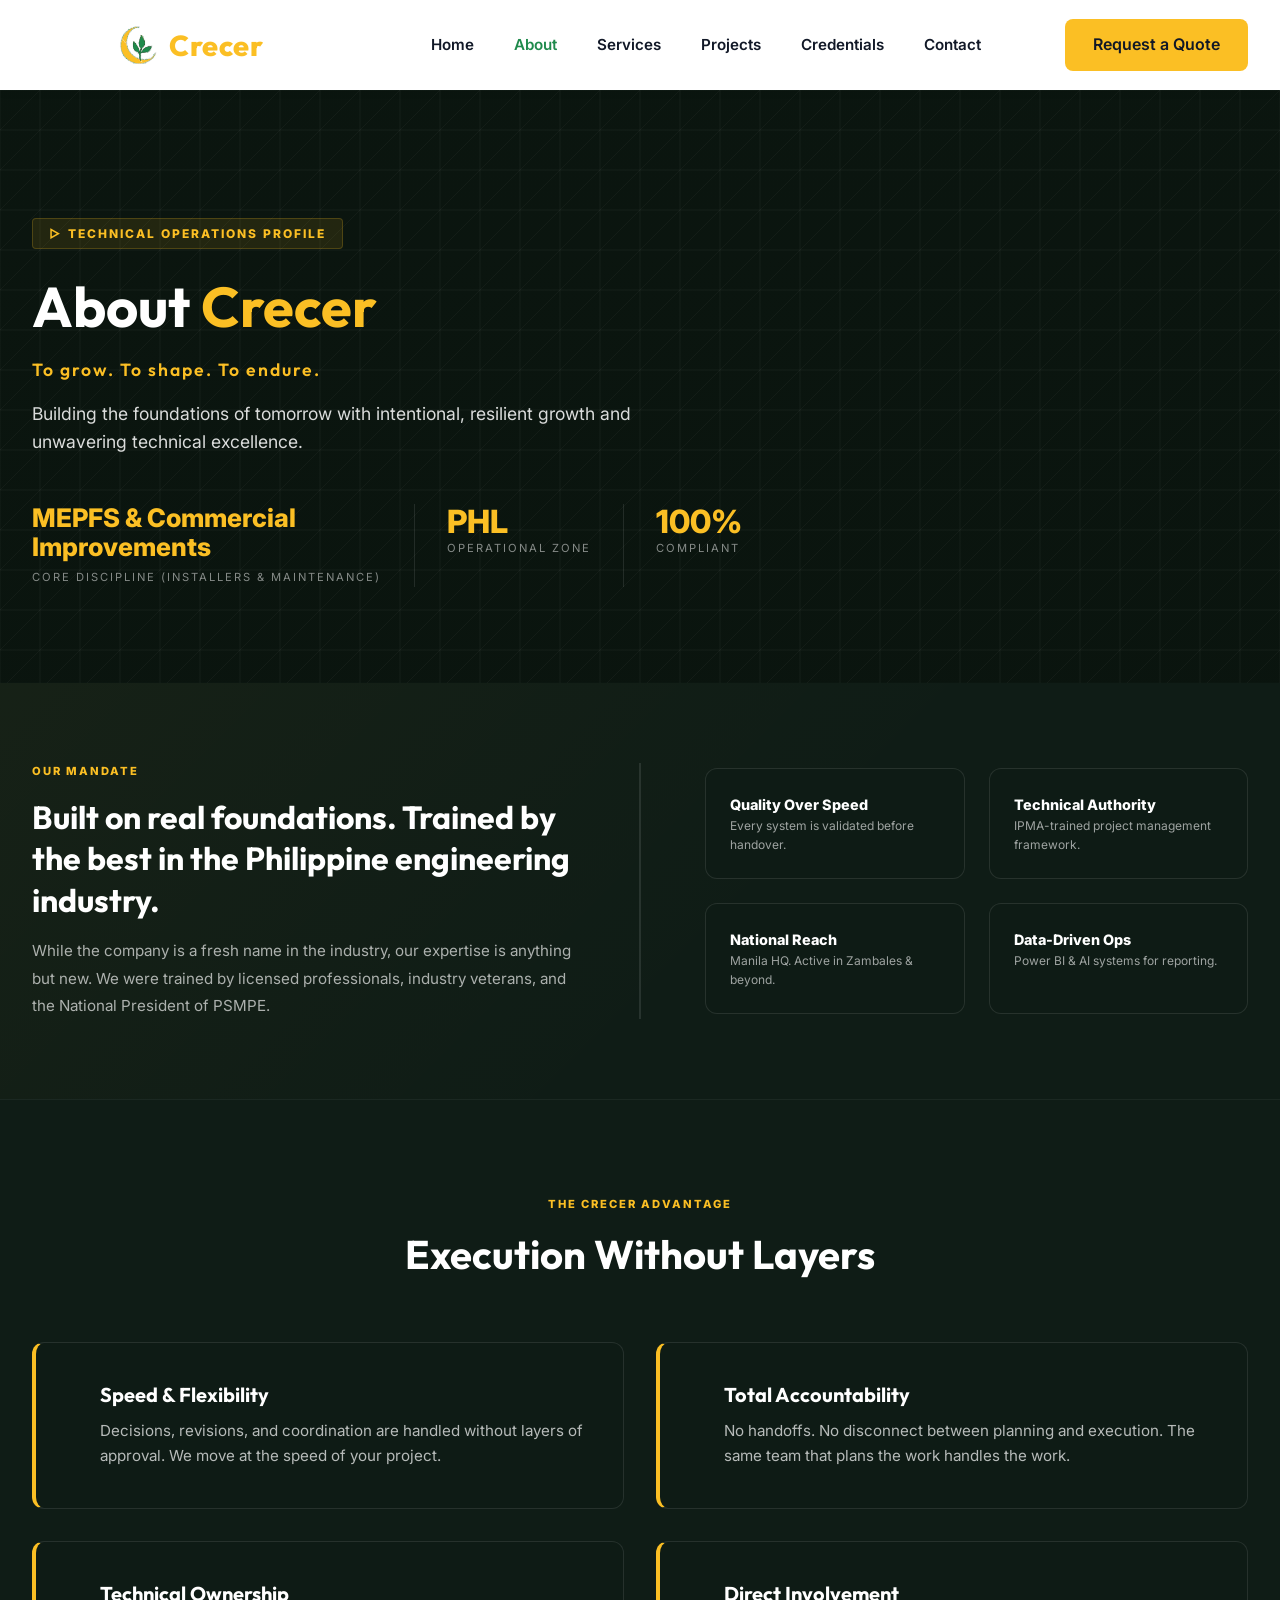
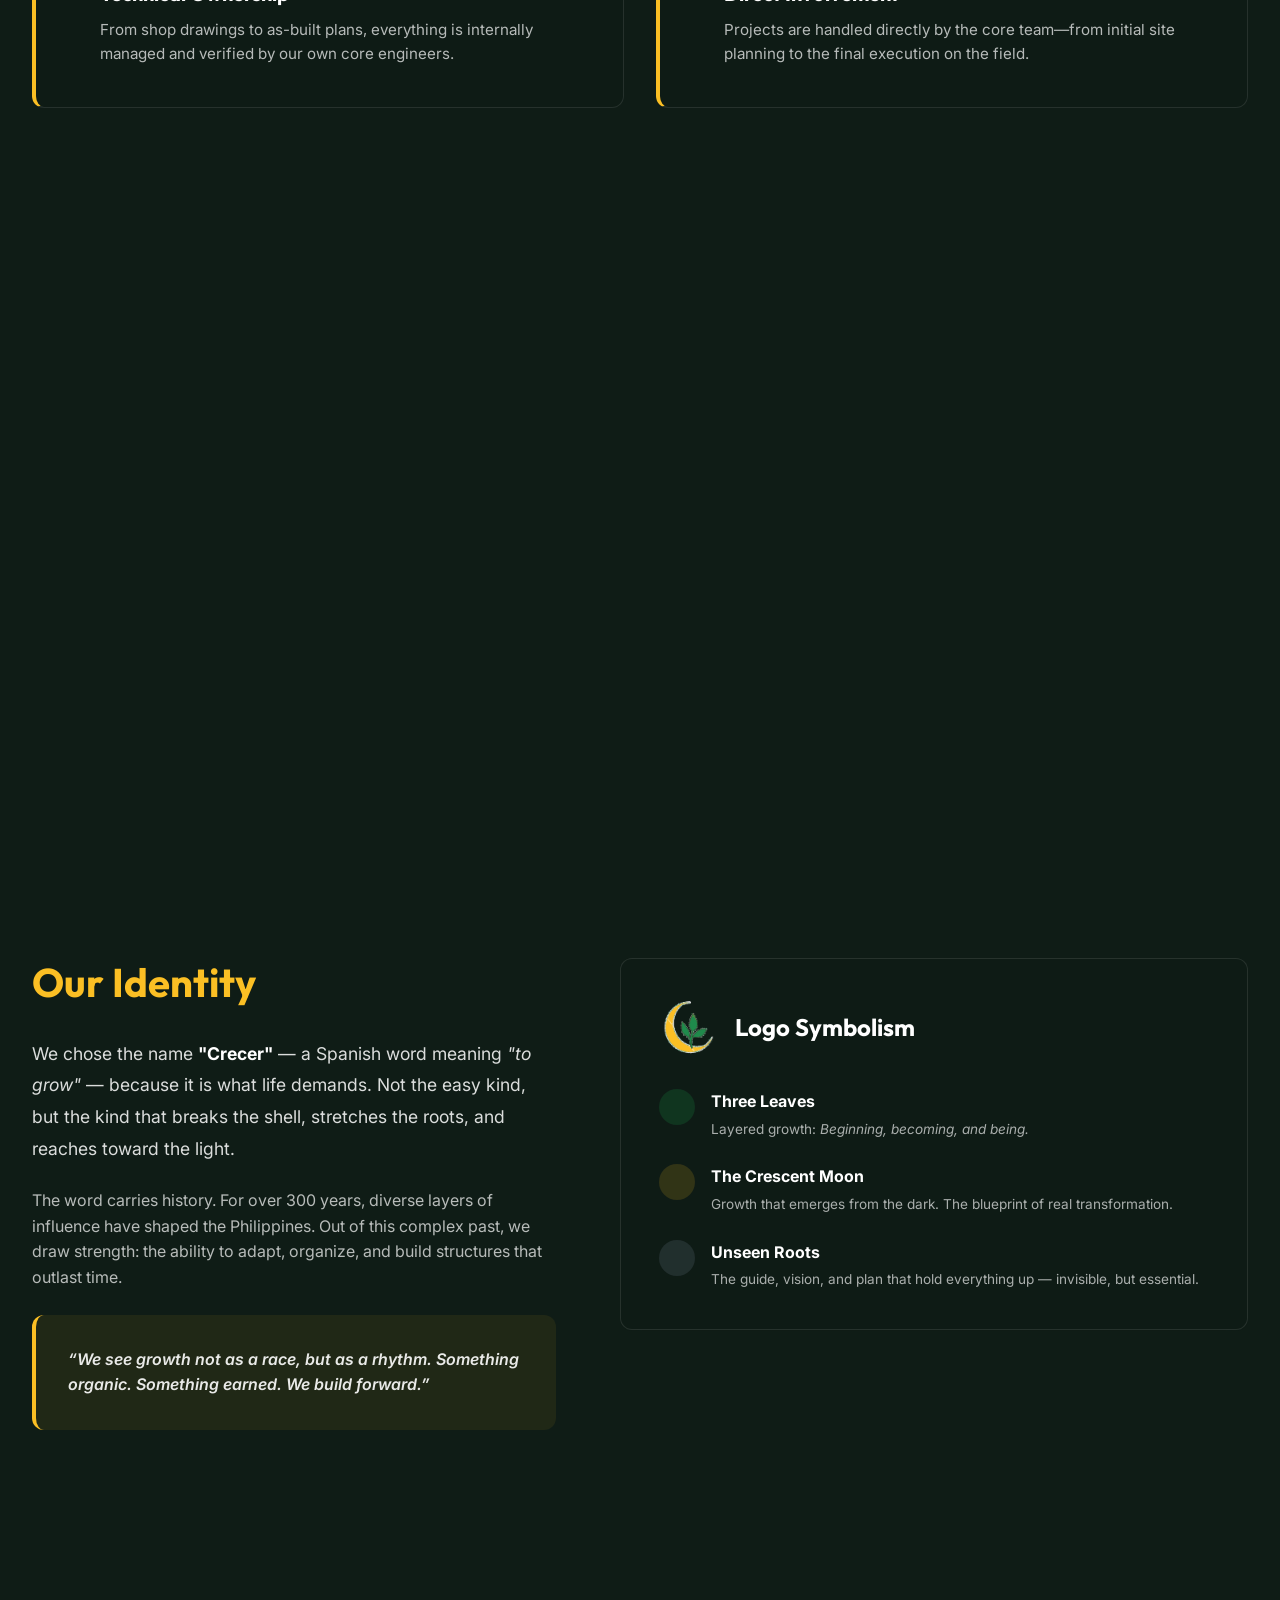
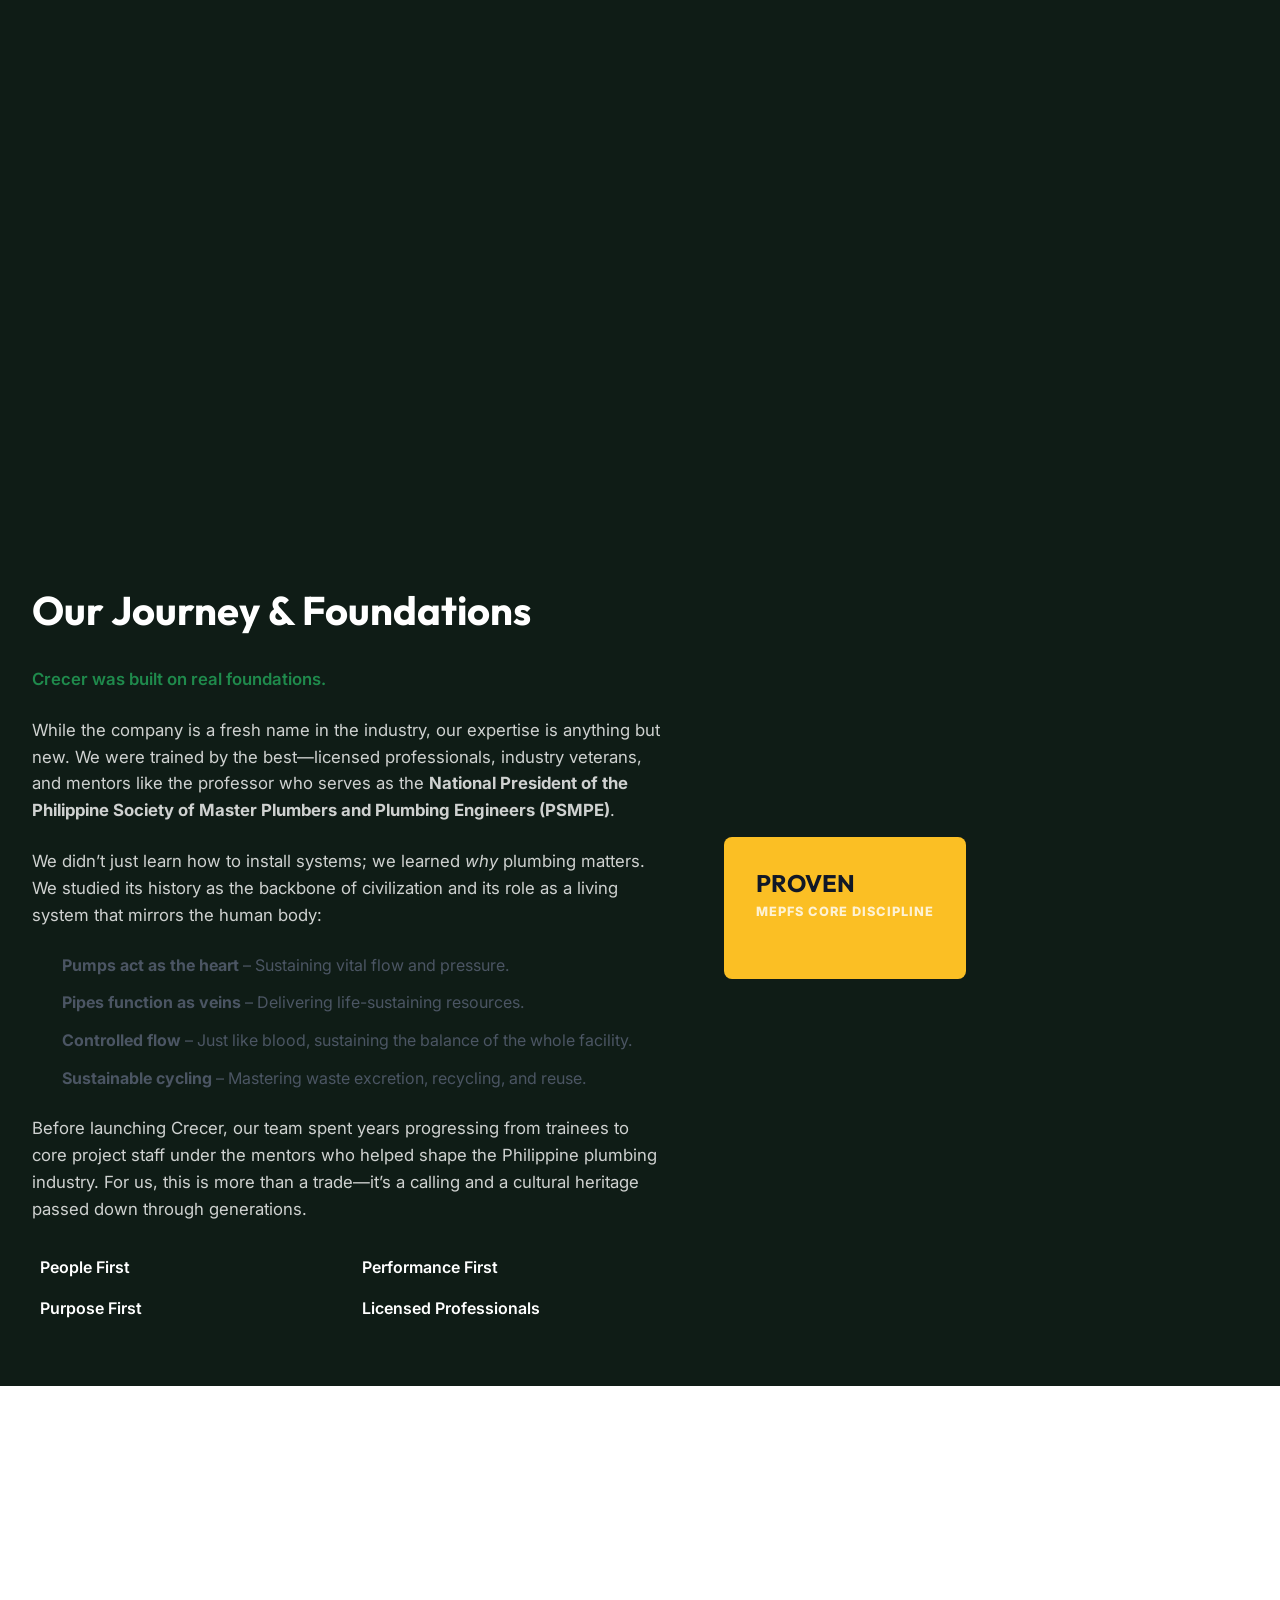
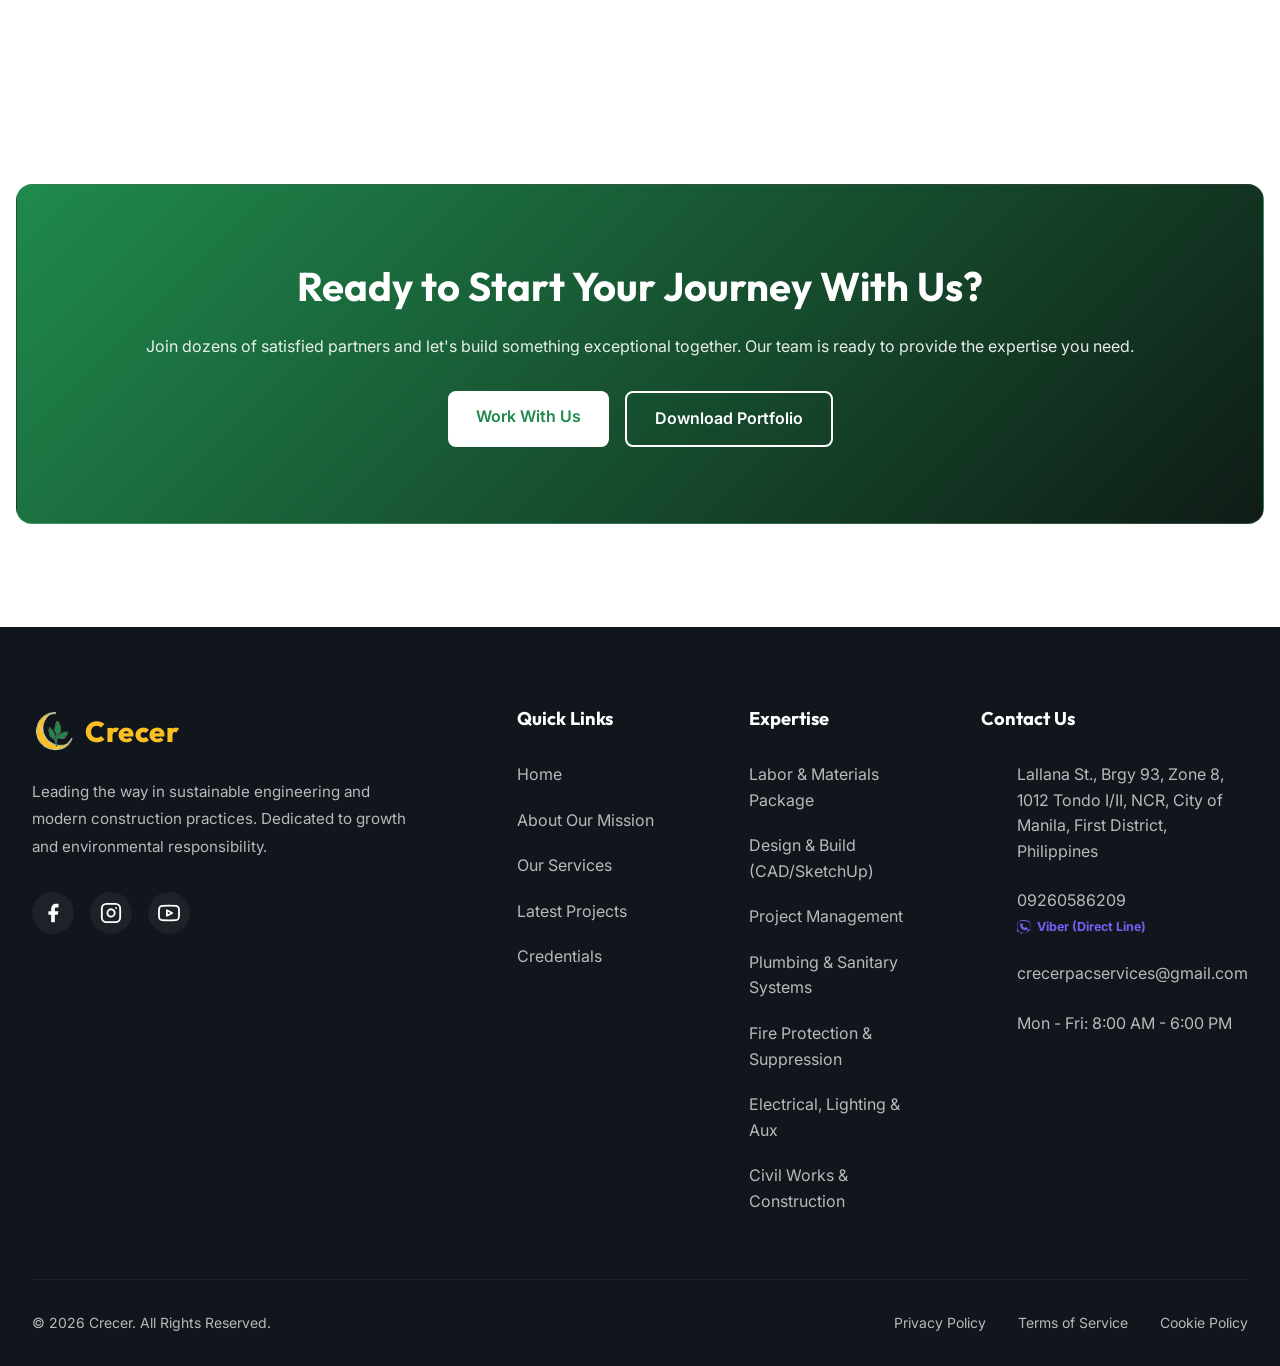
==== commit 7d69420e: "Keep org-chart desktop layout on all devices via horizontal scroll. Remove mobile stack breakpoints " ====
--- a/about.html
+++ b/about.html
@@ -80,7 +80,6 @@
       .exec-grid { grid-template-columns: 1fr; }
       .journey { padding: 4rem 0 3rem; }
       .founding-vision { padding: 3rem 0; }
-      .org-canvas { padding: 0 1rem; }
     }
     @media (max-width: 640px) {
       .about-hero-stat-divider { display: none; }
@@ -377,8 +376,25 @@
     /* ─── SECTION SHELL ─────────────────────────────── */
     .leadership { padding: 8rem 0 6rem; background: var(--clr-dark-green); position: relative; }
 
-    /* ─── CANVAS — all tiers & connectors sit here ─── */
+    /* ─── SCROLL SHELL — same desktop chart on every device ─── */
+    .org-scroll {
+      width: 100%;
+      overflow-x: auto;
+      overflow-y: hidden;
+      -webkit-overflow-scrolling: touch;
+      overscroll-behavior-x: contain;
+      scrollbar-color: rgba(34, 197, 94, 0.45) transparent;
+    }
+    .org-scroll::-webkit-scrollbar { height: 6px; }
+    .org-scroll::-webkit-scrollbar-thumb {
+      background: rgba(34, 197, 94, 0.4);
+      border-radius: 999px;
+    }
+
+    /* ─── CANVAS — fixed desktop composition (never stacks) ─── */
     .org-canvas {
+      width: 1240px;
+      min-width: 1240px;
       max-width: 1240px;
       margin: 0 auto;
       padding: 0 2rem;
@@ -630,20 +646,7 @@
       width: 100%;
     }
 
-    /* ─── MOBILE OVERRIDES ───────────────────────────── */
-    @media (max-width: 991px) {
-      .tier1-wrap { flex-direction: column; gap: 1rem; margin-top: 2rem; }
-      .tier1-dash { display: none; }
-      .tier1-advisory-lines { display: none; }
-      .tier1-side, .tier1-side.right-side { flex: unset; width: 100%; max-width: 340px; }
-      .tier1-center { flex: unset; width: 100%; max-width: 340px; }
-      .tier2-row, .tier4-row { grid-template-columns: 1fr; max-width: 340px; }
-      .tier3-row { grid-template-columns: 1fr 1fr; max-width: 680px; margin: 0 auto; }
-      .conn { display: none; }
-    }
-    @media (max-width: 576px) {
-      .tier3-row { grid-template-columns: 1fr; max-width: 340px; }
-    }
+    /* No stack breakpoints — layout stays identical; narrow screens pan .org-scroll */
   </style>
   <section class="leadership reveal">
     <div style="max-width:1240px;margin:0 auto;padding:0 2rem;box-sizing:border-box;">
@@ -664,6 +667,7 @@
       </div>
     </div>
 
+    <div class="org-scroll" tabindex="0" aria-label="Organizational structure chart. Scroll horizontally on smaller screens.">
     <div class="org-canvas">
 
       <!-- ══════════════════════════════════════════════
@@ -869,6 +873,7 @@
       </div><!-- /tier4-row -->
 
     </div><!-- /org-canvas -->
+    </div><!-- /org-scroll -->
   </section>
 
 
@@ -962,9 +967,8 @@
     const observer = new IntersectionObserver((entries) => { entries.forEach(e => { if (e.isIntersecting) e.target.classList.add('active'); }); }, { threshold: 0.1 });
     document.querySelectorAll('.reveal').forEach(el => observer.observe(el));
 
-    /* Org-chart connectors: measure cards and draw attached lines */
+    /* Org-chart connectors: same desktop layout on every viewport */
     (function () {
-      const MQ = window.matchMedia('(max-width: 991px)');
       const JUNCTION = 29;
 
       function centerPct(el, relativeTo) {
@@ -1081,6 +1085,18 @@
         addAdvDot(layer, R1.left, y1);
       }
 
+      /* Keep founder centered in the pan viewport on narrow screens */
+      function centerOrgScroll() {
+        const scroller = document.querySelector('.org-scroll');
+        const founder = document.querySelector('.tier1-center');
+        if (!scroller || !founder) return;
+        if (scroller.scrollWidth <= scroller.clientWidth + 2) return;
+        const sRect = scroller.getBoundingClientRect();
+        const fRect = founder.getBoundingClientRect();
+        const mid = fRect.left + fRect.width / 2 - sRect.left + scroller.scrollLeft;
+        scroller.scrollLeft = Math.max(0, mid - scroller.clientWidth / 2);
+      }
+
       function layoutOrgConnectors() {
         const canvas = document.querySelector('.org-canvas');
         if (!canvas) return;
@@ -1089,20 +1105,13 @@
         const conn12 = canvas.querySelector('[data-org-conn="1-2"]');
         const conn23 = canvas.querySelector('[data-org-conn="2-3"]');
         const conn34 = canvas.querySelector('[data-org-conn="3-4"]');
-        const advisoryLayer = wrap && wrap.querySelector('.tier1-advisory-lines');
-
-        if (MQ.matches) {
-          [conn12, conn23, conn34].forEach(function (c) { if (c) c.innerHTML = ''; });
-          if (advisoryLayer) advisoryLayer.innerHTML = '';
-          return;
-        }
 
         const founder = canvas.querySelector('.tier1-center .org-node');
         const tier2 = canvas.querySelectorAll('.tier2-row > .org-node');
         const tier3 = canvas.querySelectorAll('.tier3-row > .org-node');
         const tier4 = canvas.querySelectorAll('.tier4-row > .org-node');
 
-        if (!founder || !tier2.length) return;
+        if (!founder || !tier2.length || !conn12) return;
 
         if (wrap) layoutAdvisoryLines(wrap);
 
@@ -1118,6 +1127,7 @@
         drawFork(conn12, from1, to2, gapUp);
         drawFork(conn23, from2, to3, 0);
         drawFork(conn34, from3, to4, 0);
+        centerOrgScroll();
       }
 
       let resizeTimer;
@@ -1135,11 +1145,6 @@
       if (document.fonts && document.fonts.ready) {
         document.fonts.ready.then(layoutOrgConnectors);
       }
-      if (typeof MQ.addEventListener === 'function') {
-        MQ.addEventListener('change', layoutOrgConnectors);
-      } else if (typeof MQ.addListener === 'function') {
-        MQ.addListener(layoutOrgConnectors);
-      }
     })();
   </script>
 </body>
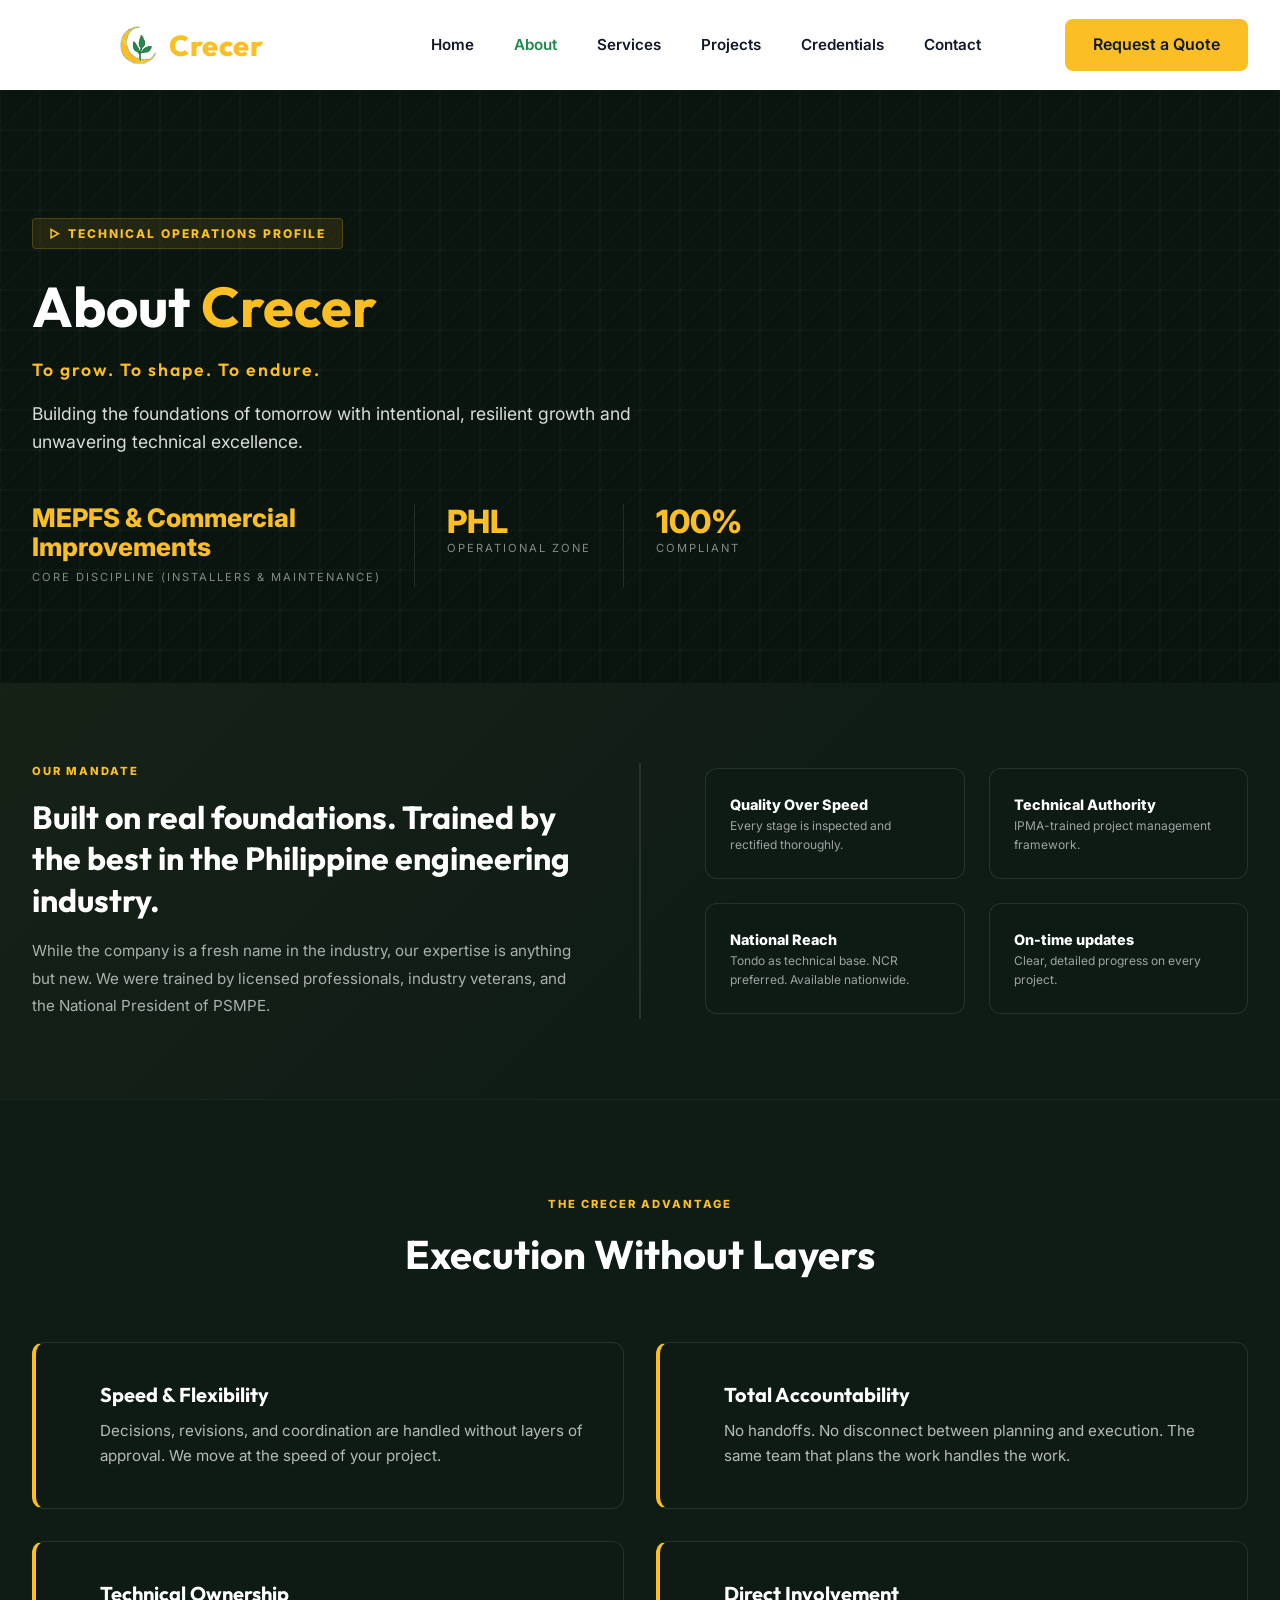
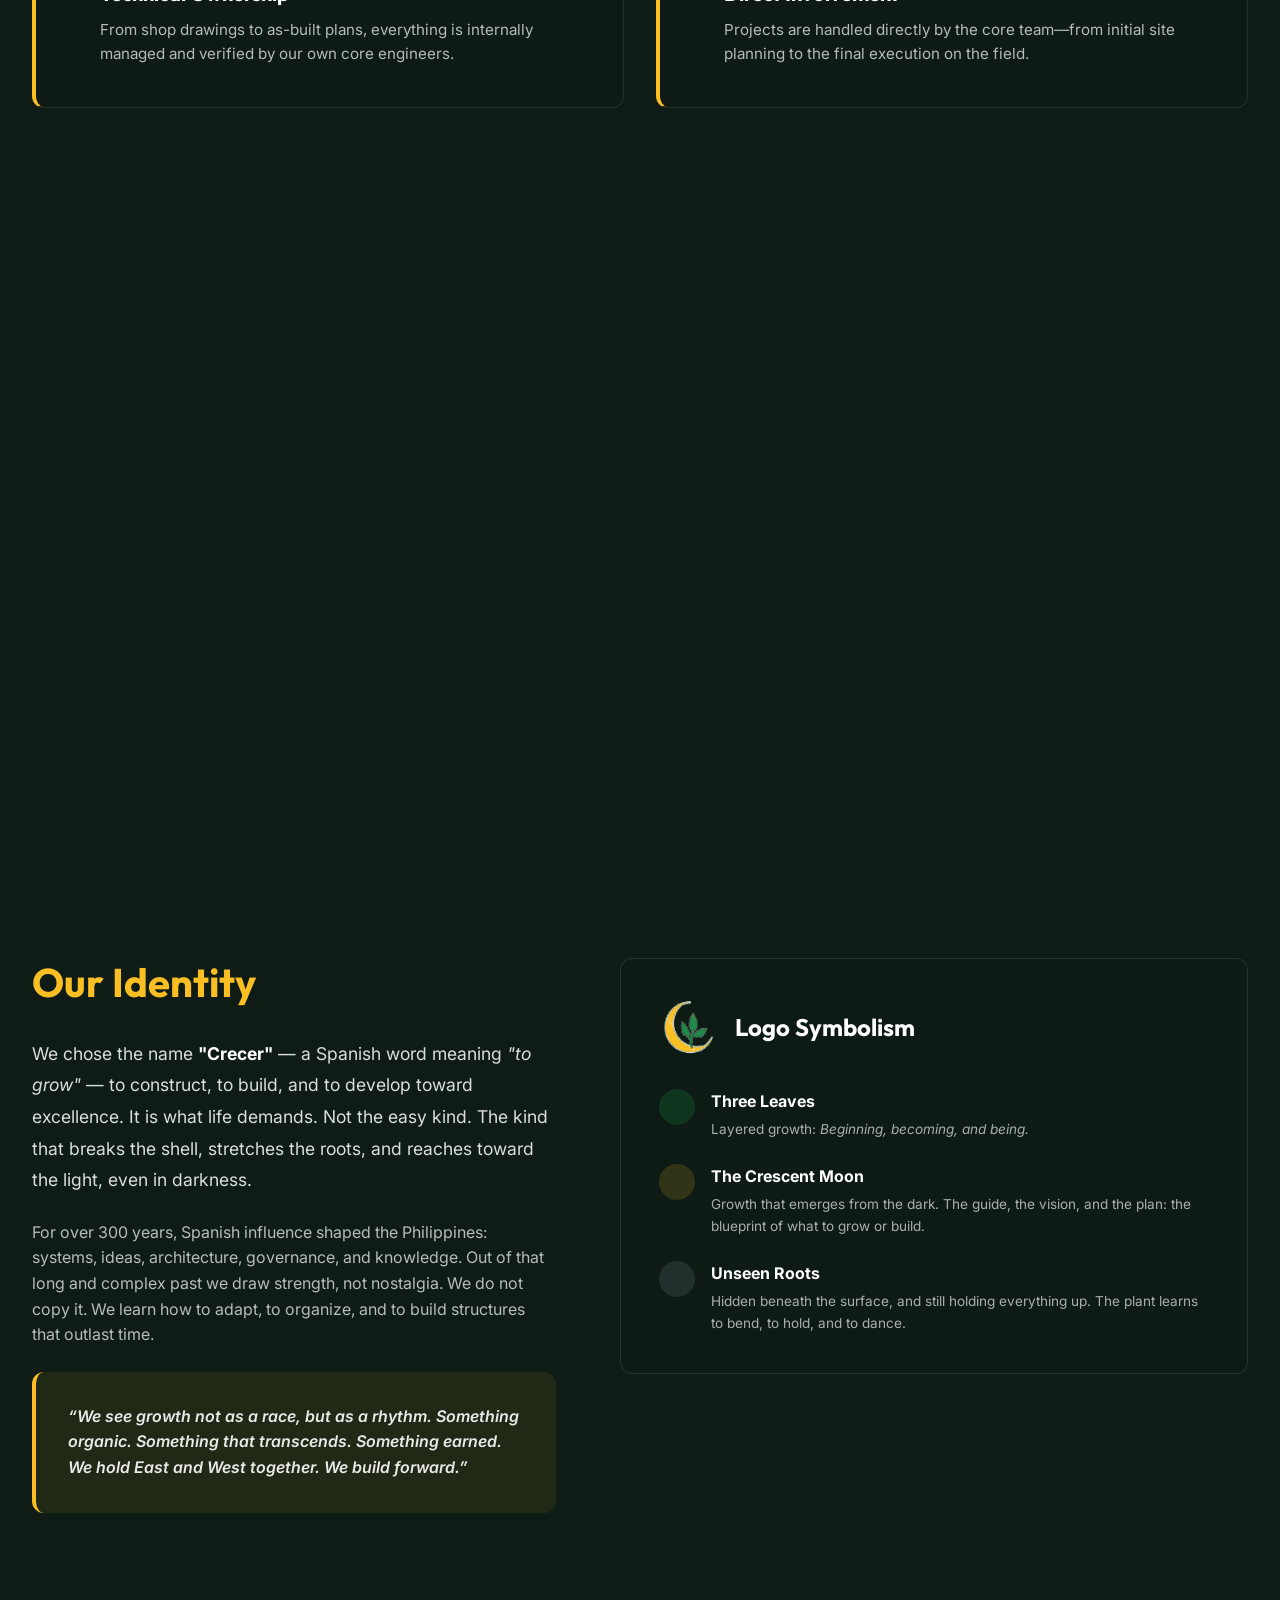
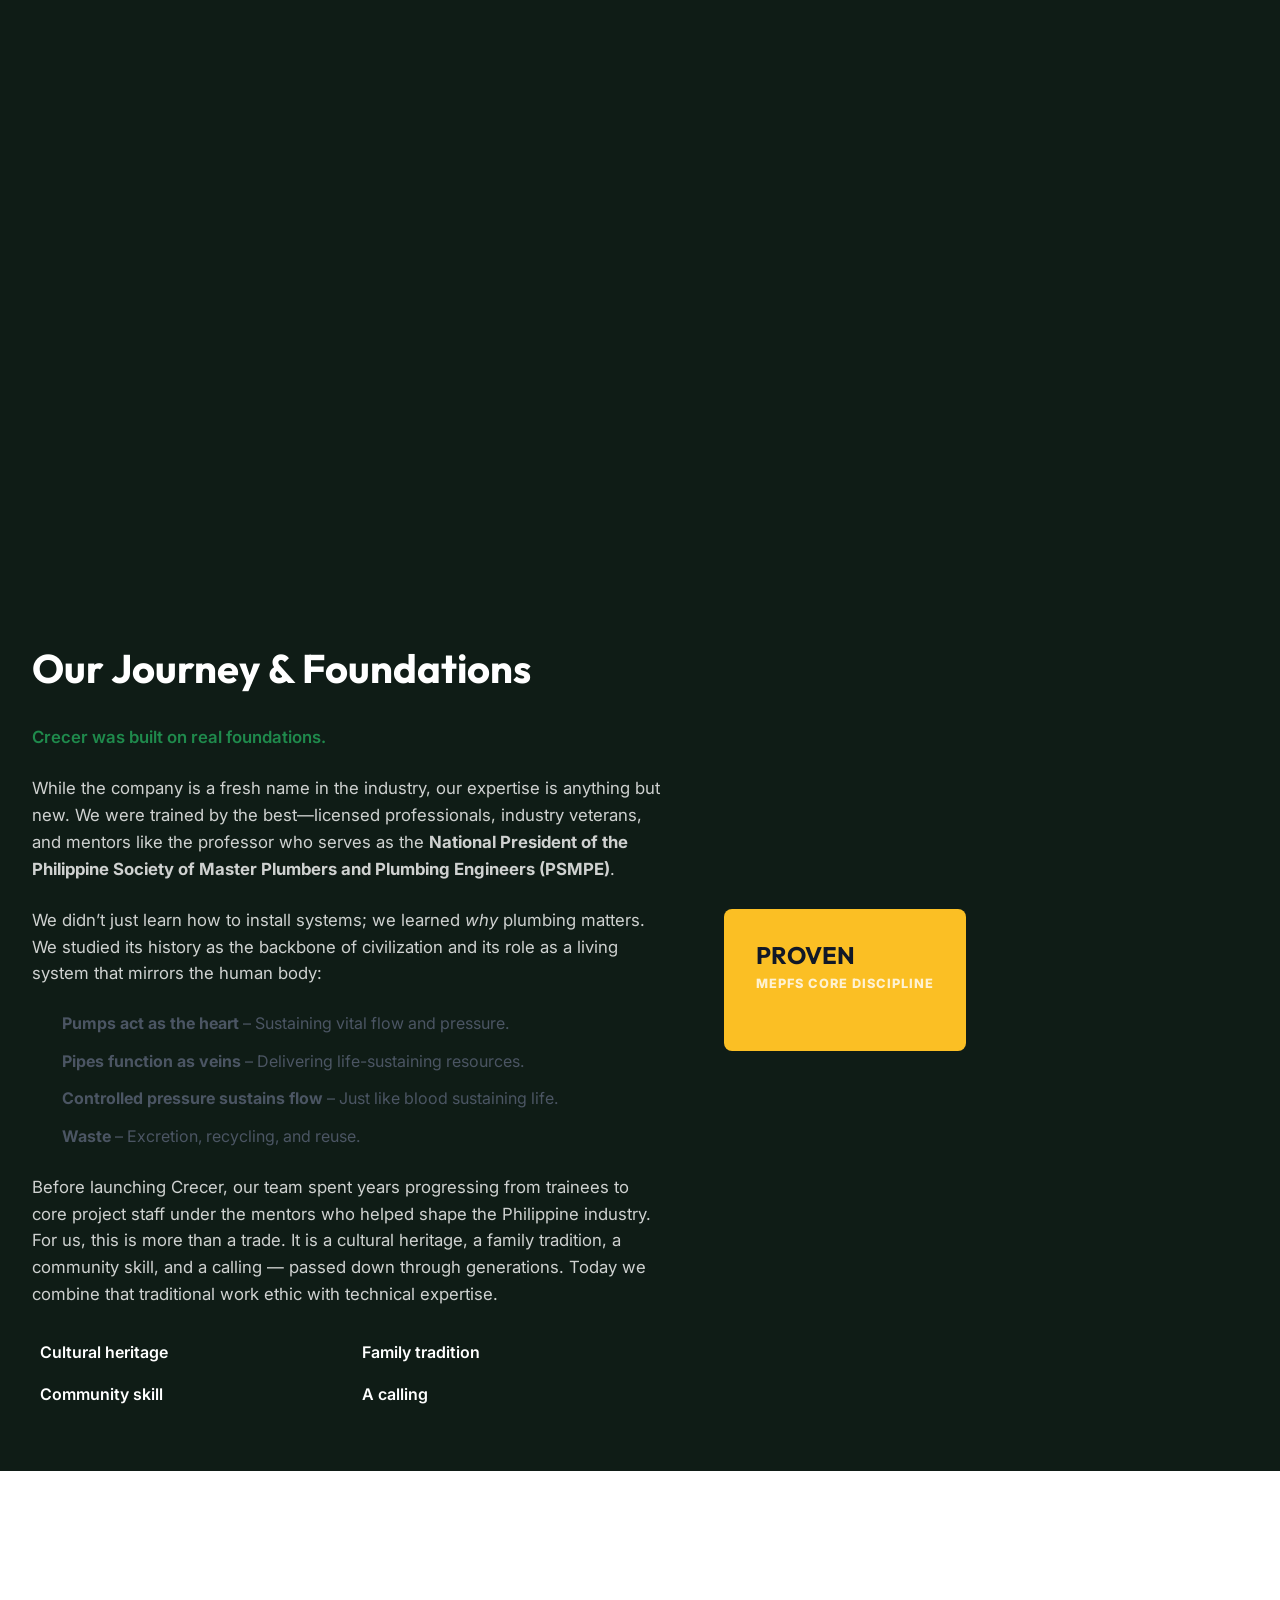
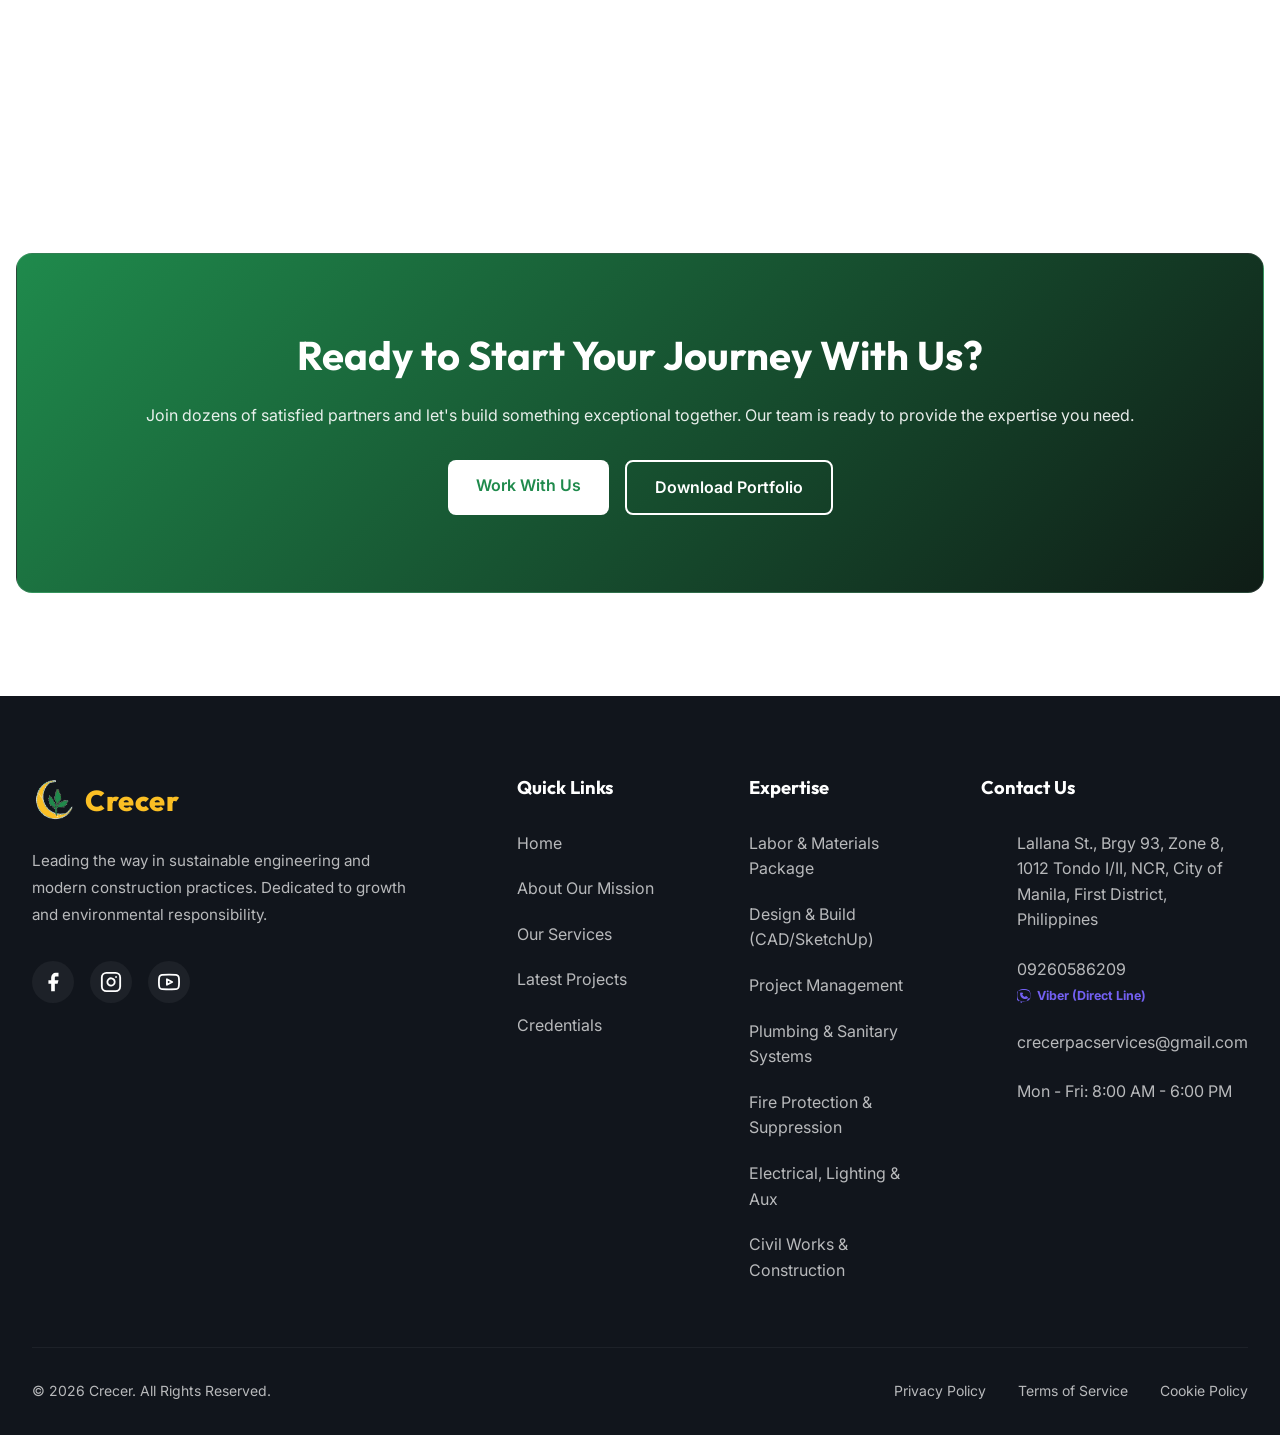
==== commit e4bd84d2: "Ground the public copy in the founder’s composition and clear unpublished figures. - Rewrite the hom" ====
--- a/about.html
+++ b/about.html
@@ -156,7 +156,7 @@
           <div class="glass-card" style="padding: 1.5rem;">
             <i data-lucide="shield" style="color: var(--clr-yellow); margin-bottom: 0.75rem;"></i>
             <p style="font-weight: 800; color: white; font-size: 0.9rem;">Quality Over Speed</p>
-            <p style="font-size: 0.75rem; color: rgba(255,255,255,0.6);">Every system is validated before handover.</p>
+            <p style="font-size: 0.75rem; color: rgba(255,255,255,0.6);">Every stage is inspected and rectified thoroughly.</p>
           </div>
           <div class="glass-card" style="padding: 1.5rem;">
             <i data-lucide="book-open" style="color: var(--clr-yellow); margin-bottom: 0.75rem;"></i>
@@ -166,12 +166,12 @@
           <div class="glass-card" style="padding: 1.5rem;">
             <i data-lucide="map" style="color: var(--clr-yellow); margin-bottom: 0.75rem;"></i>
             <p style="font-weight: 800; color: white; font-size: 0.9rem;">National Reach</p>
-            <p style="font-size: 0.75rem; color: rgba(255,255,255,0.6);">Manila HQ. Active in Zambales & beyond.</p>
+            <p style="font-size: 0.75rem; color: rgba(255,255,255,0.6);">Tondo as technical base. NCR preferred. Available nationwide.</p>
           </div>
           <div class="glass-card" style="padding: 1.5rem;">
-            <i data-lucide="cpu" style="color: var(--clr-yellow); margin-bottom: 0.75rem;"></i>
-            <p style="font-weight: 800; color: white; font-size: 0.9rem;">Data-Driven Ops</p>
-            <p style="font-size: 0.75rem; color: rgba(255,255,255,0.6);">Power BI & AI systems for reporting.</p>
+            <i data-lucide="clipboard-list" style="color: var(--clr-yellow); margin-bottom: 0.75rem;"></i>
+            <p style="font-weight: 800; color: white; font-size: 0.9rem;">On-time updates</p>
+            <p style="font-size: 0.75rem; color: rgba(255,255,255,0.6);">Clear, detailed progress on every project.</p>
           </div>
         </div>
       </div>
@@ -278,10 +278,10 @@
       <div class="identity-grid">
         <div>
           <h2 style="font-size: 2.5rem; color: var(--clr-yellow); margin-bottom: 2rem;">Our Identity</h2>
-          <p style="font-size: 1.1rem; line-height: 1.8; margin-bottom: 1.5rem; color: rgba(255,255,255,0.85);">We chose the name <strong style="color: white;">"Crecer"</strong> — a Spanish word meaning <em>"to grow"</em> — because it is what life demands. Not the easy kind, but the kind that breaks the shell, stretches the roots, and reaches toward the light.</p>
-          <p style="margin-bottom: 1.5rem; color: rgba(255,255,255,0.7);">The word carries history. For over 300 years, diverse layers of influence have shaped the Philippines. Out of this complex past, we draw strength: the ability to adapt, organize, and build structures that outlast time.</p>
+          <p style="font-size: 1.1rem; line-height: 1.8; margin-bottom: 1.5rem; color: rgba(255,255,255,0.85);">We chose the name <strong style="color: white;">"Crecer"</strong> — a Spanish word meaning <em>"to grow"</em> — to construct, to build, and to develop toward excellence. It is what life demands. Not the easy kind. The kind that breaks the shell, stretches the roots, and reaches toward the light, even in darkness.</p>
+          <p style="margin-bottom: 1.5rem; color: rgba(255,255,255,0.7);">For over 300 years, Spanish influence shaped the Philippines: systems, ideas, architecture, governance, and knowledge. Out of that long and complex past we draw strength, not nostalgia. We do not copy it. We learn how to adapt, to organize, and to build structures that outlast time.</p>
           <div style="background: rgba(251,191,36,0.07); padding: 2rem; border-radius: 12px; border-left: 4px solid var(--clr-yellow);">
-            <p style="font-style: italic; font-weight: 600; color: rgba(255,255,255,0.9);">&ldquo;We see growth not as a race, but as a rhythm. Something organic. Something earned. We build forward.&rdquo;</p>
+            <p style="font-style: italic; font-weight: 600; color: rgba(255,255,255,0.9);">&ldquo;We see growth not as a race, but as a rhythm. Something organic. Something that transcends. Something earned. We hold East and West together. We build forward.&rdquo;</p>
           </div>
         </div>
         <div class="glass-card">
@@ -301,14 +301,14 @@
               <div style="background: rgba(251,191,36,0.15); width: 36px; height: 36px; border-radius: 50%; display: flex; align-items: center; justify-content: center; flex-shrink: 0;"><i data-lucide="moon" style="width: 16px; color: var(--clr-yellow);"></i></div>
               <div>
                 <strong style="display: block; margin-bottom: 0.25rem; color: white;">The Crescent Moon</strong>
-                <p style="font-size: 0.85rem; color: rgba(255,255,255,0.65);">Growth that emerges from the dark. The blueprint of real transformation.</p>
+                <p style="font-size: 0.85rem; color: rgba(255,255,255,0.65);">Growth that emerges from the dark. The guide, the vision, and the plan: the blueprint of what to grow or build.</p>
               </div>
             </li>
             <li style="display: flex; gap: 1rem;">
               <div style="background: rgba(148,163,184,0.15); width: 36px; height: 36px; border-radius: 50%; display: flex; align-items: center; justify-content: center; flex-shrink: 0;"><i data-lucide="anchor" style="width: 16px; color: rgba(255,255,255,0.5);"></i></div>
               <div>
                 <strong style="display: block; margin-bottom: 0.25rem; color: white;">Unseen Roots</strong>
-                <p style="font-size: 0.85rem; color: rgba(255,255,255,0.65);">The guide, vision, and plan that hold everything up — invisible, but essential.</p>
+                <p style="font-size: 0.85rem; color: rgba(255,255,255,0.65);">Hidden beneath the surface, and still holding everything up. The plant learns to bend, to hold, and to dance.</p>
               </div>
             </li>
           </ul>
@@ -323,17 +323,17 @@
         <div class="value-card glass-card reveal">
           <div class="value-icon"><i data-lucide="target"></i></div>
           <h3>Our Mission</h3>
-          <p>To deliver high-quality engineering solutions that empower communities and foster sustainable infrastructure development across the region.</p>
+          <p>To grow is to nourish. To build is to believe and take the necessary action.</p>
         </div>
         <div class="value-card glass-card reveal">
           <div class="value-icon"><i data-lucide="eye"></i></div>
           <h3>Our Vision</h3>
-          <p>To be the most trusted construction partner recognized for innovation, integrity, and building a better, greener tomorrow.</p>
+          <p>Systems that are resilient, sustaining, and influential in the spaces we touch. Spaces that endure. Spaces that grow with life.</p>
         </div>
         <div class="value-card glass-card reveal">
           <div class="value-icon"><i data-lucide="shield-check"></i></div>
           <h3>Our Values</h3>
-          <p>Safety as a priority, excellence in execution, absolute integrity, and a focus on sustainable progress in every project.</p>
+          <p>Quietly. Intentionally. With care. A rhythm, not a race. Tradition recognized, not worshipped.</p>
         </div>
       </div>
     </div>
@@ -351,16 +351,16 @@
         <ul style="list-style: none; padding-left: 0; margin: 1.5rem 0;">
           <li style="margin-bottom: 0.75rem; display: flex; align-items: flex-start; gap: 0.75rem;"><i data-lucide="heart" style="color: #ef4444; width: 18px; margin-top: 3px;"></i> <span><strong>Pumps act as the heart</strong> – Sustaining vital flow and pressure.</span></li>
           <li style="margin-bottom: 0.75rem; display: flex; align-items: flex-start; gap: 0.75rem;"><i data-lucide="activity" style="color: var(--clr-green); width: 18px; margin-top: 3px;"></i> <span><strong>Pipes function as veins</strong> – Delivering life-sustaining resources.</span></li>
-          <li style="margin-bottom: 0.75rem; display: flex; align-items: flex-start; gap: 0.75rem;"><i data-lucide="droplet" style="color: #3b82f6; width: 18px; margin-top: 3px;"></i> <span><strong>Controlled flow</strong> – Just like blood, sustaining the balance of the whole facility.</span></li>
-          <li style="margin-bottom: 0.75rem; display: flex; align-items: flex-start; gap: 0.75rem;"><i data-lucide="recycle" style="color: var(--clr-green); width: 18px; margin-top: 3px;"></i> <span><strong>Sustainable cycling</strong> – Mastering waste excretion, recycling, and reuse.</span></li>
+          <li style="margin-bottom: 0.75rem; display: flex; align-items: flex-start; gap: 0.75rem;"><i data-lucide="droplet" style="color: #3b82f6; width: 18px; margin-top: 3px;"></i> <span><strong>Controlled pressure sustains flow</strong> – Just like blood sustaining life.</span></li>
+          <li style="margin-bottom: 0.75rem; display: flex; align-items: flex-start; gap: 0.75rem;"><i data-lucide="recycle" style="color: var(--clr-green); width: 18px; margin-top: 3px;"></i> <span><strong>Waste</strong> – Excretion, recycling, and reuse.</span></li>
         </ul>
-        <p>Before launching Crecer, our team spent years progressing from trainees to core project staff under the mentors who helped shape the Philippine plumbing industry. For us, this is more than a trade—it’s a calling and a cultural heritage passed down through generations.</p>
+        <p>Before launching Crecer, our team spent years progressing from trainees to core project staff under the mentors who helped shape the Philippine industry. For us, this is more than a trade. It is a cultural heritage, a family tradition, a community skill, and a calling — passed down through generations. Today we combine that traditional work ethic with technical expertise.</p>
         
         <div class="check-list" style="margin-top: 2rem;">
-          <div class="check-item"><i data-lucide="users"></i> People First</div>
-          <div class="check-item"><i data-lucide="zap"></i> Performance First</div>
-          <div class="check-item"><i data-lucide="target"></i> Purpose First</div>
-          <div class="check-item"><i data-lucide="award"></i> Licensed Professionals</div>
+          <div class="check-item"><i data-lucide="users"></i> Cultural heritage</div>
+          <div class="check-item"><i data-lucide="zap"></i> Family tradition</div>
+          <div class="check-item"><i data-lucide="target"></i> Community skill</div>
+          <div class="check-item"><i data-lucide="award"></i> A calling</div>
         </div>
       </div>
       <div class="journey-img">
@@ -727,11 +727,11 @@
             <span class="org-badge">Right Arm</span>
             <div class="org-icon"><i data-lucide="bar-chart-2" size="22"></i></div>
             <h4>Data &amp; Systems Analyst</h4>
-            <p>Power BI dashboards, data tracking, AI systems, and web infrastructure management.</p>
+            <p>On-time progress reporting and project tracking.</p>
             <div class="org-tags">
-              <span class="org-tag">Power BI</span>
-              <span class="org-tag">Web Dev</span>
-              <span class="org-tag">Systems</span>
+              <span class="org-tag">Progress</span>
+              <span class="org-tag">Reporting</span>
+              <span class="org-tag">Tracking</span>
             </div>
           </div>
         </div>
